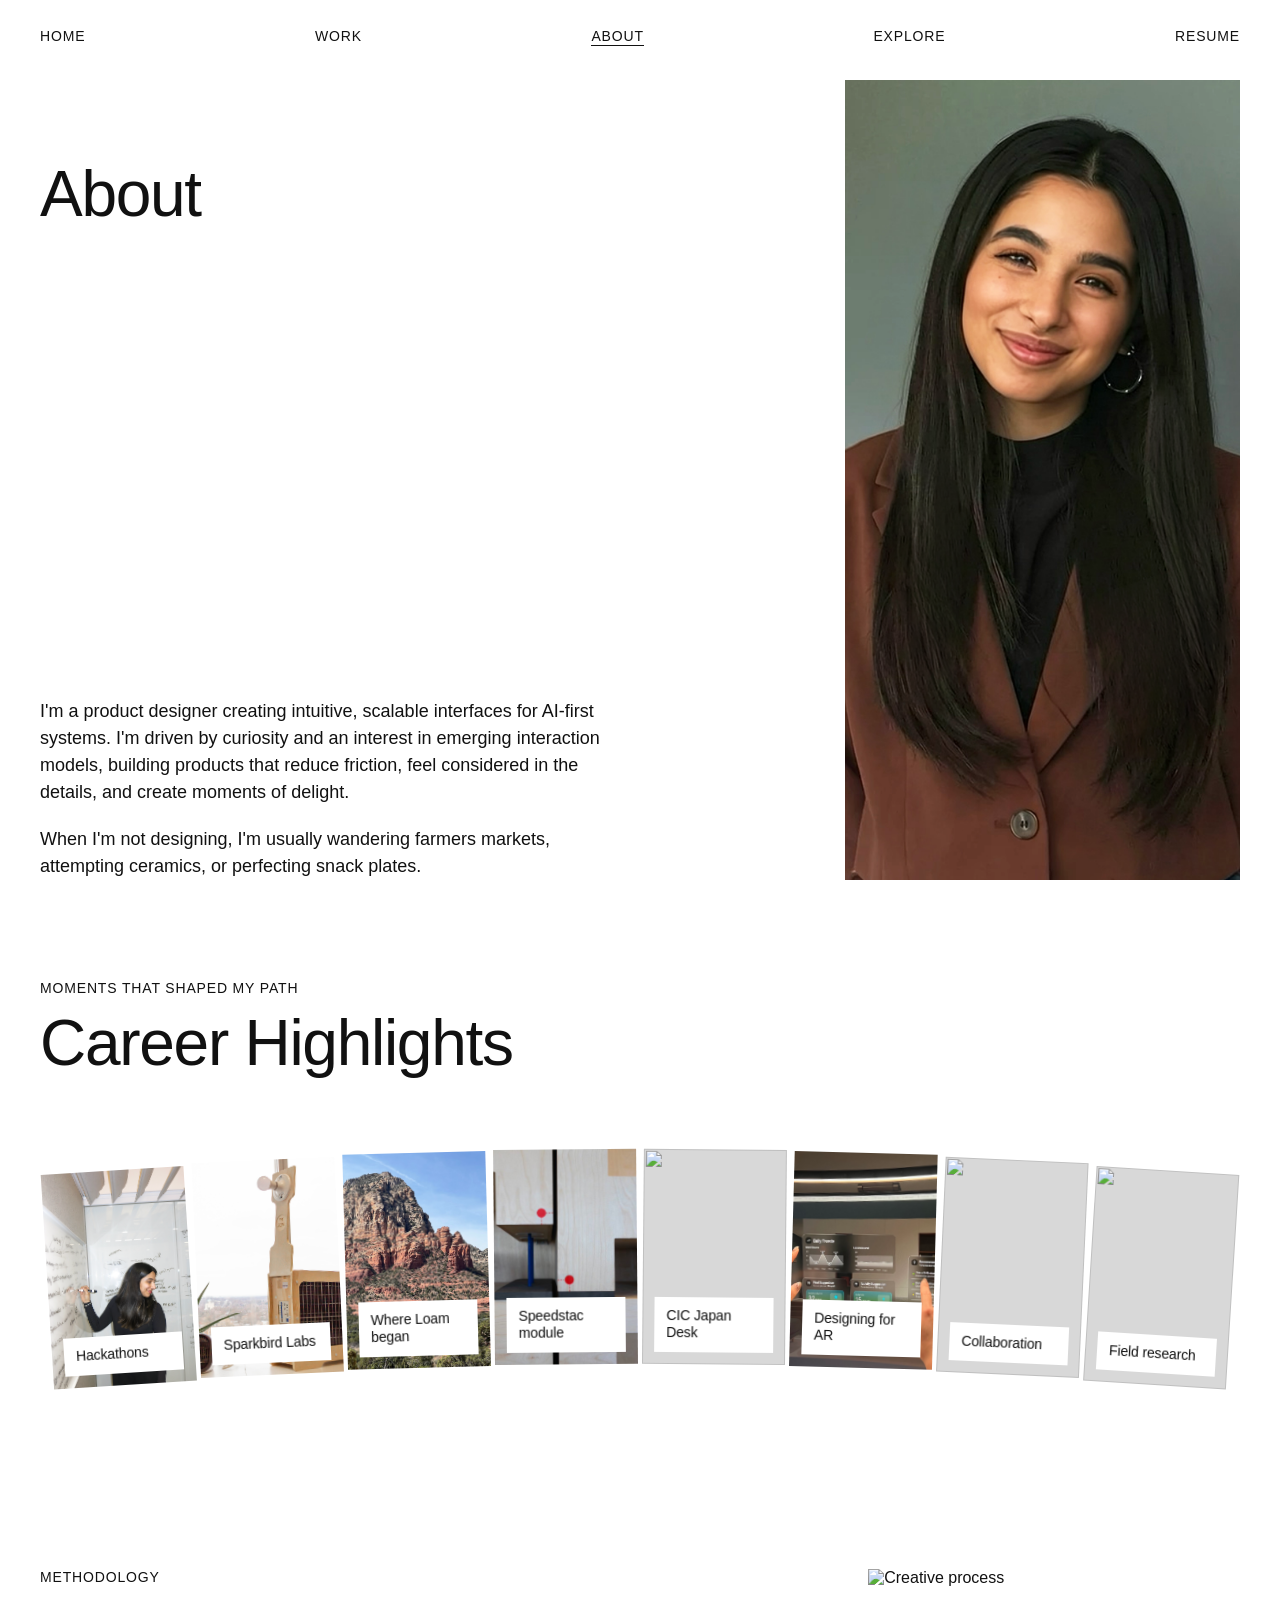
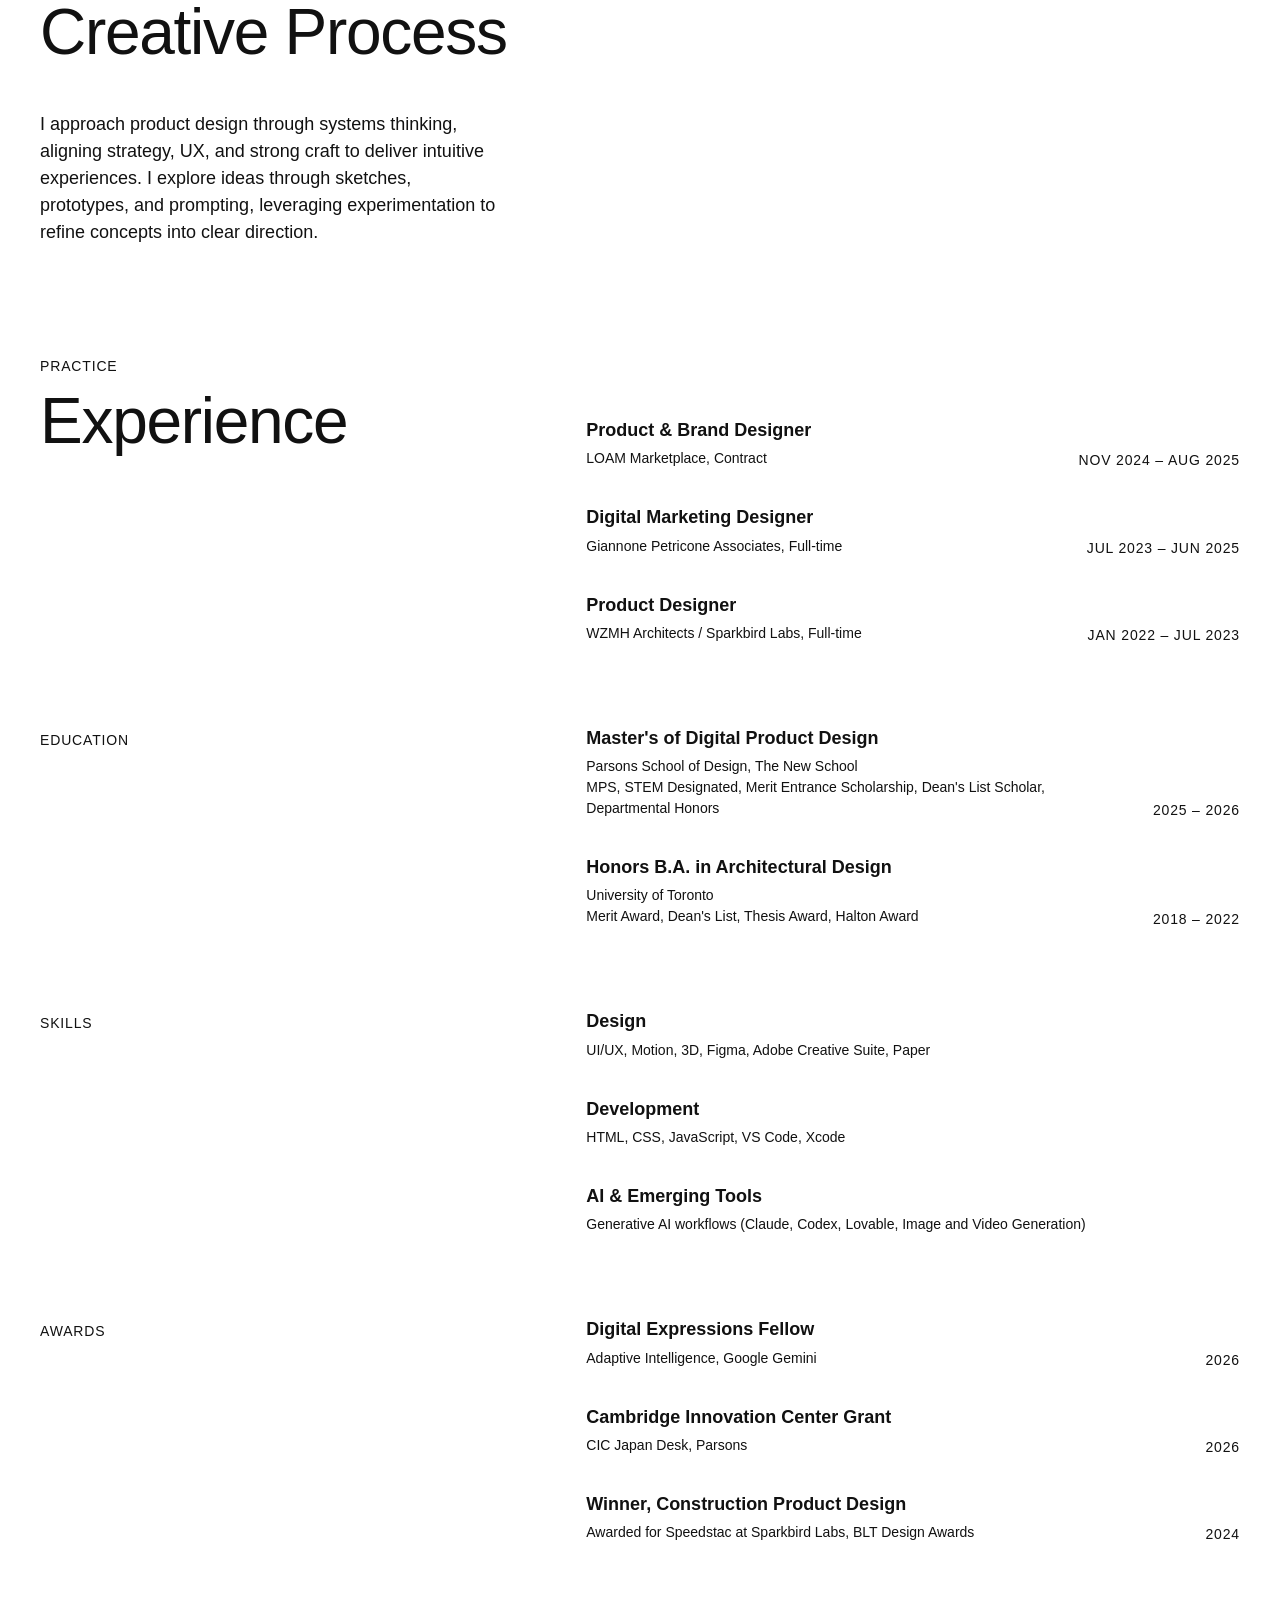
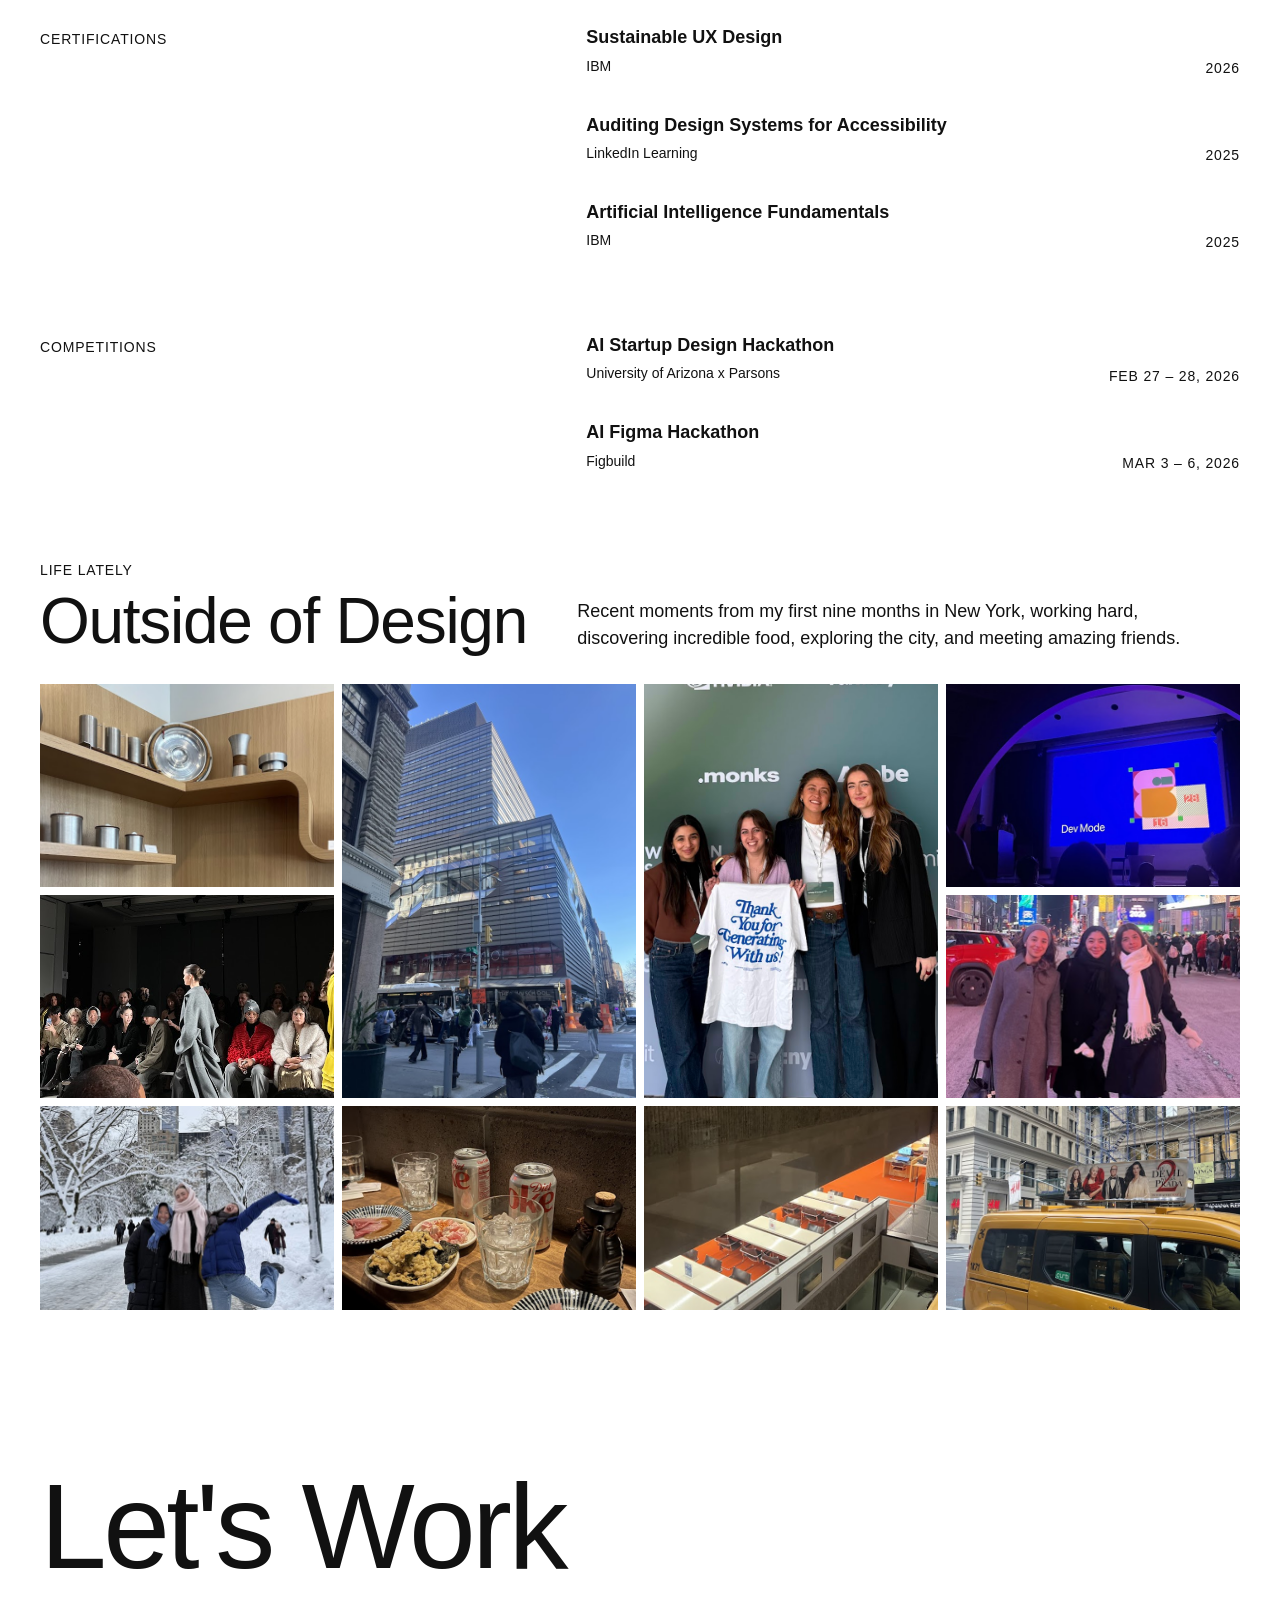
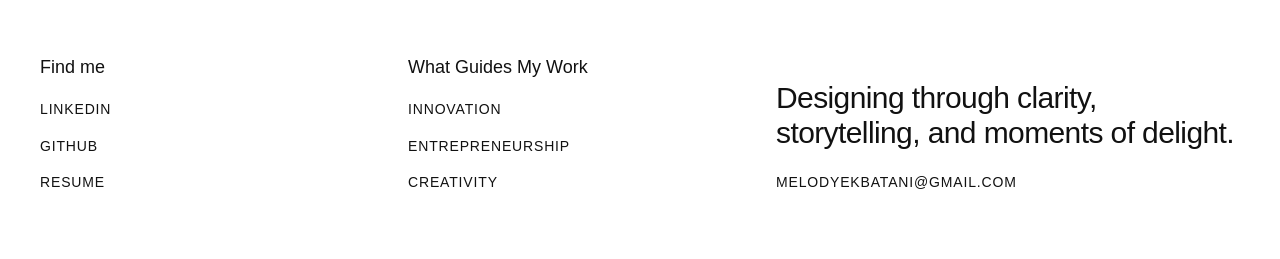
==== about/index.html @ 45a97646 "Update resume PDF and rename to Melody Ekbatani.pdf Co-Authored-By: Claude Opus 4.8 (1M context) <no" ====
<!DOCTYPE html>
<html lang="en">
<head>
  <meta charset="UTF-8">
  <meta name="viewport" content="width=device-width, initial-scale=1.0">
  <title>About | Melody Ekbatani</title>
  <link rel="icon" type="image/svg+xml" href="/favicon.svg?v=3">
  <link rel="icon" type="image/png" sizes="32x32" href="/favicon-32x32.png?v=3">
  <link rel="icon" type="image/png" sizes="16x16" href="/favicon-16x16.png?v=3">
  <link rel="apple-touch-icon" href="/apple-touch-icon.png?v=3">
  <meta name="theme-color" content="#ffffff">
  <meta name="description" content="Designer with a background in architecture and innovation, interested in emerging interaction models and AI systems.">
  <meta property="og:type" content="website">
  <meta property="og:site_name" content="Melody Ekbatani">
  <meta property="og:title" content="About — Melody Ekbatani">
  <meta property="og:description" content="Designer with a background in architecture and innovation, interested in emerging interaction models and AI systems.">
  <meta property="og:image" content="https://melodyekbatani.com/share-card.png?v=3">
  <meta property="og:url" content="https://melodyekbatani.com/about/">
  <meta name="twitter:card" content="summary_large_image">
  <meta name="twitter:title" content="About — Melody Ekbatani">
  <meta name="twitter:description" content="Designer with a background in architecture and innovation, interested in emerging interaction models and AI systems.">
  <meta name="twitter:image" content="https://melodyekbatani.com/share-card.png?v=3">
  <link rel="stylesheet" href="../style.css?v=70">
  <script src="https://unpkg.com/@phosphor-icons/web@2.1.1/src/index.js"></script>
  <style>

    /* About is a normal scrolling document — page transitions are owned by
       the cross-document View Transitions API in style.css. */
    .about-panel {
      background: #ffffff;
      padding-top: var(--nav-h);
    }

    /* ─── Shell ──────────────────────────────────────────────── */

    .about-inner {
      padding: 0;
    }

    /* Orphan/widow control across all about-page typography */
    .about-hero-title,
    .about-highlights-heading,
    .about-approach-heading,
    .about-section-heading {
      text-wrap: balance;
    }
    .about-hero-bio p,
    .about-approach-copy,
    .about-item-sub,
    .about-award-detail,
    .life-caption,
    .life-footer-desc,
    .highlight-card-tag-label,
    .highlight-card-tag-desc > span {
      text-wrap: pretty;
    }

    .about-hero,
    .about-highlights,
    .about-approach,
    .about-section,
    .page-footer-about {
      padding-left: var(--pad-page);
      padding-right: var(--pad-page);
    }

    /* ─── Hero ───────────────────────────────────────────────── */

    .about-hero {
      display: grid;
      grid-template-columns: 3fr 1.6fr;
      gap: 64px;
      align-items: stretch;
      height: calc(100vh - var(--nav-h));
      box-sizing: border-box;
      padding-top: 0;
      padding-bottom: 20px;
    }

    .about-hero-left {
      display: flex;
      flex-direction: column;
      justify-content: space-between;   /* About above the bio; bio aligns to photo bottom */
      gap: 32px;
      padding-top: 92px;        /* keeps About offset down while photo extends to top */
    }

    .about-hero-title {
      font-size: var(--fs-title-lg);
      font-weight: var(--fw-medium);
      letter-spacing: var(--ls-tight);
      line-height: var(--lh-tight);
    }

    .about-hero-bio {
      display: flex;
      flex-direction: column;
      gap: 20px;
    }

    .about-hero-bio p {
      font-size: var(--fs-body);
      font-weight: var(--fw-regular);
      line-height: var(--lh-body);
      max-width: 58ch;
    }

    /* Inline CTA link inside the bio — matches .hero-links a:
       uppercase t-small style + arrow icon + draw-in underline on hover. */
    .about-hero-bio a.bio-link {
      font-size: var(--fs-small);
      font-weight: var(--fw-regular);
      letter-spacing: var(--ls-wider);
      text-transform: uppercase;
      line-height: 1.3;
      color: var(--ink);
      text-decoration: none;
      display: inline-flex;
      align-items: center;
      gap: 6px;
      padding: 4px 0;        /* match nav + hero-links underline gap */
      position: relative;
      width: fit-content;
      margin-top: 8px;
    }
    .about-hero-bio a.bio-link::after {
      content: '';
      position: absolute;
      left: 0;
      bottom: 2px;
      width: 0;
      height: 1px;
      background: currentColor;
      transition: width 300ms ease;
    }
    .about-hero-bio a.bio-link:hover::after { width: 100%; }

    .about-hero-photo {
      width: 100%;
      height: 100%;            /* stretches to fill the hero row */
      overflow: hidden;
      background: #e8e8e8;
    }

    .about-hero-photo img {
      width: 100%;
      height: 100%;
      object-fit: cover;
      object-position: center top;
    }

    /* ─── Highlights ─────────────────────────────────────────── */

    .about-highlights {
      padding-top: 80px;
      padding-bottom: 80px;
      text-align: left;
    }

    .about-highlights-eyebrow {
      margin-bottom: 16px;
    }
    .about-highlights-heading {
      font-size: var(--fs-title-lg);
      font-weight: var(--fw-medium);
      letter-spacing: var(--ls-tight);
      line-height: var(--lh-tight);
      margin-bottom: 56px;
    }

    /* Unfold: a single tilted card → fans out → settles into a row.
       Driven by scroll progress as the section enters the viewport. */
    .highlights-stage {
      position: relative;
      padding: 40px 0 24px;
      margin: 0 calc(var(--pad-page) * -1);
      /* No overflow:hidden — cards spread freely during the unfold */
    }
    @media (max-width: 768px) {
      /* Parent uses --pad-page-sm (20px) on mobile — match the negative
         margin so the stage doesn't extend past the viewport. */
      .highlights-stage { margin: 0 calc(var(--pad-page-sm) * -1); }
    }

    .highlights-track {
      display: flex;
      justify-content: center;
      align-items: flex-end;
      gap: 4px;
      padding: 0 var(--pad-page);
    }

    .highlight-card {
      flex: 0 0 auto;
      /* Auto-fits: (viewport − page padding − gap totals) / 8 cards.
         Clamped so cards never get absurdly tiny or oversized. */
      width: clamp(70px, calc((100vw - 2 * var(--pad-page) - 56px) / 8), 220px);
      display: flex;
      flex-direction: column;
      gap: 14px;
      cursor: pointer;
      transform-origin: center bottom;
      /* JS sets per-card --unfold-x / --unfold-y / --unfold-rot, and on the
         track sets --xf / --yf / --rf (factors per-axis with mid overshoot).
         Card factors collapse to (1 - p) at end so cards land at natural pos. */
      transform:
        translateX(calc(var(--unfold-x, 0px) * var(--xf, 0)))
        translateY(calc(var(--unfold-y, 0px) * var(--yf, 0)))
        rotate(calc(var(--unfold-rot, 0deg) * var(--rf, 0)));
      will-change: transform;
      /* Smooths between scroll samples so quick wheel ticks don't cause
         visible jumps between transform states. */
      transition: transform 240ms cubic-bezier(0.22, 1, 0.36, 1);
    }
    .highlight-card:hover,
    .highlight-card.is-demo {
      filter: none;
    }
    /* Auto-demo open-state styles live next to the :hover rules below
       (grid-template-rows: 1fr + opacity: 1) — nothing extra needed here. */

    /* Mobile-only stack chrome (title/desc/dots) — hidden on desktop. */
    .highlights-current-title,
    .highlights-current-desc { display: none; }

    .highlights-dots {
      display: none;
      justify-content: center;
      gap: 8px;
      padding: 36px 0 0;
    }
    .highlights-dot {
      width: 7px;
      height: 7px;
      border-radius: 50%;
      background: var(--rule-medium);
      border: 0;
      padding: 0;
      cursor: pointer;
      transition: background 220ms ease, transform 220ms ease;
    }
    .highlights-dot.is-active {
      background: var(--ink);
      transform: scale(1.25);
    }

    .highlight-card-image {
      position: relative;
      width: 100%;
      aspect-ratio: 2 / 3;          /* taller than 4:5 */
      overflow: hidden;
      background: #d8d8d8;
    }
    .highlight-card-image img {
      width: 100%;
      height: 100%;
      object-fit: cover;
      transition: transform 600ms ease;
    }
    .highlight-card:hover .highlight-card-image img {
      transform: scale(1.04);
    }

    /* Tag-style label pinned to the bottom-left of each image */
    .highlight-card-tag {
      position: absolute;
      left: 12px;
      bottom: 12px;
      right: 12px;
      padding: 10px 12px;
      background: #ffffff;
      color: var(--ink);
      opacity: 1;
      pointer-events: none;
    }
    .highlight-card-tag-label {
      display: -webkit-box;
      -webkit-box-orient: vertical;
      -webkit-line-clamp: 2;
      font-size: var(--fs-small);
      font-weight: var(--fw-regular);
      letter-spacing: -0.01em;
      line-height: 1.25;
      overflow: hidden;
    }
    /* Description "swipes up" via grid-template-rows trick — animates to the
       content's natural height (no max-height guessing), buttery smooth in
       both directions. */
    .highlight-card-tag-desc {
      display: grid;
      grid-template-rows: 0fr;
      margin-top: 0;
      opacity: 0;
      transition: grid-template-rows 760ms cubic-bezier(0.22, 1, 0.36, 1),
                  margin-top      760ms cubic-bezier(0.22, 1, 0.36, 1),
                  opacity         520ms ease;
    }
    .highlight-card-tag-desc > span {
      min-height: 0;
      overflow: hidden;
      font-size: 12px;
      font-weight: var(--fw-regular);
      line-height: 1.4;
      color: var(--ink-soft);
      transform: translateY(6px);
      transition: transform 760ms cubic-bezier(0.22, 1, 0.36, 1);
    }
    .highlight-card:hover .highlight-card-tag-desc,
    .highlight-card.is-demo .highlight-card-tag-desc,
    .highlight-card.is-top .highlight-card-tag-desc {
      grid-template-rows: 1fr;
      margin-top: 6px;
      opacity: 1;
    }
    .highlight-card:hover .highlight-card-tag-desc > span,
    .highlight-card.is-demo .highlight-card-tag-desc > span,
    .highlight-card.is-top .highlight-card-tag-desc > span {
      transform: translateY(0);
    }

    /* Shared hover-info pattern no longer used — each card carries its own caption now */
    .highlights-info { display: none; }

    /* ─── Approach ───────────────────────────────────────────── */

    .about-approach {
      display: grid;
      grid-template-columns: 1fr 1fr;
      gap: 56px;
      align-items: stretch;
      padding-top: 80px;
      padding-bottom: 80px;
    }

    .about-approach-left {
      display: flex;
      flex-direction: column;
      justify-content: space-between;
      gap: 48px;
    }

    .about-approach-heading {
      font-size: var(--fs-title-lg);
      font-weight: var(--fw-medium);
      letter-spacing: var(--ls-tight);
      line-height: var(--lh-tight);
      margin-top: 16px;
    }

    .about-approach-copy {
      font-size: var(--fs-body);
      font-weight: var(--fw-regular);   /* matches .about-hero-bio p */
      line-height: var(--lh-body);
      max-width: 46ch;
    }

    .about-process-image {
      width: 65%;
      max-height: calc(100vh - var(--nav-h) - 80px);
      object-fit: contain;
      object-position: right top;
      display: block;
      margin-left: auto;
    }

    /* ─── Divider row ────────────────────────────────────────── */

    .about-section {
      padding-top: 32px;
      padding-bottom: 32px;
    }

    .about-section-grid {
      display: grid;
      grid-template-columns: 3fr 4fr;
      gap: 56px;
      align-items: start;
    }

    .about-section-label {
      padding-top: 6px;
    }

    .about-section-heading {
      font-size: var(--fs-title-lg);
      font-weight: var(--fw-medium);
      letter-spacing: var(--ls-tight);
      line-height: var(--lh-tight);
      margin-bottom: 48px;
    }

    /* ─── List ───────────────────────────────────────────────── */

    .about-list {
      display: flex;
      flex-direction: column;
      gap: 18px;
      padding-top: 60px;
    }
    /* Sections with only a small label on the left (Education, Skills,
       Awards, Certifications) — align the list's first item to the label
       baseline instead of offsetting it for a missing heading. */
    .about-section-label + .about-list {
      padding-top: 0;
    }

    .about-list-item {
      display: grid;
      grid-template-columns: 1fr auto;
      gap: 24px;
      align-items: end;
      padding-bottom: 18px;
    }

    .about-item-title {
      font-size: var(--fs-body);
      font-weight: var(--fw-bold);
      line-height: var(--lh-loose);
      margin-bottom: 6px;
      color: var(--ink);
    }

    .about-item-sub {
      font-size: var(--fs-small);
      font-weight: var(--fw-regular);
      color: var(--ink);
      line-height: var(--lh-body);
    }

    .about-item-date {
      font-size: var(--fs-small);
      font-weight: var(--fw-regular);
      color: var(--ink);
      white-space: nowrap;
      letter-spacing: var(--ls-wider);
      text-transform: uppercase;
      line-height: 1.2;
    }

    /* ─── Awards ─────────────────────────────────────────────── */

    .about-awards-list {
      display: flex;
      flex-direction: column;
      gap: 0;
    }

    .about-award-item {
      display: flex;
      justify-content: space-between;
      align-items: baseline;
      gap: 24px;
      padding: 20px 0;
    }

    .about-award-title {
      font-size: var(--fs-body);
      font-weight: var(--fw-bold);
      line-height: var(--lh-loose);
      color: var(--ink);
    }

    .about-award-detail {
      font-size: var(--fs-small);
      font-weight: var(--fw-regular);
      color: var(--ink);
      text-align: right;
      max-width: 36ch;
      line-height: var(--lh-loose);
    }

    /* ─── Life Lately ────────────────────────────────────────── */

    .about-life {
      height: calc(100vh - var(--nav-h));     /* eyebrow + title + grid fit in 1vh */
      display: flex;
      flex-direction: column;
      padding: 40px var(--pad-page);
      box-sizing: border-box;
    }

    .life-grid {
      flex: 1;
      display: grid;
      grid-template-columns: repeat(4, 1fr);
      grid-template-rows: repeat(3, 1fr);
      gap: 8px;            /* matches work-grid */
      min-height: 0;
    }

    .life-item {
      position: relative;
      overflow: hidden;
      background: #d0d0d0;
    }

    .life-item img {
      width: 100%;
      height: 100%;
      object-fit: cover;
      object-position: center;
      transition: transform 0.6s ease;
    }
    /* Anchor specific photos to the top so their crop favours head/upper body */
    .life-item img[src*="Family.png"] {
      object-position: center top;
    }
    .life-item img[src*="Summit.png"] {
      object-position: center 30%;   /* a touch lower than top */
    }

    .life-item:hover img {
      transform: scale(1.03);
    }

    .life-caption {
      position: absolute;
      bottom: 12px;
      left: 12px;
      background: #ffffff;
      padding: 6px 12px;
      font-family: var(--font-sans);
      font-size: var(--fs-small);
      font-weight: var(--fw-regular);
      line-height: var(--lh-loose);
      color: var(--ink);
      max-width: 85%;
      opacity: 0;
      transition: opacity 0.2s ease;
    }

    .life-item:hover .life-caption {
      opacity: 1;
    }

    .life-caption-sub {
      display: block;
      font-size: var(--fs-nano);
      font-weight: var(--fw-regular);
      letter-spacing: var(--ls-wider);
      text-transform: uppercase;
      margin-top: 3px;
      color: var(--muted);
    }

    .life-item:nth-child(1)  { grid-column: 1; grid-row: 1; }
    .life-item:nth-child(2)  { grid-column: 2; grid-row: 1 / 3; }
    .life-item:nth-child(3)  { grid-column: 3; grid-row: 1 / 3; }
    .life-item:nth-child(4)  { grid-column: 4; grid-row: 1; }
    .life-item:nth-child(5)  { grid-column: 1; grid-row: 2; }
    .life-item:nth-child(6)  { grid-column: 2; grid-row: 3; }
    .life-item:nth-child(7)  { grid-column: 4; grid-row: 2; }
    .life-item:nth-child(8)  { grid-column: 1; grid-row: 3; }
    .life-item:nth-child(9)  { grid-column: 3; grid-row: 3; }
    .life-item:nth-child(10) { grid-column: 4; grid-row: 3; }

    .life-footer {
      display: grid;
      grid-template-columns: 3fr 4fr;
      gap: 40px;
      align-items: end;
      flex-shrink: 0;
      margin-bottom: 32px;
    }

    .life-footer-desc {
      font-size: var(--fs-body);
      font-weight: var(--fw-regular);   /* matches About hero bio */
      line-height: var(--lh-body);
      text-wrap: balance;               /* short copy reads better balanced than pretty */
    }

    .about-panel .page-footer {
      padding-top: 120px;
    }

    /* ─── Responsive ─────────────────────────────────────────── */

    /* Mid breakpoint: photo column gets wider + highlights switch to a
       horizontal swipe strip so cards aren't squeezed too skinny. */
    @media (max-width: 1200px) {
      .about-hero {
        grid-template-columns: 1fr 1fr;
        gap: 48px;
      }
      .highlights-stage {
        overflow-x: auto;
        overflow-y: hidden;
        scroll-snap-type: x mandatory;
        -webkit-overflow-scrolling: touch;
        overscroll-behavior-x: contain;
        scroll-padding-inline: var(--pad-page);
        scrollbar-width: none;
      }
      .highlights-stage::-webkit-scrollbar { display: none; width: 0; height: 0; }
      .highlights-track {
        justify-content: flex-start;
        gap: 12px;
      }
      .highlight-card {
        width: clamp(200px, 22vw, 260px);
        scroll-snap-align: start;
        --unfold-x: 0px;
        --unfold-y: 0px;
        --unfold-rot: 0deg;
      }
    }

    @media (max-width: 1024px) {
      .about-hero {
        grid-template-columns: 1fr 1.3fr;     /* photo column wider on tablet */
        gap: 48px;
      }
      .about-hero-left {
        padding-top: 60px;
      }

      /* Approach: stack image below to give copy full width */
      .about-approach {
        grid-template-columns: 1fr;
        gap: 40px;
        padding-top: 60px;
        padding-bottom: 60px;
      }
      .about-process-image {
        width: 100%;
        max-height: none;
        margin-left: 0;
      }

      /* Sections: tighter vertical rhythm */
      .about-section {
        padding-top: 40px;
        padding-bottom: 40px;
      }
      .about-section-grid {
        grid-template-columns: 1fr 2fr;
        gap: 24px;
      }
      .about-list {
        padding-top: 32px;
        gap: 12px;
      }
      .about-list-item {
        gap: 16px;
        padding-bottom: 12px;
      }

      /* Highlights: switch to a horizontal swipe strip so cards stay
         readable instead of being squeezed into the viewport. */
      .highlights-stage {
        padding-top: 60px;
        overflow-x: auto;
        overflow-y: hidden;
        scroll-snap-type: x mandatory;
        -webkit-overflow-scrolling: touch;
        overscroll-behavior-x: contain;
        scroll-padding-inline: var(--pad-page);
        scrollbar-width: none;
      }
      .highlights-stage::-webkit-scrollbar { display: none; width: 0; height: 0; }
      .highlights-track {
        justify-content: flex-start;
        gap: 12px;
      }
      .highlight-card {
        width: clamp(180px, 36vw, 240px);
        scroll-snap-align: start;
        --unfold-x: 0px;
        --unfold-y: 0px;
        --unfold-rot: 0deg;
      }
      .highlight-card-tag-label { font-size: 13px; }
      .highlight-card-tag-desc > span { font-size: 12px; }

      /* Life grid: drop to 3 columns so each cell breathes */
      .life-grid {
        grid-template-columns: repeat(3, 1fr);
        grid-template-rows: repeat(4, 1fr);
      }
      .life-item:nth-child(1)  { grid-column: 1; grid-row: 1; }
      .life-item:nth-child(2)  { grid-column: 2; grid-row: 1 / 3; }
      .life-item:nth-child(3)  { grid-column: 3; grid-row: 1 / 3; }
      .life-item:nth-child(4)  { grid-column: 1; grid-row: 2; }
      .life-item:nth-child(5)  { grid-column: 1; grid-row: 3; }
      .life-item:nth-child(6)  { grid-column: 2; grid-row: 3; }
      .life-item:nth-child(7)  { grid-column: 3; grid-row: 3; }
      .life-item:nth-child(8)  { grid-column: 1; grid-row: 4; }
      .life-item:nth-child(9)  { grid-column: 2; grid-row: 4; }
      .life-item:nth-child(10) { grid-column: 3; grid-row: 4; }
      .about-life {
        height: auto;
        padding-top: 80px;
      }

      /* Life footer: stack title above body */
      .life-footer {
        grid-template-columns: 1fr;
        gap: 16px;
      }
    }

    @media (max-width: 768px) {
      .about-hero,
      .about-highlights,
      .about-approach,
      .about-section,
      .page-footer-about {
        padding-left: var(--pad-page-sm);
        padding-right: var(--pad-page-sm);
      }
      .about-life {
        padding-left: var(--pad-page-sm);
        padding-right: var(--pad-page-sm);
      }

      .about-hero {
        display: flex;
        flex-direction: column;
        gap: 32px;
        height: auto;
        padding-top: 12px;       /* pulled up slightly on mobile */
        padding-bottom: 48px;
      }
      /* Make the title + bio individually orderable around the photo */
      .about-hero-left {
        display: contents;
        padding-top: 0;
      }
      .about-hero-title { order: 1; }
      .about-hero-photo {
        order: 2;
        aspect-ratio: 4 / 5;      /* slightly taller than square */
        height: auto;
      }
      .about-hero-bio  { order: 3; }
      .about-hero-bio p {
        font-size: 17px;       /* one-off mobile reduction from --fs-body (18) */
      }
      .about-section {
        padding-top: 28px;
        padding-bottom: 28px;
      }
      .about-section-grid {
        grid-template-columns: 1fr;
        gap: 16px;
      }
      .about-list {
        padding-top: 0;        /* heading + list flow tight when stacked */
        gap: 8px;
      }
      .about-list-item {
        grid-template-columns: 1fr;
        gap: 4px;
        padding-bottom: 8px;
      }

      /* Life Lately: 2-col masonry on mobile. Aspect ratios per item so
         the portrait shots (Parsons, Summit) stay readable and aren't
         heavily cropped. */
      .about-life {
        height: auto;
        padding-top: 64px;
        padding-bottom: 32px;
      }
      .life-footer {
        grid-template-columns: 1fr;
        gap: 12px;
      }
      .life-grid {
        display: grid;
        grid-template-columns: 1fr 1fr;
        grid-template-rows: none;
        gap: 8px;
      }
      .life-item {
        grid-column: auto !important;   /* drop desktop spans */
        grid-row: auto !important;
        aspect-ratio: 1 / 1;
      }
      /* Mobile: captions always visible on top of the image */
      .life-caption {
        opacity: 1;
        bottom: 8px;
        left: 8px;
        padding: 5px 8px;
        font-size: 11px;
        max-width: calc(100% - 16px);
      }
      .about-award-item {
        flex-direction: column;
        gap: 6px;
      }
      .about-award-detail {
        text-align: left;
      }

      /* Mobile layout: eyebrow + heading at top, then images, current
         title, description, and dots — all syncing on auto-rotate and
         sized so the section fits in roughly one viewport. */
      .about-highlights {
        padding-top: 32px;
        padding-bottom: 32px;
        display: flex;
        flex-direction: column;
      }
      .about-highlights-eyebrow { order: 1; }
      .about-highlights-heading { order: 2; }
      .highlights-stage         { order: 3; }
      .highlights-current-title { order: 4; }
      .highlights-current-desc  { order: 5; }
      .highlights-dots          { order: 6; }

      .highlights-stage {
        position: relative;
        height: 56vh;
        padding: 12px 0;
        overflow: hidden;
        touch-action: pan-y;
      }
      .highlights-dots {
        display: flex;
        padding: 20px 0 0;
      }
      .highlights-current-title {
        display: block;
        font-size: var(--fs-body);
        font-weight: var(--fw-medium);
        line-height: 1.2;
        margin: 20px 0 8px;
        text-align: center;
        min-height: 1.4em;
      }
      .highlights-current-desc {
        display: block;
        font-size: 16px;
        font-weight: var(--fw-regular);
        line-height: 1.5;
        color: var(--ink-soft);
        text-align: center;
        margin: 8px auto 0;
        max-width: 40ch;
        min-height: 3em;
        text-wrap: pretty;
      }
      /* Hide the in-image tag overlay since the title/desc moved below */
      .highlight-card-tag { display: none; }
      .highlights-track {
        position: relative;
        display: block;
        height: 100%;
        gap: 0;
        padding: 0;
      }
      .highlight-card {
        position: absolute;
        left: 50%;
        top: 0;
        /* Size by stage height (with breathing room) so the image fits
           inside .highlights-stage without overflowing — card width then
           follows from the 2:3 aspect-ratio set on .highlight-card-image. */
        width: auto;
        height: calc(100% - 24px);
        --unfold-x: 0px;
        --unfold-y: 0px;
        --unfold-rot: 0deg;
        transform: translate(-50%, 24px) scale(0.92) rotate(0deg);
        transform-origin: center bottom;
        opacity: 0;
        transition: transform 900ms cubic-bezier(0.22, 1, 0.36, 1),
                    opacity   700ms ease;
        z-index: 1;
        will-change: transform, opacity;
      }
      .highlight-card-image {
        height: 100%;
        width: auto;
        aspect-ratio: 4 / 5;     /* wider than the desktop 2:3 */
      }
      /* Fixed slots — the position/angle depends on stack slot, not the
         underlying card, so the deck reads as a coherent shuffle. */
      .highlight-card.is-top {
        opacity: 1;
        transform: translate(-50%, 0) scale(1) rotate(0deg);
        z-index: 10;
      }
      .highlight-card.is-2nd {
        opacity: 1;
        transform: translate(-50%, 10px) scale(0.97) rotate(-3deg);
        z-index: 8;
      }
      .highlight-card.is-3rd {
        opacity: 1;
        transform: translate(-50%, 20px) scale(0.94) rotate(3deg);
        z-index: 6;
      }
      .highlight-card-tag {
        left: 8px; right: 8px; bottom: 8px;
        padding: 10px 12px;
      }
      .highlight-card-tag-label { font-size: 15px; }
      .highlight-card-tag-desc > span { font-size: 14px; }

      /* Approach: title → image → body copy order on mobile */
      .about-approach {
        display: flex;
        flex-direction: column;
        gap: 28px;
      }
      .about-approach-left {
        display: contents;
      }
      .about-approach-left > div { order: 1; }
      .about-process-image { order: 2; }
      .about-approach-copy { order: 3; }

      /* Mobile: descriptions are always visible (no hover concept on touch) */
      .highlight-card-tag-desc {
        grid-template-rows: 1fr;
        margin-top: 6px;
        opacity: 1;
      }
      .highlight-card-tag-desc > span {
        transform: translateY(0);
      }
    }

  </style>
</head>
<body>

  <div class="project-cursor" aria-hidden="true">
    <span class="project-cursor-dot"></span>
    <span class="project-cursor-label">Open Link</span>
    <i class="ph ph-arrow-up-right project-cursor-icon"></i>
  </div>

  <nav>
    <span class="nav-indicator" aria-hidden="true"></span>
    <a href="/" class="t-small" data-nav="home">Home</a>
    <a href="/#work" class="t-small" data-nav="work" data-open-work-link>Work</a>
    <a href="../about" class="t-small active">About</a>
    <a href="../explore" class="t-small">Explore</a>
    <a href="../Melody Ekbatani.pdf" class="t-small" target="_blank" rel="noreferrer">Resume <i class="ph ph-arrow-up-right"></i></a>
  </nav>

  <div class="about-panel">
    <div class="about-inner">

      <!-- Hero -->
      <section class="about-hero">
        <div class="about-hero-left">
          <h1 class="about-hero-title">About</h1>
          <div class="about-hero-bio">
            <p>I'm a product designer creating intuitive, scalable interfaces for AI-first systems. I'm driven by curiosity and an interest in emerging interaction models, building products that reduce friction, feel considered in the details, and create moments of delight.</p>
            <p>When I'm not designing, I'm usually wandering farmers markets, attempting ceramics, or perfecting snack plates.</p>
          </div>
        </div>
        <div class="about-hero-photo">
          <img src="../About Section /Final Headshot.png" alt="Melody Ekbatani">
        </div>
      </section>

      <!-- Career Highlights -->
      <section class="about-highlights">
        <p class="t-small about-highlights-eyebrow">Moments that shaped my path</p>
        <h2 class="about-highlights-heading">Career Highlights</h2>

        <h3 class="highlights-current-title" id="highlightsCurrentTitle" aria-hidden="true"></h3>
        <div class="highlights-stage" id="highlightsStage" aria-label="Career highlights">
          <div class="highlights-track" id="highlightsTrack">
            <div class="highlight-card">
              <div class="highlight-card-image">
                <img src="../About Section /Highlights/Highlights imagery.png" alt="">
                <div class="highlight-card-tag">
                  <span class="highlight-card-tag-label">Hackathons</span>
                  <div class="highlight-card-tag-desc"><span>Rapid design sprints turning real problems into testable flows.</span></div>
                </div>
              </div>
            </div>
            <div class="highlight-card">
              <div class="highlight-card-image">
                <img src="../About Section /Highlights/Highlights imagery-3.png" alt="">
                <div class="highlight-card-tag">
                  <span class="highlight-card-tag-label">Sparkbird Labs</span>
                  <div class="highlight-card-tag-desc"><span>Translating physical product systems into digital tooling.</span></div>
                </div>
              </div>
            </div>
            <div class="highlight-card">
              <div class="highlight-card-image">
                <img src="../About Section /Highlights/IMG_5267.jpg" alt="">
                <div class="highlight-card-tag">
                  <span class="highlight-card-tag-label">Where Loam began</span>
                  <div class="highlight-card-tag-desc"><span>On-site in Arizona, where the landscape shaped Loam.</span></div>
                </div>
              </div>
            </div>
            <div class="highlight-card">
              <div class="highlight-card-image">
                <img src="../About Section /Highlights/Speedstac module design.jpg" alt="">
                <div class="highlight-card-tag">
                  <span class="highlight-card-tag-label">Speedstac module</span>
                  <div class="highlight-card-tag-desc"><span>Winner of the 2024 BLT Construction Product Award at Sparkbird Labs.</span></div>
                </div>
              </div>
            </div>
            <div class="highlight-card">
              <div class="highlight-card-image">
                <img src="../About Section /Highlights/Highlights imagery-5.png" alt="">
                <div class="highlight-card-tag">
                  <span class="highlight-card-tag-label">CIC Japan Desk</span>
                  <div class="highlight-card-tag-desc"><span>Design work for biotech founders via the CIC Japan Desk x Parsons program.</span></div>
                </div>
              </div>
            </div>
            <div class="highlight-card">
              <div class="highlight-card-image">
                <img src="../About Section /Highlights/Highlights imagery-2.png" alt="">
                <div class="highlight-card-tag">
                  <span class="highlight-card-tag-label">Designing for AR</span>
                  <div class="highlight-card-tag-desc"><span>Thinking through how AR reshapes visual communication and interaction design.</span></div>
                </div>
              </div>
            </div>
            <div class="highlight-card">
              <div class="highlight-card-image">
                <img src="../About Section /Highlights/Highlights imagery-4.png" alt="">
                <div class="highlight-card-tag">
                  <span class="highlight-card-tag-label">Collaboration</span>
                  <div class="highlight-card-tag-desc"><span>Working alongside engineers and PMs to align direction and ship features together.</span></div>
                </div>
              </div>
            </div>
            <div class="highlight-card">
              <div class="highlight-card-image">
                <img src="../About Section /Highlights/Highlights imagery-6.png" alt="">
                <div class="highlight-card-tag">
                  <span class="highlight-card-tag-label">Field research</span>
                  <div class="highlight-card-tag-desc"><span>Running user interviews and on-site research to ground product decisions in real behaviour.</span></div>
                </div>
              </div>
            </div>
          </div>
        </div>
        <div class="highlights-dots" id="highlightsDots" aria-hidden="true"></div>
        <p class="highlights-current-desc" id="highlightsCurrentDesc" aria-hidden="true"></p>
      </section>

      <!-- Approach -->
      <section class="about-approach">
        <div class="about-approach-left">
          <div>
            <p class="t-small">Methodology</p>
            <h2 class="about-approach-heading">Creative Process</h2>
          </div>
          <p class="about-approach-copy">I approach product design through systems thinking, aligning strategy, UX, and strong craft to deliver intuitive experiences. I explore ideas through sketches, prototypes, and prompting, leveraging experimentation to refine concepts into clear direction.</p>
        </div>
        <img class="about-process-image" src="../About Section /process updated.png" alt="Creative process">
      </section>

      <!-- Experience -->
      <section class="about-section">
        <div class="about-section-grid">
          <div>
            <span class="t-small" style="display: block; margin-bottom: 16px;">Practice</span>
            <h2 class="about-section-heading" style="margin-bottom: 0;">Experience</h2>
          </div>
          <div class="about-list">

            <div class="about-list-item">
              <div>
                <p class="about-item-title">Product &amp; Brand Designer</p>
                <p class="about-item-sub">LOAM Marketplace, Contract</p>
              </div>
              <span class="about-item-date">Nov 2024 – Aug 2025</span>
            </div>

            <div class="about-list-item">
              <div>
                <p class="about-item-title">Digital Marketing Designer</p>
                <p class="about-item-sub">Giannone Petricone Associates, Full-time</p>
              </div>
              <span class="about-item-date">Jul 2023 – Jun 2025</span>
            </div>

            <div class="about-list-item">
              <div>
                <p class="about-item-title">Product Designer</p>
                <p class="about-item-sub">WZMH Architects / Sparkbird Labs, Full-time</p>
              </div>
              <span class="about-item-date">Jan 2022 – Jul 2023</span>
            </div>

          </div>
        </div>
      </section>

      <!-- Education -->
      <section class="about-section">
        <div class="about-section-grid">
          <p class="t-small about-section-label">Education</p>
          <div class="about-list">

            <div class="about-list-item">
              <div>
                <p class="about-item-title">Master's of Digital Product Design</p>
                <p class="about-item-sub">Parsons School of Design, The New School</p>
                <p class="about-item-sub">MPS, STEM Designated, Merit Entrance Scholarship, Dean's List Scholar, Departmental Honors</p>
              </div>
              <span class="about-item-date">2025 – 2026</span>
            </div>

            <div class="about-list-item">
              <div>
                <p class="about-item-title">Honors B.A. in Architectural Design</p>
                <p class="about-item-sub">University of Toronto</p>
                <p class="about-item-sub">Merit Award, Dean's List, Thesis Award, Halton Award</p>
              </div>
              <span class="about-item-date">2018 – 2022</span>
            </div>

          </div>
        </div>
      </section>

      <!-- Skills -->
      <section class="about-section">
        <div class="about-section-grid">
          <p class="t-small about-section-label">Skills</p>
          <div class="about-list">

            <div class="about-list-item">
              <div>
                <p class="about-item-title">Design</p>
                <p class="about-item-sub">UI/UX, Motion, 3D, Figma, Adobe Creative Suite, Paper</p>
              </div>
            </div>

            <div class="about-list-item">
              <div>
                <p class="about-item-title">Development</p>
                <p class="about-item-sub">HTML, CSS, JavaScript, VS Code, Xcode</p>
              </div>
            </div>

            <div class="about-list-item">
              <div>
                <p class="about-item-title">AI &amp; Emerging Tools</p>
                <p class="about-item-sub">Generative AI workflows (Claude, Codex, Lovable, Image and Video Generation)</p>
              </div>
            </div>

          </div>
        </div>
      </section>

      <!-- Awards -->
      <section class="about-section">
        <div class="about-section-grid">
          <p class="t-small about-section-label">Awards</p>
          <div class="about-list">

            <div class="about-list-item">
              <div>
                <p class="about-item-title">Digital Expressions Fellow</p>
                <p class="about-item-sub">Adaptive Intelligence, Google Gemini</p>
              </div>
              <span class="about-item-date">2026</span>
            </div>

            <div class="about-list-item">
              <div>
                <p class="about-item-title">Cambridge Innovation Center Grant</p>
                <p class="about-item-sub">CIC Japan Desk, Parsons</p>
              </div>
              <span class="about-item-date">2026</span>
            </div>

            <div class="about-list-item">
              <div>
                <p class="about-item-title">Winner, Construction Product Design</p>
                <p class="about-item-sub">Awarded for Speedstac at Sparkbird Labs, BLT Design Awards</p>
              </div>
              <span class="about-item-date">2024</span>
            </div>

          </div>
        </div>
      </section>

      <!-- Certifications -->
      <section class="about-section">
        <div class="about-section-grid">
          <p class="t-small about-section-label">Certifications</p>
          <div class="about-list">

            <div class="about-list-item">
              <div>
                <p class="about-item-title">Sustainable UX Design</p>
                <p class="about-item-sub">IBM</p>
              </div>
              <span class="about-item-date">2026</span>
            </div>

            <div class="about-list-item">
              <div>
                <p class="about-item-title">Auditing Design Systems for Accessibility</p>
                <p class="about-item-sub">LinkedIn Learning</p>
              </div>
              <span class="about-item-date">2025</span>
            </div>

            <div class="about-list-item">
              <div>
                <p class="about-item-title">Artificial Intelligence Fundamentals</p>
                <p class="about-item-sub">IBM</p>
              </div>
              <span class="about-item-date">2025</span>
            </div>

          </div>
        </div>
      </section>

      <!-- Competitions -->
      <section class="about-section">
        <div class="about-section-grid">
          <p class="t-small about-section-label">Competitions</p>
          <div class="about-list">

            <div class="about-list-item">
              <div>
                <p class="about-item-title">AI Startup Design Hackathon</p>
                <p class="about-item-sub">University of Arizona x Parsons</p>
              </div>
              <span class="about-item-date">Feb 27 – 28, 2026</span>
            </div>

            <div class="about-list-item">
              <div>
                <p class="about-item-title">AI Figma Hackathon</p>
                <p class="about-item-sub">Figbuild</p>
              </div>
              <span class="about-item-date">Mar 3 – 6, 2026</span>
            </div>

          </div>
        </div>
      </section>

      <!-- Life Lately -->
      <section class="about-life">
        <div class="life-footer">
          <div>
            <p class="t-small" style="margin-bottom: 12px;">Life Lately</p>
            <h2 class="about-section-heading" style="margin-bottom: 0;">Outside of Design</h2>
          </div>
          <p class="life-footer-desc">Recent moments from my first nine months in New York, working hard, discovering incredible food, exploring the city, and meeting amazing friends.</p>
        </div>

        <div class="life-grid">

          <div class="life-item">
            <img src="../About Section /Life lately/Design Everywhere.png" alt="Finding inspiration everywhere">
            <span class="life-caption">Finding inspiration everywhere</span>
          </div>

          <div class="life-item">
            <img src="../About Section /Life lately/Parsons.png" alt="Being a student again">
            <span class="life-caption">A student again</span>
          </div>

          <div class="life-item">
            <img src="../About Section /Life lately/Summit.png" alt="Attending the Runway AI Summit">
            <span class="life-caption">Runway AI Summit</span>
          </div>

          <div class="life-item">
            <img src="../About Section /Life lately/Figma talk.png" alt="Hearing from the team behind Figma">
            <span class="life-caption">Hearing from Figma's team</span>
          </div>

          <div class="life-item">
            <img src="../About Section /Life lately/Attending NYFW.png" alt="Attending NYFW">
            <span class="life-caption">Attending NYFW</span>
          </div>

          <div class="life-item">
            <img src="../About Section /Life lately/Food.png" alt="Everything about this was perfect">
            <span class="life-caption">Having lots of girl dinners</span>
          </div>

          <div class="life-item">
            <img src="../About Section /Life lately/Family.png" alt="Getting to host my lovely friends and family">
            <span class="life-caption">Hosting friends and family</span>
          </div>

          <div class="life-item">
            <img src="../About Section /Life lately/Central park snow day.png" alt="Central park on a snow day">
            <span class="life-caption">Central park on a snow day</span>
          </div>

          <div class="life-item">
            <img src="../About Section /Life lately/Daytrips.png" alt="Day trip to New Haven">
            <span class="life-caption">Day tripping outside the city</span>
          </div>

          <div class="life-item">
            <img src="../About Section /Life lately/Taxi.png" alt="Living the dream!">
            <span class="life-caption">Living the dream!</span>
          </div>

        </div>

      </section>

      <!-- Footer -->
      <footer class="page-footer">
        <h2 class="page-footer-title">Let's Work</h2>
        <div class="page-footer-grid">
          <div class="page-footer-column">
            <p class="page-footer-heading">Find me</p>
            <div class="page-footer-links">
              <a href="https://www.linkedin.com/in/melody-ekbatani/" target="_blank" rel="noreferrer" class="t-small page-footer-link">LinkedIn <i class="ph ph-arrow-up-right"></i></a>
              <a href="https://github.com/melodyekbatani" target="_blank" rel="noreferrer" class="t-small page-footer-link">Github <i class="ph ph-arrow-up-right"></i></a>
              <a href="/Melody Ekbatani.pdf" target="_blank" rel="noreferrer" class="t-small page-footer-link">Resume <i class="ph ph-arrow-up-right"></i></a>
            </div>
          </div>
          <div class="page-footer-column">
            <p class="page-footer-heading">What Guides My Work</p>
            <div class="page-footer-links">
              <p>Innovation</p>
                <p>Entrepreneurship</p>
                <p>Creativity</p>
            </div>
          </div>
          <div class="page-footer-message">
            <p>Designing through clarity, storytelling, and moments of delight.</p>
            <a href="mailto:melodyekbatani@gmail.com" class="t-small page-footer-email" rel="noreferrer">melodyekbatani@gmail.com <i class="ph ph-arrow-up-right"></i></a>
          </div>
        </div>
        <div class="page-footer-meta"></div>
      </footer>

    </div>
  </div>

  <script>
    function bindIndicator(container, indicatorSelector, itemSelector, activeSelector) {
      if (!container) return;
      const indicator = container.querySelector(indicatorSelector);
      const items = [...container.querySelectorAll(itemSelector)];
      if (!indicator || items.length === 0) return;
      let activeItem = activeSelector ? container.querySelector(activeSelector) : null;

      function placeIndicator(item, color = "#111111") {
        if (!item) return;
        const containerBox = container.getBoundingClientRect();
        const itemBox = item.getBoundingClientRect();
        indicator.style.transform = `translate(${itemBox.left - containerBox.left + 4}px, ${itemBox.top - containerBox.top + itemBox.height / 2}px) translateY(-50%)`;
        indicator.style.backgroundColor = color;
      }

      if (activeItem) placeIndicator(activeItem);
      requestAnimationFrame(() => indicator.classList.add("is-ready"));
      items.forEach(item => {
        item.addEventListener("mouseenter", () => placeIndicator(item, "#CFCFCF"));
        item.addEventListener("focus",      () => placeIndicator(item, "#CFCFCF"));
      });
      container.addEventListener("mouseleave", () => { if (activeItem) placeIndicator(activeItem); });
      window.addEventListener("resize",        () => { if (activeItem) placeIndicator(activeItem); });
    }

    bindIndicator(document.querySelector("nav"), ".nav-indicator", "a", "a.active");

// Highlights unfold: cards start stacked + tilted at center, fan out as
    // the section scrolls into the viewport, settle into a clean row.
    (function () {
      // Reference the whole section (title + images) so the unfold lands
      // when both the title and the cards are visible together — not just
      // when the image strip is centered.
      const section = document.querySelector(".about-highlights");
      const stage = document.getElementById("highlightsStage");
      const track = document.getElementById("highlightsTrack");
      if (!section || !stage || !track) return;
      const cards = Array.from(track.children);

      // Measure each card's offset from the row's center, and assign a
      // deterministic-feeling rotation so the stack reads as a fan.
      function measure() {
        // Use offsetLeft/Width (transform-independent) so this works even
        // when cards already have a transform applied at the time of measure.
        const trackWidth = track.offsetWidth;
        const centerX = trackWidth / 2;
        const n = cards.length;
        const ARC_RISE = 70;
        cards.forEach((card, i) => {
          const cardCenter = card.offsetLeft + card.offsetWidth / 2;
          const dx = centerX - cardCenter;              // px to reach track center
          const t = n > 1 ? (i / (n - 1)) * 2 - 1 : 0;   // -1..1
          const dy = -ARC_RISE * (1 - t * t);
          const rot = t * 12;                            // gentler ±12° fan
          card.style.setProperty("--unfold-x", `${dx.toFixed(1)}px`);
          card.style.setProperty("--unfold-y", `${dy.toFixed(1)}px`);
          card.style.setProperty("--unfold-rot", `${rot.toFixed(1)}deg`);
          card.style.zIndex = String(100 - Math.abs(t * 50));
        });
      }
      measure();
      window.addEventListener("resize", measure);

      // Cards sit in their final landed position on desktop.
      track.style.setProperty("--unfold-p", "1");
      track.style.setProperty("--xf", "0");
      track.style.setProperty("--yf", "0.3");
      track.style.setProperty("--rf", "0.3");

      // Mobile: auto-rotate the stack with swipe + dot navigation.
      const mobile = window.matchMedia("(max-width: 768px)");
      const dotsEl = document.getElementById("highlightsDots");
      const titleEl = document.getElementById("highlightsCurrentTitle");
      const descEl  = document.getElementById("highlightsCurrentDesc");
      const cardTexts = cards.map((c) => ({
        title: c.querySelector(".highlight-card-tag-label")?.textContent.trim() || "",
        desc:  c.querySelector(".highlight-card-tag-desc")?.textContent.trim() || "",
      }));
      let stackIdx = 3;     /* start on Speedstac module */
      let stackTimer = null;
      const ROTATE_MS = 5200;

      // Build one dot per card (clickable to jump).
      if (dotsEl && !dotsEl.children.length) {
        cards.forEach((_, i) => {
          const d = document.createElement("button");
          d.type = "button";
          d.className = "highlights-dot";
          d.setAttribute("aria-label", `Show highlight ${i + 1}`);
          d.addEventListener("click", () => { goTo(i); resetTimer(); });
          dotsEl.appendChild(d);
        });
      }

      function showStack(i) {
        stackIdx = ((i % cards.length) + cards.length) % cards.length;
        const second = (stackIdx + 1) % cards.length;
        const third  = (stackIdx + 2) % cards.length;
        cards.forEach((c, idx) => {
          c.classList.toggle("is-top", idx === stackIdx);
          c.classList.toggle("is-2nd", idx === second);
          c.classList.toggle("is-3rd", idx === third);
        });
        if (dotsEl) {
          [...dotsEl.children].forEach((d, idx) => {
            d.classList.toggle("is-active", idx === stackIdx);
          });
        }
        if (titleEl) titleEl.textContent = cardTexts[stackIdx].title;
        if (descEl)  descEl.textContent  = cardTexts[stackIdx].desc;
      }
      function goTo(i)   { showStack(i); }
      function nextCard() { showStack(stackIdx + 1); }
      function prevCard() { showStack(stackIdx - 1); }

      function startStack() {
        if (stackTimer) return;
        showStack(stackIdx);
        stackTimer = setInterval(nextCard, ROTATE_MS);
      }
      function stopStack() {
        if (stackTimer) { clearInterval(stackTimer); stackTimer = null; }
        cards.forEach((c) => c.classList.remove("is-top", "is-2nd", "is-3rd"));
        if (dotsEl) [...dotsEl.children].forEach((d) => d.classList.remove("is-active"));
      }
      function resetTimer() {
        if (!mobile.matches) return;
        if (stackTimer) clearInterval(stackTimer);
        stackTimer = setInterval(nextCard, ROTATE_MS);
      }
      function syncStack() {
        if (mobile.matches) startStack(); else stopStack();
      }
      syncStack();
      mobile.addEventListener("change", syncStack);

      // Swipe support on the stage — pause auto-rotation while the user
      // is dragging, advance/retreat on swipe-end, then restart the timer.
      let touchStartX = 0, touchStartY = 0, touching = false;
      stage.addEventListener("touchstart", (e) => {
        if (!mobile.matches) return;
        touching = true;
        touchStartX = e.touches[0].clientX;
        touchStartY = e.touches[0].clientY;
        if (stackTimer) { clearInterval(stackTimer); stackTimer = null; }
      }, { passive: true });
      stage.addEventListener("touchend", (e) => {
        if (!mobile.matches || !touching) return;
        touching = false;
        const dx = (e.changedTouches[0].clientX || 0) - touchStartX;
        const dy = (e.changedTouches[0].clientY || 0) - touchStartY;
        // Only horizontal swipes count; vertical scroll should pass through.
        if (Math.abs(dx) > 40 && Math.abs(dx) > Math.abs(dy)) {
          if (dx < 0) nextCard(); else prevCard();
        }
        resetTimer();
      }, { passive: true });
    })();

    const cursor = document.querySelector(".project-cursor");
    if (cursor) {
      document.addEventListener("mousemove", (e) => {
        cursor.style.transform = `translate(${e.clientX}px, ${e.clientY}px)`;
      });
    }
  </script>

  <script src="../nav.js?v=2" defer></script>
</body>
</html>
---- style.css ----
/* ─── Tokens ─────────────────────────────────────────────── */
/* See DESIGN-SYSTEM.md for documentation of every token below.  */

:root {
  /* Color */
  --bg:           #ffffff;
  --bg-subtle:    #f5f5f5;
  --bg-thumb:     #f0f0f0;
  --ink:          #111111;
  --ink-soft:     #46535f;
  --ink-faint:    #5a6470;
  --muted:        #AAAAAA;
  --rule:         #DFDFDF;
  --rule-soft:    rgba(17, 17, 17, 0.10);
  --rule-medium:  rgba(17, 17, 17, 0.15);
  --dash:         #CFCFCF;
  --accent:       #E8001D;

  /* Type — font stacks */
  --font-sans:    'Helvetica Neue', Helvetica, Arial, sans-serif;
  --font-serif:   'Times New Roman', Georgia, serif;

  /* Type — size scale */
  --fs-display:   clamp(56px, 9vw, 130px);
  --fs-title-xl:  clamp(52px, 10vw, 120px);
  --fs-title-lg:  clamp(36px, 6vw, 64px);
  --fs-title-md:  clamp(28px, 3.6vw, 40px);
  --fs-h1:        clamp(32px, 4vw, 52px);
  --fs-h2:        clamp(18px, 2vw, 24px);
  --fs-nav:       30px;
  --fs-body:      18px;
  --fs-small:     14px;
  --fs-micro:     12px;
  --fs-nano:      10px;

  /* Type — weight, line-height, tracking */
  --fw-regular:   400;
  --fw-medium:    500;
  --fw-bold:      700;
  --lh-tight:     0.96;
  --lh-snug:      1.05;
  --lh-body:      1.5;
  --lh-loose:     1.35;
  --ls-display:   -0.025em;
  --ls-tight:     -0.02em;
  --ls-wide:      0.04em;
  --ls-wider:     0.06em;
  --ls-widest:    0.08em;

  /* Layout */
  --pad-page:     40px;
  --pad-page-sm:  20px;
  --nav-h:        72px;
  --sidebar-w:    200px;
  --section-pad:  clamp(60px, 8vw, 120px);
  --project-pad-b: 10rem;

  /* Sizing */
  --dot-size:     10px;
  --radius:       0;     /* inner — applied to media (images, videos) */
  --radius-lg:    0;     /* outer — applied to containers wrapping media (nested-radius rule) */

  /* Motion */
  --ease-out:     cubic-bezier(0.22, 1, 0.36, 1);
  --ease-emil:    cubic-bezier(.2, .7, .2, 1);
  --t-fast:       140ms;
  --t-base:       220ms;
  --t-slow:       360ms;
  --t-panel:      1400ms;
}

/* ─── Reset ──────────────────────────────────────────────── */

*, *::before, *::after {
  box-sizing: border-box;
  margin: 0;
  padding: 0;
}

html {
  font-family: var(--font-sans);
  background-color: var(--bg);
  color: var(--ink);
  -webkit-font-smoothing: antialiased;
  font-kerning: normal;
  text-rendering: optimizeLegibility;
  scroll-behavior: smooth;
}
@media (prefers-reduced-motion: reduce) { html { scroll-behavior: auto; } }

body {
  overflow-x: hidden;
}

/* ─── Page transitions (cross-document View Transitions) ─────── */
/* Every navigation slides the incoming page up over the outgoing
   one while the nav stays pinned. Browsers without support just
   navigate instantly (no broken state). */

@view-transition {
  navigation: auto;
}

/* Mobile: skip the cross-document slide. Real device CPU + lots of video
   makes the slide stutter — instant nav feels snappier. */
@media (max-width: 768px) {
  @view-transition { navigation: none; }
}

/* Incoming page rises from the bottom; outgoing page stays put
   beneath it. New root paints above old root by default. */
::view-transition-new(root) {
  animation: vt-page-up 440ms cubic-bezier(0.22, 1, 0.36, 1);
}
::view-transition-old(root) {
  animation: none;
}

@keyframes vt-page-up {
  from { transform: translateY(100%); }
  to   { transform: translateY(0); }
}

/* The nav is lifted into its own snapshot group and held in place,
   so it's the one element that never moves between pages. */
::view-transition-group(site-nav) {
  animation-duration: 0s;
}

@media (prefers-reduced-motion: reduce) {
  ::view-transition-new(root),
  ::view-transition-old(root) {
    animation: none;
  }
}

.project-cursor {
  position: fixed;
  top: 0;
  left: 0;
  display: inline-flex;
  align-items: center;
  gap: 12px;
  padding: 10px 18px 10px 12px;
  border-radius: 0;
  border: 0;
  background: var(--bg);
  color: var(--ink);
  pointer-events: none;
  opacity: 0;
  transform: translate(-9999px, -9999px);
  transition: opacity var(--t-fast) ease, background-color var(--t-base) ease, color var(--t-base) ease;
  z-index: 20;
}

.project-cursor.is-visible {
  opacity: 1;
}

.project-cursor.is-link-only {
  gap: 0;
  padding: 10px;
}


.project-cursor-dot {
  width: var(--dot-size);
  height: var(--dot-size);
  border-radius: 50%;
  background: var(--ink);
  flex: 0 0 auto;
}

.project-cursor-label {
  font-size: 14px;
  font-weight: 500;
  letter-spacing: 0.04em;
  text-transform: uppercase;
  white-space: nowrap;
}

.project-cursor.is-link-only .project-cursor-label,
.project-cursor.is-link-only .project-cursor-dot {
  display: none;
}

.project-cursor-icon {
  font-size: 16px;
  line-height: 1;
}

img, video {
  display: block;
  width: 100%;
  object-fit: cover;
  border-radius: var(--radius);
}

a {
  color: inherit;
  text-decoration: none;
}

/* ─── Typography ─────────────────────────────────────────── */

.t-display {
  font-size: var(--fs-display);
  font-weight: var(--fw-medium);
  letter-spacing: var(--ls-display);
  line-height: var(--lh-tight);
}

.t-h1 {
  font-size: var(--fs-h1);
  font-weight: var(--fw-bold);
  letter-spacing: -0.035em;
  line-height: 0.95;
}

.t-h2 {
  font-size: var(--fs-h2);
  font-weight: var(--fw-bold);
  letter-spacing: var(--ls-tight);
  line-height: var(--lh-snug);
}

.t-body {
  font-size: var(--fs-body);
  font-weight: var(--fw-regular);
  line-height: var(--lh-body);
  color: var(--ink);
}

.t-small {
  font-size: var(--fs-small);
  font-weight: var(--fw-regular);
  letter-spacing: var(--ls-wider);
  text-transform: uppercase;
  line-height: 1.2;
  color: var(--ink);
}

/* ─── Sidebar ────────────────────────────────────────────── */

.sidebar {
  display: none;
}

/* ─── Rail ───────────────────────────────────────────────── */

.rail {
  margin-left: 0;
  position: relative;
}

/* ─── Nav ────────────────────────────────────────────────── */

nav {
  position: fixed;
  top: 0;
  left: 0;
  right: 0;
  height: var(--nav-h);
  display: flex;
  align-items: center;
  justify-content: space-between;
  padding: 0 var(--pad-page);
  background-color: var(--bg);
  z-index: 100;
  transform: translateZ(0);
  box-shadow: 0 8px 0 0 var(--bg);
  view-transition-name: site-nav;
}

/* Dot indicator replaced by drawn-in underline (kept for JS compatibility) */
.nav-indicator { display: none; }

nav a {
  font-size: 30px;
  font-weight: 500;
  letter-spacing: 0.02em;
  text-transform: uppercase;
  color: var(--ink);
  position: relative;
  padding: 4px 0;
}

nav a::after {
  content: '';
  position: absolute;
  left: 0;
  bottom: 2px;
  width: 0;
  height: 1px;
  background: currentColor;
  transition: width 300ms ease;
}

nav a:hover::after,
nav a.active::after {
  width: 100%;
}

nav a.active {
  font-weight: 500;
}

/* ─── Hero ───────────────────────────────────────────────── */

.hero {
  display: grid;
  grid-template-rows: 1fr auto;
  min-height: 100vh;
  padding-top: var(--nav-h);
}

.hero-name {
  display: flex;
  align-items: center;
  padding: 0 var(--pad-page);
  opacity: 0;
  animation: fadeIn 0.9s ease forwards 0.2s;
}

.hero-bottom {
  display: grid;
  grid-template-columns: 1fr 1fr 1fr;
  align-items: stretch;
  gap: 56px;
  padding: 40px var(--pad-page) 64px;
}

.hero-year {
  padding-top: 2px;
}

.hero-bio {
  display: flex;
  flex-direction: column;
  justify-content: flex-start;
  min-height: 100%;
  gap: 14px;
}

.hero-bio .t-body {
  max-width: 44ch;
}

.hero-links {
  display: flex;
  flex-direction: column;
  gap: 10px;
  margin-top: auto;
  position: relative;
  padding-left: 0;
}

.hero-links-indicator { display: none; }

.hero-links a {
  font-size: 14px;
  font-weight: 400;
  letter-spacing: 0.06em;
  text-transform: uppercase;
  line-height: 1.3;
  color: var(--ink);
  display: inline-flex;
  align-items: center;
  gap: 6px;
  padding: 4px 0;        /* match nav so underline gap is consistent */
  position: relative;
  width: fit-content;
}

.hero-links a::after {
  content: '';
  position: absolute;
  left: 0;
  bottom: 2px;
  width: 0;
  height: 1px;
  background: currentColor;
  transition: width 300ms ease;
}

.hero-links a:hover::after {
  width: 100%;
}

.hero-thumb {
  display: flex;
  flex-direction: column;
  gap: 14px;
  margin-left: 28px;
}

.hero-thumb-trigger {
  display: inline-block;
  cursor: pointer;
  width: fit-content;
}

.hero-thumb-media {
  display: block;
  width: 100%;
  aspect-ratio: 16 / 9;
  overflow: hidden;
  background-color: var(--ink);
  cursor: pointer;
}

.hero-thumb-media video {
  width: 100%;
  height: 100%;
  object-fit: cover;
}

/* ─── Work Header ────────────────────────────────────────── */

/* The hero is fixed behind; the Work section is normal content sitting
   above it (z-index:1, opaque). As the document scrolls, Work rises up
   over the fixed hero — the "slide up" effect, achieved with pure native
   scroll instead of a JS-driven panel. The hero is scoped fixed only on
   desktop; mobile keeps a normal stacked layout. */
.work-panel {
  position: relative;
  z-index: 1;
  background: var(--bg);
}

.work-panel-inner {
  padding-bottom: 0;
}

/* Fixed hero behind, Work scrolls up over it — applies on every viewport
   width so scrolling slides Work up on mobile too. */
.rail {
  padding-top: 100vh;
  padding-top: 100dvh;
}
.hero {
  position: fixed;
  top: 0;
  left: 0;
  right: 0;
  height: 100vh;
  height: 100dvh;
  min-height: 0;
  z-index: 0;
}


/* Click-driven slide-up: when the user clicks Work, the panel lifts itself
   into view with a transform animation (same feel as the cross-document
   page slide). Scroll-down still reveals it naturally without this class. */
.work-panel.is-rising {
  position: fixed;
  top: 0;
  left: 0;
  right: 0;
  height: 100vh;
  z-index: 50;             /* below nav (z=100) so nav stays pinned on top */
  overflow-y: auto;
  animation: workRise 620ms cubic-bezier(0.22, 1, 0.36, 1) both;
}
@keyframes workRise {
  from { transform: translateY(100%); }
  to   { transform: translateY(0); }
}

.work-intro {
  display: flex;
  align-items: flex-start;
  gap: 0;
  padding: 92px var(--pad-page) 120px;
}

.work-intro-title {
  flex: 1 1 0;
  min-width: 0;
}

.work-intro-copy {
  flex: 1 1 0;
  min-width: 0;
}

.work-intro-spacer {
  flex: 0;
}

.work-heading {
  font-size: var(--fs-title-lg);
  font-weight: var(--fw-medium);
  letter-spacing: var(--ls-tight);
  line-height: var(--lh-tight);
  margin-bottom: 0;
  padding: 0;
}

.work-description {
  max-width: 56ch;
  width: 100%;
  padding: 4px 0 0;
  text-wrap: pretty;
}

.work-header {
  display: flex;
  align-items: baseline;
  justify-content: flex-start;
  gap: 24px;
  padding: 0 var(--pad-page) 12px;
}

/* ─── Work cards — dark box, hover-revealed text on desktop ─── */
/* All rules scoped under .work-grid so they beat the older base
   .project-* rules later in this file. */
  .work-grid {
    display: grid;
    grid-template-columns: 1fr 1fr;
    gap: 8px;
    padding: 0 var(--pad-page);
    margin-bottom: var(--project-pad-b);
  }
  .work-grid .project-featured {
    grid-column: 1 / -1;
  }

  .work-grid .project-featured,
  .work-grid .project-secondary,
  .work-grid .project-secondary.project-secondary-reverse {
    background-color: #111;
    padding: clamp(24px, 3vw, 48px);
    margin: 0;
    position: relative;
    display: grid;
    place-items: stretch;
    grid-template-columns: 1fr;
    grid-template-rows: 1fr;
    aspect-ratio: auto;
    height: 90vh;
    min-height: 90vh;
    overflow: hidden;
    border-radius: var(--radius-lg);
  }

  /* Background image layer — blurred + dimmed, behind the media/text */
  .work-grid .project-featured::before,
  .work-grid .project-secondary::before {
    content: '';
    position: absolute;
    inset: -40px;
    background-image: var(--card-bg);
    background-size: cover;
    background-position: center;
    background-repeat: no-repeat;
    filter: blur(3px);
    opacity: 0.1;
    z-index: 0;
    pointer-events: none;
  }
  .work-grid .project-featured > *,
  .work-grid .project-secondary > * {
    position: relative;
    z-index: 1;
  }

  /* Wrappers center the media inside the dark box, no cropping */
  .work-grid .project-featured-image,
  .work-grid .project-secondary-visual,
  .work-grid .project-secondary-image {
    width: 100%;
    height: 100%;
    max-width: none;
    background: transparent;
    grid-column: 1;
    grid-row: 1;
    margin: 0;
    display: flex;
    align-items: center;
    justify-content: center;
    overflow: hidden;
  }

  /* Secondaries: media keeps natural aspect (no crop) */
  .work-grid .project-secondary-image img,
  .work-grid .project-secondary-image video {
    width: auto;
    height: auto;
    max-width: 94%;
    max-height: 94%;
    object-fit: contain;
    transition: transform var(--t-slow) var(--ease-out);
    transform-origin: center;
    will-change: transform;
  }

  /* Featured (Aeri): slightly bigger, crops top/bottom */
  .work-grid .project-featured-image img,
  .work-grid .project-featured-image video {
    width: 80%;
    height: 65%;
    object-fit: cover;
    transition: transform var(--t-slow) var(--ease-out);
    transform-origin: center;
    will-change: transform;
  }

  /* Hover: scale whole media without cropping (88% × 1.1 ≈ 97%) */
  .work-grid .project-featured:hover .project-featured-image img,
  .work-grid .project-featured:hover .project-featured-image video,
  .work-grid .project-secondary:hover .project-secondary-image img,
  .work-grid .project-secondary:hover .project-secondary-image video {
    transform: scale(1.1);
  }

  /* Text overlay — slides in from the bottom on hover, anchored to bottom */
  .work-grid .project-featured-footer,
  .work-grid .project-secondary-meta {
    position: absolute;
    inset: 0;
    display: grid;
    grid-template-columns: 1fr auto;
    grid-template-rows: auto auto;
    align-content: end;
    column-gap: 32px;
    row-gap: 8px;
    color: #fff;
    opacity: 0;
    transform: translateY(100%);
    transition: opacity 320ms ease, transform 480ms var(--ease-out);
    pointer-events: none;
    background: transparent;
    padding: 80px 48px 40px;
    margin: 0;
    min-height: 0;
  }

  .work-grid .project-featured:hover .project-featured-footer,
  .work-grid .project-secondary:hover .project-secondary-meta {
    opacity: 1;
    transform: translateY(0);
  }

  /* Place children: title + copy left column, tags right column */
  .work-grid .project-featured-meta,
  .work-grid .project-secondary-title {
    grid-column: 1;
    grid-row: 1;
    align-self: end;
  }
  .work-grid .project-secondary-copy {
    grid-column: 1;
    grid-row: 2;
    width: 38ch;
    max-width: 100%;
    text-wrap: pretty;
  }
  .work-grid .project-featured-copy {
    grid-column: 1;
    grid-row: 2;
    width: 64ch;
    max-width: 100%;
    text-wrap: pretty;
  }
  .work-grid .project-featured-copy .t-body {
    width: 100%;
    max-width: 100%;
  }
  .work-grid .project-featured .project-title,
  .work-grid .project-secondary-title {
    text-wrap: balance;
  }
  .work-grid .project-featured-meta .tags,
  .work-grid .project-secondary-tags {
    grid-column: 2;
    grid-row: 1 / span 2;
    align-self: end;
    justify-self: end;
    flex-direction: column;
    align-items: flex-end;
    gap: 6px;
    margin: 0;
  }

  /* Featured has a nested .project-featured-meta wrapper holding title+tags.
     Dissolve it so title and tags can live in their own grid cells. */
  .work-grid .project-featured-meta {
    display: contents;
  }

  .work-grid .project-featured .project-title,
  .work-grid .project-secondary-title {
    color: #fff;
  }
  .work-grid .project-featured-meta .tag,
  .work-grid .project-secondary-tags .tag {
    color: #fff;
  }
  .work-grid .project-featured-copy .t-body,
  .work-grid .project-secondary-copy {
    color: rgba(255,255,255,0.86);
  }

  .work-grid .project-secondary-visual,
  .work-grid .project-secondary-reverse .project-secondary-visual { order: 0; }
  .work-grid .project-secondary-reverse .project-secondary-meta { order: 0; }

/* Mobile overrides: 1 column, text always visible, no hover scale */
@media (max-width: 768px) {
  .work-grid {
    grid-template-columns: 1fr;
    padding: 0 8px;            /* tighter side padding on mobile */
  }
  .work-grid .project-featured { grid-column: 1; }
  .work-grid .project-featured,
  .work-grid .project-secondary,
  .work-grid .project-secondary.project-secondary-reverse {
    height: 80vh;
    min-height: 80vh;
    padding: 40px 12px 12px;   /* tag-clear top (matches tag inset+height), 12px elsewhere */
  }
  .work-grid .project-featured-image img,
  .work-grid .project-featured-image video {
    max-height: 60%;
  }
  /* Bigger media on mobile — fill more of the secondary card */
  .work-grid .project-secondary-image img,
  .work-grid .project-secondary-image video {
    max-width: 100%;
    max-height: 80%;
  }
  /* Text overlay: always visible, no slide-in, smaller padding.
     Single column on mobile — title, copy, tags stack left-aligned. */
  .work-grid .project-featured-footer,
  .work-grid .project-secondary-meta {
    opacity: 1;
    transform: none;
    padding: 12px;
    grid-template-columns: 1fr;
    grid-template-rows: auto auto auto;
    column-gap: 0;
    row-gap: 0;
  }
  .work-grid .project-secondary-title,
  .work-grid .project-featured .project-title {
    margin-bottom: 0;
    line-height: 1.05;
  }
  .work-grid .project-secondary-copy,
  .work-grid .project-featured-copy {
    padding-top: 4px;
  }
  .work-grid .project-secondary-copy,
  .work-grid .project-featured-copy {
    width: 100%;
    font-size: 14px;
  }
  /* Tags pinned to the top edge of the card (above the image).
     !important is used so this wins over the desktop grid-cell rule
     even when device-pixel-width quirks make the breakpoint borderline. */
  .work-grid .project-featured-meta .tags,
  .work-grid .project-secondary-tags {
    position: absolute !important;
    top: 12px !important;
    left: 12px !important;
    right: 12px !important;
    bottom: auto !important;
    margin: 0 !important;
    z-index: 3 !important;
    display: flex !important;
    flex-direction: row !important;
    flex-wrap: wrap !important;
    align-items: flex-start !important;
    justify-content: space-between !important;
    align-self: auto !important;
    justify-self: auto !important;
    grid-column: auto !important;
    grid-row: auto !important;
    column-gap: 16px !important;
    row-gap: 4px !important;
  }
  /* Disable the hover scale entirely on mobile */
  .work-grid .project-featured:hover .project-featured-image img,
  .work-grid .project-featured:hover .project-featured-image video,
  .work-grid .project-secondary:hover .project-secondary-image img,
  .work-grid .project-secondary:hover .project-secondary-image video {
    transform: none;
  }

  /* Skip the blurred card-bg backdrop on mobile — at opacity 0.1 it's
     barely visible, and dropping it spares 6 PNG fetches on first paint. */
  .work-grid .project-featured::before,
  .work-grid .project-secondary::before {
    display: none;
  }
}

/* ─── Featured Project ───────────────────────────────────── */

.project-featured {
  display: grid;
  grid-template-rows: minmax(0, 1fr) auto;
  gap: 0;
  min-height: auto;
  padding: 0 var(--pad-page) var(--project-pad-b);
}

.project-featured-image {
  margin: 0;
  height: clamp(320px, 46vw, 540px);
  overflow: hidden;
  background: var(--bg);
  width: 100%;
}

.project-featured-image img,
.project-featured-image video {
  width: 100%;
  height: 100%;
  object-fit: cover;
}

.project-featured-footer {
  display: grid;
  grid-template-columns: 3fr 4fr;
  gap: 32px;
  padding: 30px 0 0;
  align-items: start;
  margin-top: -10px;
}

.project-title {
  font-size: var(--fs-title-md);
  font-weight: 500;
  letter-spacing: 0.01em;
  line-height: 1;
}

.project-featured-meta .tags {
  flex-direction: column;
  align-items: flex-start;
  gap: 6px;
  margin-top: 10px;
}

.project-featured-meta .tag {
  border: 0;
  padding: 0;
  font-size: 12px;
  letter-spacing: 0.08em;
  color: var(--ink);
}

.project-featured-copy {
  max-width: 38ch;
  padding-top: 8px;
  justify-self: start;
}

.project-featured-copy .t-body {
  font-size: 18px;
  line-height: 1.35;
}

/* Locked project card: dims the visual + shows a lock badge */
.project-locked { cursor: default; }
.project-locked .project-secondary-image { position: relative; }
.project-locked .project-secondary-image video,
.project-locked .project-secondary-image img { filter: brightness(0.55); }
.project-locked-overlay {
  position: absolute;
  inset: 0;
  display: flex;
  flex-direction: column;
  align-items: center;
  justify-content: center;
  gap: 12px;
  color: #fff;
  font-size: var(--fs-small);
  font-weight: var(--fw-medium);
  letter-spacing: var(--ls-wider);
  text-transform: uppercase;
  pointer-events: none;
  z-index: 2;
}
.project-locked-overlay i { font-size: 28px; }

.project-secondary {
  display: grid;
  grid-template-columns: 1fr 1.25fr;
  gap: 48px;
  align-items: stretch;
  padding: 0 var(--pad-page) var(--project-pad-b);
}

.project-featured-image,
.project-secondary-image {
  cursor: none;
}

.project-secondary-meta {
  display: grid;
  grid-template-rows: auto auto 1fr auto;
  align-self: stretch;
  padding: 8px 0 6px;
  align-items: flex-start;
  gap: 16px;
}

.project-secondary-title {
  font-size: var(--fs-title-md);
  font-weight: 500;
  letter-spacing: 0.01em;
  line-height: 1;
}

.project-secondary-copy {
  max-width: 38ch;
  padding-top: 0;
}

.project-secondary-copy.t-body {
  font-size: 18px;
  line-height: 1.35;
}

.project-secondary-tags {
  flex-direction: column;
  align-items: flex-start;
  gap: 6px;
  margin-top: auto;
  align-self: end;
}

.project-secondary-tags .tag {
  border: 0;
  padding: 0;
  font-size: 12px;
  letter-spacing: 0.08em;
  color: var(--ink);
}

.project-secondary-image {
  width: 100%;
  overflow: visible;
  background: transparent;
}

.project-secondary-visual {
  display: flex;
  align-items: flex-start;
}

.project-secondary-reverse {
  grid-template-columns: 1.25fr 1fr;
}

.project-secondary-reverse .project-secondary-visual {
  order: 1;
}

.project-secondary-reverse .project-secondary-meta {
  order: 2;
}

.project-secondary-image img,
.project-secondary-image video {
  width: 100%;
  height: auto;
  object-fit: contain;
  background: transparent;
  pointer-events: none;
}

/* ─── See Also section ───────────────────────────────────── */

.cs-see-also {
  padding: 0 var(--pad-page);
}

.cs-see-also-header {
  display: flex;
  align-items: center;
  gap: 20px;
  margin-bottom: 0;
}

.cs-see-also-label {
  font-size: 14px;
  font-weight: 400;
  letter-spacing: 0.06em;
  text-transform: uppercase;
  color: var(--muted);
  white-space: nowrap;
  line-height: 1;
}

.cs-see-also-rule {
  flex: 1;
  height: 1px;
  background: var(--rule-medium);
}

.cs-see-also-list {
  display: flex;
  flex-direction: column;
}

.cs-see-also-item {
  display: grid;
  grid-template-columns: 280px 1fr auto;
  align-items: center;
  gap: 40px;
  padding: 20px 0;
  border-bottom: 1px solid var(--rule-soft);
  text-decoration: none;
  color: var(--ink);
  transition: opacity 0.2s ease;
}

.cs-see-also-item:first-child {
  border-top: 1px solid var(--rule-soft);
  margin-top: 0;
}

.cs-see-also-item:hover {
  opacity: 0.6;
}

.cs-see-also-thumb {
  overflow: hidden;
  background: var(--bg-thumb);
  height: 100px;
  flex-shrink: 0;
}

.cs-see-also-thumb img,
.cs-see-also-thumb video {
  width: 100%;
  height: 100%;
  object-fit: cover;
  display: block;
  pointer-events: none;
}

.cs-see-also-copy {
  display: flex;
  flex-direction: column;
  gap: 8px;
}

.cs-see-also-tag {
  font-size: 12px;
  font-weight: 400;
  letter-spacing: 0.06em;
  text-transform: uppercase;
  color: var(--muted);
  display: block;
}

.cs-see-also-title {
  font-size: clamp(28px, 3vw, 44px);
  font-weight: 500;
  letter-spacing: -0.03em;
  line-height: 1;
}

.cs-see-also-arrow {
  font-size: 20px;
  color: var(--ink);
  flex-shrink: 0;
}

@media (max-width: 768px) {
  .cs-see-also-item {
    grid-template-columns: 100px 1fr auto;
    gap: 16px;
  }
  .cs-see-also-thumb { height: 64px; }
  .cs-see-also-title { font-size: 22px; }
}

/* ─── Mini Project Grid ──────────────────────────────────── */

.project-grid {
  display: grid;
  grid-template-columns: 1fr 1fr;
  border-top: 1px solid var(--ink);
}

.project-card {
  padding: 32px var(--pad-page);
  transition: background 0.15s ease;
  cursor: pointer;
}

.project-card:hover {
  background: var(--bg-subtle);
}

.project-card:hover .project-card-image img,
.project-card:hover .project-card-image video {
  transform: scale(1.03);
}

.project-card:nth-child(odd) {
  border-right: 0.5px solid var(--rule);
}

.project-card-image {
  aspect-ratio: 16 / 9;
  overflow: hidden;
  margin-bottom: 20px;
}

.project-card-image img,
.project-card-image video {
  transition: transform 0.6s ease;
}

.project-card-meta {
  display: flex;
  flex-direction: column;
  gap: 8px;
  margin-top: 12px;
}

.tags {
  display: flex;
  flex-wrap: wrap;
  gap: 8px;
  margin-top: 8px;
}

.tag {
  font-size: 10px;
  font-weight: 400;
  letter-spacing: 0.09em;
  text-transform: uppercase;
  color: var(--muted);
  border: 0.5px solid var(--rule);
  padding: 3px 8px;
  transition: color 0.15s ease, border-color 0.15s ease;
}

.tag:hover {
  color: var(--ink);
  border-color: var(--ink);
}

/* ─── CTA ────────────────────────────────────────────────── */

.cta {
  padding: var(--section-pad) var(--pad-page);
  display: flex;
  flex-direction: column;
  gap: 16px;
}

.cta-tagline {
  font-style: italic;
}

/* ─── Footer ─────────────────────────────────────────────── */

footer {
  padding: 48px var(--pad-page);
}

.page-footer {
  padding: 0 var(--pad-page);
}

.page-footer-title {
  font-size: var(--fs-title-xl);
  font-weight: var(--fw-medium);
  letter-spacing: -0.03em;
  line-height: 0.94;
  margin-bottom: 4.5rem;
}

.page-footer-grid {
  display: grid;
  grid-template-columns: 1fr 1fr 1.45fr;
  gap: 48px;
  align-items: start;
}

.page-footer-column {
  display: flex;
  flex-direction: column;
  gap: 18px;
}

.page-footer-heading {
  font-size: 18px;
  font-weight: 500;
  letter-spacing: 0;
  line-height: 1.35;
  text-transform: none;
}

.page-footer-links {
  display: flex;
  flex-direction: column;
  gap: 12px;
}

.page-footer-links a,
.page-footer-links p {
  font-size: var(--fs-small);
  font-weight: var(--fw-regular);
  letter-spacing: var(--ls-wider);
  text-transform: uppercase;
  line-height: 1.2;
  padding: 4px 0;             /* match .page-footer-link so both columns have the same rhythm */
  margin: 0;
}

.page-footer-message {
  max-width: 60ch;
  justify-self: start;
  align-self: end;              /* whole text block drops to bottom of footer row */
  text-align: left;
}

/* Footer Find-me links: layout (icon + hover underline) only — font
   styling inherits from the .page-footer-links a rule above. */
.page-footer-link.page-footer-link {
  display: inline-flex;
  align-items: center;
  gap: 6px;
  padding: 4px 0;
  position: relative;
  width: fit-content;
}
.page-footer-link::after {
  content: '';
  position: absolute;
  left: 0;
  bottom: 2px;
  width: 0;
  height: 1px;
  background: currentColor;
  transition: width 300ms ease;
}
.page-footer-link:hover::after { width: 100%; }

/* Footer email matches the hero/nav .t-small uppercase link style with a
   draw-in underline on hover. */
.page-footer-email {
  display: inline-flex;
  align-items: center;
  gap: 6px;
  margin-top: 20px;
  padding: 4px 0;
  position: relative;
  width: fit-content;
}
.page-footer-email::after {
  content: '';
  position: absolute;
  left: 0;
  bottom: 2px;
  width: 0;
  height: 1px;
  background: currentColor;
  transition: width 300ms ease;
}
.page-footer-email:hover::after { width: 100%; }

.page-footer-message p {
  font-size: clamp(22px, 2.8vw, 30px);
  font-weight: 500;
  letter-spacing: -0.02em;
  line-height: 1.18;
  text-wrap: balance;
}

.page-footer-meta {
  display: flex;
  flex-direction: column;
  align-items: flex-end;
  gap: 2px;
  margin-top: 4rem;
}

.page-footer-meta p,
.page-footer-meta a {
  font-size: 18px;
  line-height: 1.3;
}

.footer-grid {
  display: grid;
  grid-template-columns: 1fr 1fr 1fr;
  gap: 40px;
  margin-bottom: 48px;
}

.footer-col {
  display: flex;
  flex-direction: column;
  gap: 12px;
}

.footer-meta {
  display: flex;
  justify-content: space-between;
  padding-top: 24px;
}

/* ─── Accessibility ──────────────────────────────────────── */

.sr-only {
  position: absolute;
  width: 1px; height: 1px;
  padding: 0; margin: -1px;
  overflow: hidden;
  clip: rect(0, 0, 0, 0);
  border: 0;
}

:focus-visible {
  outline: 2px solid var(--ink);
  outline-offset: 3px;
}

/* ─── Fade-in ────────────────────────────────────────────── */

@keyframes fadeIn {
  from { opacity: 0; transform: translateY(10px); }
  to   { opacity: 1; transform: translateY(0); }
}

/* ─── Responsive (≤1024px) ──────────────────────────────── */

@media (max-width: 1024px) {
  .hero-bottom {
    grid-template-columns: 1fr 1fr;
    gap: 32px;
  }

  .hero-year {
    display: none;
  }

  .hero-thumb {
    margin-left: 0;
  }

  .work-header {
    align-items: start;
    flex-direction: column;
  }

  .work-intro {
    padding: 96px var(--pad-page) 96px;
  }

  .project-featured-image {
    height: clamp(300px, 48vh, 520px);
    position: static;
  }

  .project-secondary {
    grid-template-columns: 1fr 1fr;
    gap: 32px;
  }

  .project-secondary-reverse {
    grid-template-columns: 1fr 1fr;
  }

  .page-footer-title {
    margin-bottom: 3.5rem;
  }

  .page-footer-grid {
    grid-template-columns: 1fr 1fr 1.2fr;
    gap: 32px;
  }

  .page-footer-message p {
    font-size: clamp(22px, 3vw, 28px);
  }
}

@media (max-width: 1440px) {
  .project-featured-image {
    height: clamp(300px, 42vw, 500px);
  }

  .project-featured-footer {
    margin-top: -4px;
  }
}

/* ─── Responsive (≤768px) ────────────────────────────────── */

@media (max-width: 768px) {
  .project-cursor {
    display: none;
  }

  nav {
    padding: 0 var(--pad-page-sm);
  }

  nav a {
    font-size: 24px;
    padding-left: 18px;
  }

  .nav-indicator {
    width: var(--dot-size);
    height: var(--dot-size);
  }

  .hero-links-indicator {
    width: var(--dot-size);
    height: var(--dot-size);
  }

  .hero-links a {
    font-size: 14px;
    padding-left: 0;
  }

  .hero-name {
    padding: 0 var(--pad-page-sm);
  }

  .hero-bottom {
    grid-template-columns: 1fr;
    padding: 28px var(--pad-page-sm) 40px;
    gap: 28px;
  }

  /* Hero — slimmer on mobile: hide "Get to know me" label + LinkedIn/email links */
  .hero-bio > .t-small:first-child,
  .hero-links {
    display: none;
  }

  /* Hero — mobile shows hero only; content aligns to the bottom of the
     viewport. Work is hidden on mobile so the hero is the whole page. */
  .hero {
    min-height: 100vh;
    min-height: 100dvh;
    display: flex;
    flex-direction: column;
    justify-content: flex-end;
    padding-top: var(--nav-h);
    padding-bottom: 32px;
  }
  .hero-name .t-display {
    font-size: 56px;
    line-height: 1;
  }
  .hero-name {
    padding-top: 0;
  }
  .hero-bottom {
    padding: 24px var(--pad-page-sm) 32px;
    gap: 20px;
  }
  .hero-bio { gap: 14px; }
  .hero-bio .t-body { font-size: 16px; line-height: 1.4; }
  .hero-thumb-media {
    aspect-ratio: 16 / 10;
    overflow: hidden;
  }
  /* Scale the video slightly so the thin top edge of the source frame
     doesn't show on mobile. */
  .hero-thumb-media video {
    transform: scale(1.04);
    transform-origin: center;
  }

  .work-intro {
    flex-direction: column;
    gap: 16px;
    padding: 88px var(--pad-page-sm) 56px;
  }

  .work-intro-title,
  .work-intro-copy,
  .work-intro-spacer {
    width: 100%;
    flex-basis: auto;
  }

  .work-header {
    padding: 0 var(--pad-page-sm) 12px;
  }

  .work-heading {
    padding: 0;
  }

  .work-description {
    max-width: 40ch;
    padding: 0;
  }

  .hero-year {
    display: none;
  }

  .work-header,
  .project-featured-footer,
  .project-card,
  .cta,
  footer {
    padding-left: var(--pad-page-sm);
    padding-right: var(--pad-page-sm);
  }

  .project-featured-footer {
    display: flex;
    flex-direction: column;
    gap: 24px;
    padding-left: 0;
    padding-right: 0;
  }
  /* Dissolve the meta wrapper so title and tags can be ordered independently */
  .project-featured-meta { display: contents; }
  .project-featured-meta .project-title { order: 1; }
  .project-featured-copy { order: 2; }
  .project-featured-meta .tags { order: 3; margin-top: 0; }

  .project-featured-image {
    height: auto;
    min-height: 0;
    aspect-ratio: 16 / 9;
    position: static;
  }

  .project-featured {
    min-height: auto;
    padding: 0 var(--pad-page-sm) 6rem;
  }

  .project-title {
    font-size: clamp(24px, 8vw, 32px);
  }

  .project-featured-copy {
    max-width: none;
    grid-column: auto;
    justify-self: start;
    padding-top: 0;
  }

  .project-secondary {
    grid-template-columns: 1fr;
    gap: 24px;
    padding: 0 var(--pad-page-sm) 6rem;
  }

  /* Mobile: visual always before text across all case-study cards */
  .project-secondary-visual { order: 1; }
  .project-secondary-meta   { order: 2; }
  .project-secondary-reverse .project-secondary-visual { order: 1; }
  .project-secondary-reverse .project-secondary-meta   { order: 2; }

  .project-secondary-meta {
    min-height: auto;
    padding: 0;
    display: flex;
    flex-direction: column;
  }

  .project-secondary-title {
    font-size: clamp(24px, 8vw, 32px);
  }

  .project-secondary-copy {
    max-width: 38ch;
    padding-top: 20px;
    margin-top: 0;
  }

  .project-secondary-tags {
    margin-top: 4px;
    align-self: flex-start;
  }

  .page-footer {
    padding: 0 var(--pad-page-sm) 1.25rem;
  }

  .page-footer-title {
    font-size: clamp(42px, 14vw, 60px);
    margin-bottom: 3rem;
  }

  .page-footer-grid {
    grid-template-columns: 1fr;
    gap: 2.5rem;
  }

  .page-footer-column {
    gap: 12px;
  }

  .page-footer-heading {
    font-size: 14px;
  }

  .page-footer-links {
    gap: 10px;
  }

  .page-footer-links a,
  .page-footer-links p,
  .page-footer-meta p,
  .page-footer-meta a {
    font-size: 16px;
  }

  .page-footer-message {
    max-width: none;          /* let the line run the full footer width */
    justify-self: start;
  }

  .page-footer-message p {
    font-size: clamp(22px, 7vw, 30px);
    line-height: 1.16;
    text-wrap: balance;       /* avoid "delight." sitting on its own line */
  }

  .page-footer-meta {
    align-items: flex-start;
    margin-top: 1rem;
  }

  .project-card:nth-child(odd) {
    border-right: none;
  }

  .footer-grid {
    grid-template-columns: 1fr 1fr;
  }

  .footer-meta {
    flex-direction: column;
    gap: 8px;
  }
}

/* ─── Mobile nav (hamburger + overlay) ───────────────────── */

.nav-burger {
  display: none;
  background: transparent;
  border: 0;
  cursor: pointer;
  width: 48px;
  height: 48px;
  padding: 15px 13px;
  box-sizing: border-box;
  position: fixed;
  top: calc((var(--nav-h) - 48px) / 2);
  right: calc(var(--pad-page-sm) - 13px);
  z-index: 102;
}

.nav-burger span {
  position: absolute;
  width: 22px;
  left: 50%;
  margin-left: -11px;
  top: 50%;
  height: 1px;
  background: var(--ink);
  transform-origin: center;
  transition: transform 360ms var(--ease-out), opacity 160ms ease;
}
.nav-burger span:nth-child(1) { transform: translateY(-6px); }
.nav-burger span:nth-child(2) { transform: translateY(0); }
.nav-burger span:nth-child(3) { transform: translateY(6px); }

.nav-burger.is-open span:nth-child(1) { transform: translateY(0) rotate(45deg); }
.nav-burger.is-open span:nth-child(2) { opacity: 0; }
.nav-burger.is-open span:nth-child(3) { transform: translateY(0) rotate(-45deg); }

.nav-overlay {
  position: fixed;
  inset: 0;
  background: var(--bg);
  z-index: 101;
  display: flex;
  flex-direction: column;
  padding: 28px var(--pad-page-sm) 48px;
  transform: translateY(-100%);
  pointer-events: none;
  transition: transform var(--t-panel) var(--ease-out);
}

body.nav-open .nav-overlay {
  transform: translateY(0);
  pointer-events: auto;
}

.nav-overlay-header {
  display: flex;
  align-items: flex-start;
  /* leaves room for the absolutely positioned nav-burger in the nav bar */
  padding-right: 56px;
  margin-bottom: 24px;
}

.nav-overlay-brand {
  display: flex;
  flex-direction: column;
  gap: 6px;
}

.nav-overlay-name {
  font-size: 22px;
  font-weight: var(--fw-bold);
  letter-spacing: 0.02em;
  color: var(--ink);
  line-height: 1;
}

.nav-overlay-role {
  font-size: 18px;
  font-weight: var(--fw-regular);
  color: var(--ink);
  line-height: 1.2;
}

.nav-overlay-rule { display: none; }

.nav-overlay-list {
  display: flex;
  flex-direction: column;
  gap: 8px;
  align-items: flex-start;
}

.nav-overlay-list a {
  font-size: var(--fs-small);
  font-weight: var(--fw-regular);
  letter-spacing: var(--ls-wider);
  text-transform: uppercase;
  color: var(--ink);
  text-decoration: none;
  line-height: 1;
  display: inline-flex;
  align-items: center;
  min-height: 48px;
  padding: 12px 4px;
  transform: translateY(8px);
  opacity: 0;
  transition: transform var(--t-slow) var(--ease-out), opacity var(--t-slow) ease;
}

body.nav-open .nav-overlay-list a {
  transform: translateY(0);
  opacity: 1;
}
body.nav-open .nav-overlay-list a:nth-child(1) { transition-delay: 80ms; }
body.nav-open .nav-overlay-list a:nth-child(2) { transition-delay: 130ms; }
body.nav-open .nav-overlay-list a:nth-child(3) { transition-delay: 180ms; }
body.nav-open .nav-overlay-list a:nth-child(4) { transition-delay: 230ms; }
body.nav-open .nav-overlay-list a:nth-child(5) { transition-delay: 280ms; }
body.nav-open .nav-overlay-list a:nth-child(6) { transition-delay: 330ms; }

@media (max-width: 768px) {
  .nav-burger { display: block; }

  /* Hide desktop nav links + the indicator on mobile */
  nav a,
  .nav-indicator {
    display: none;
  }

  /* Transparent nav on mobile — only the burger shows */
  nav {
    background: transparent;
    box-shadow: none;
  }

  /* Lock scroll when overlay is open */
  body.nav-open {
    overflow: hidden;
  }
}
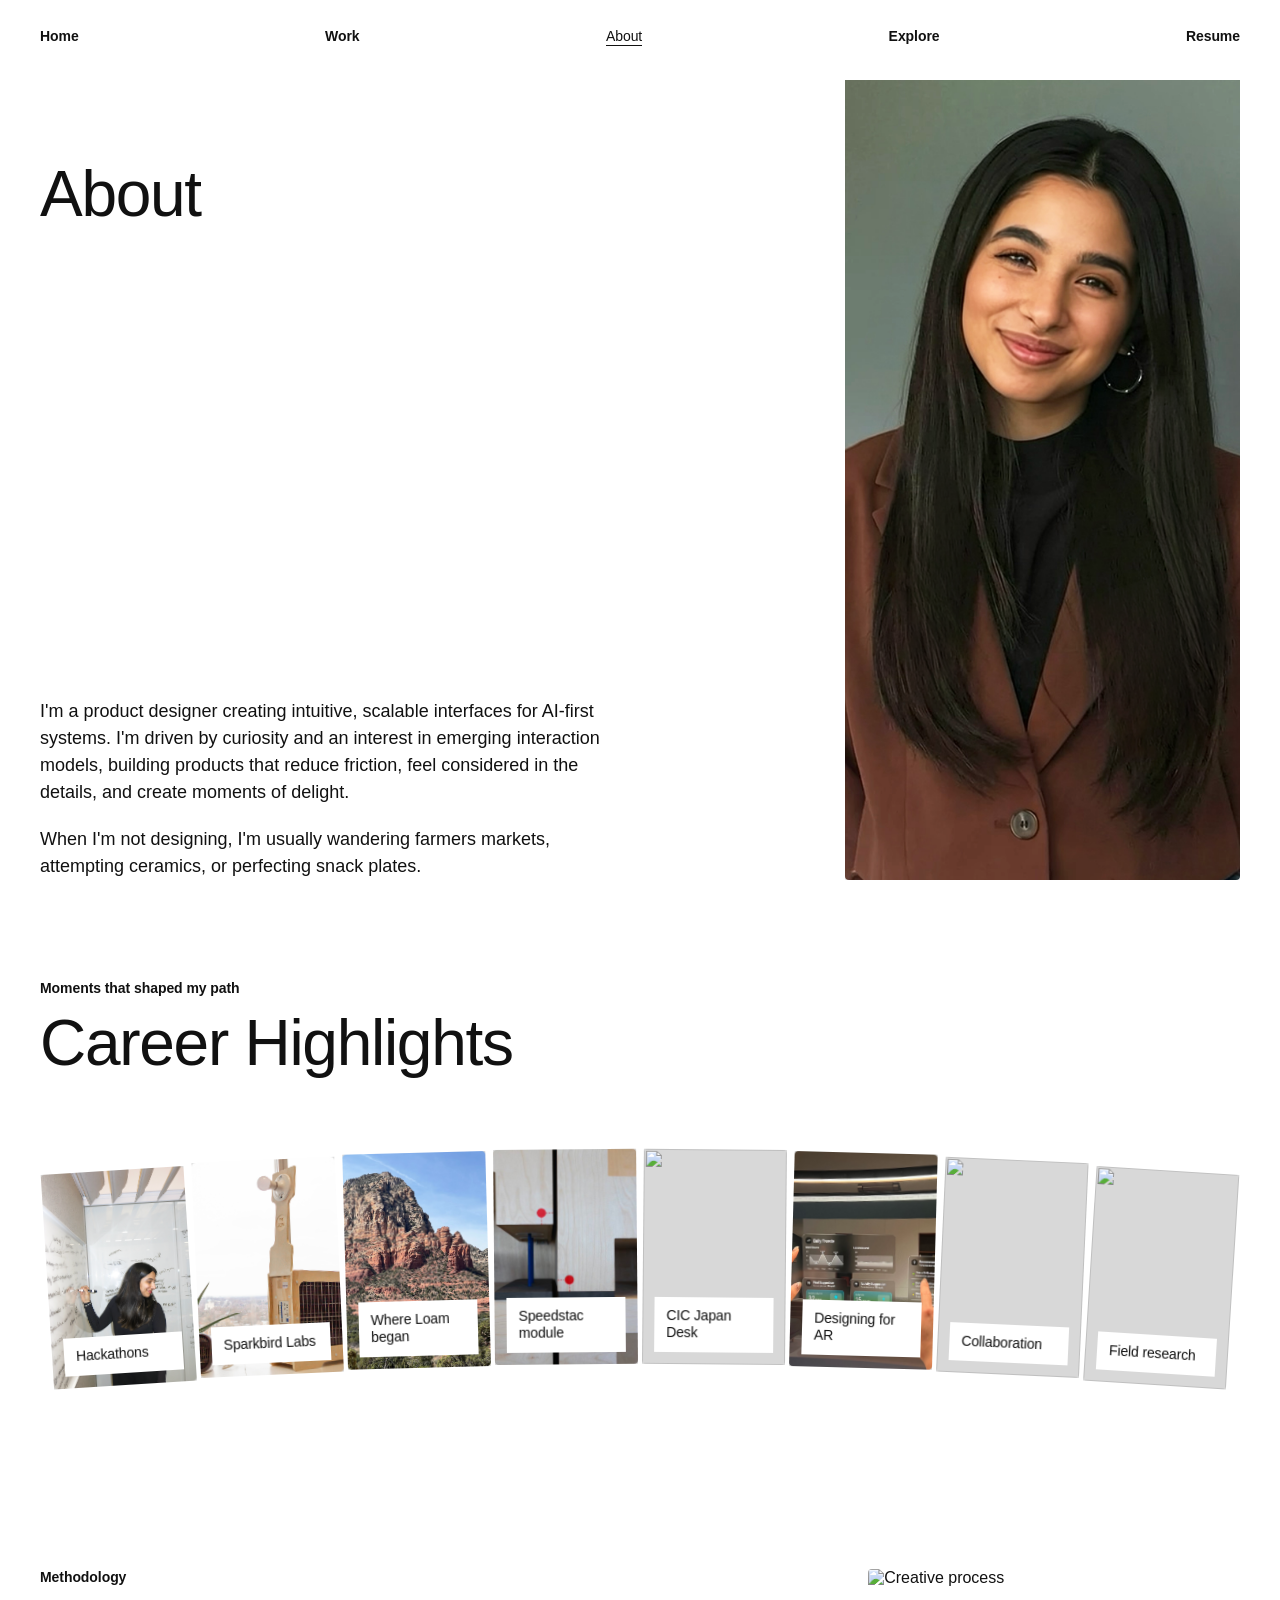
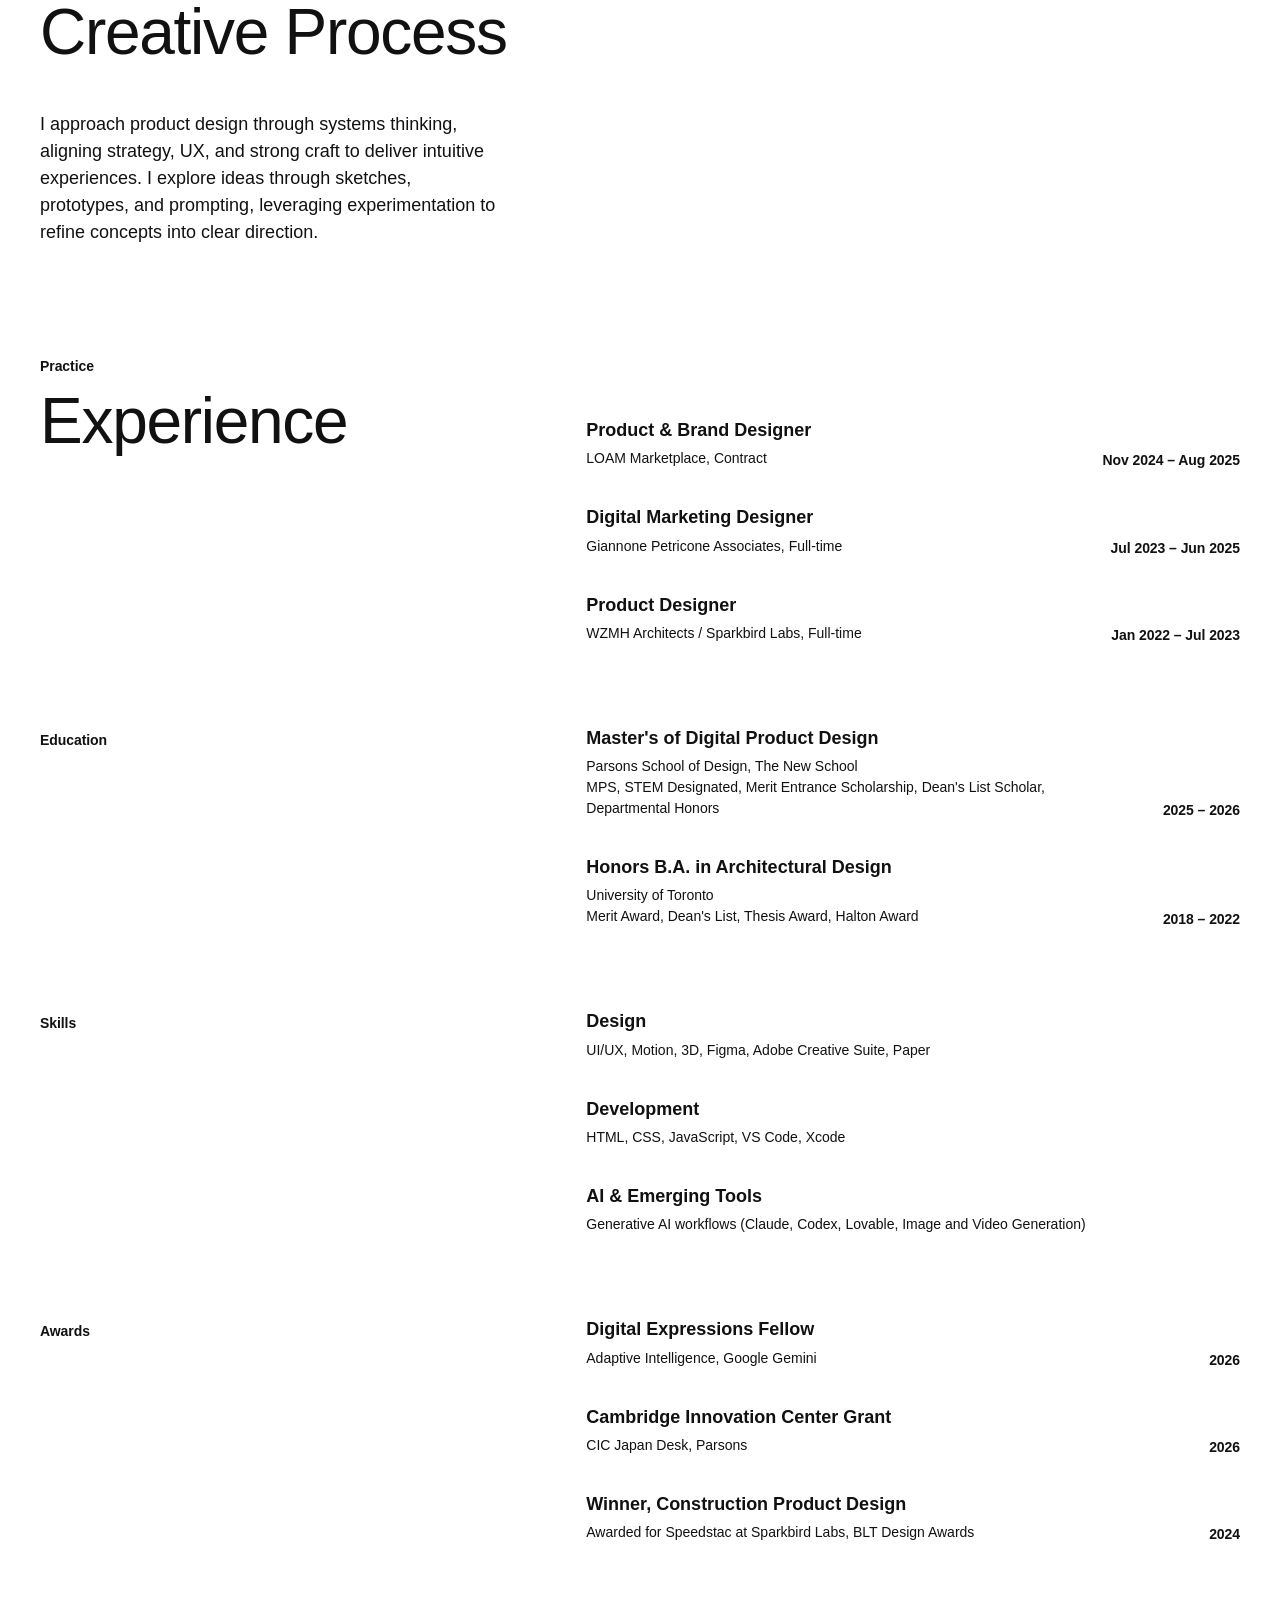
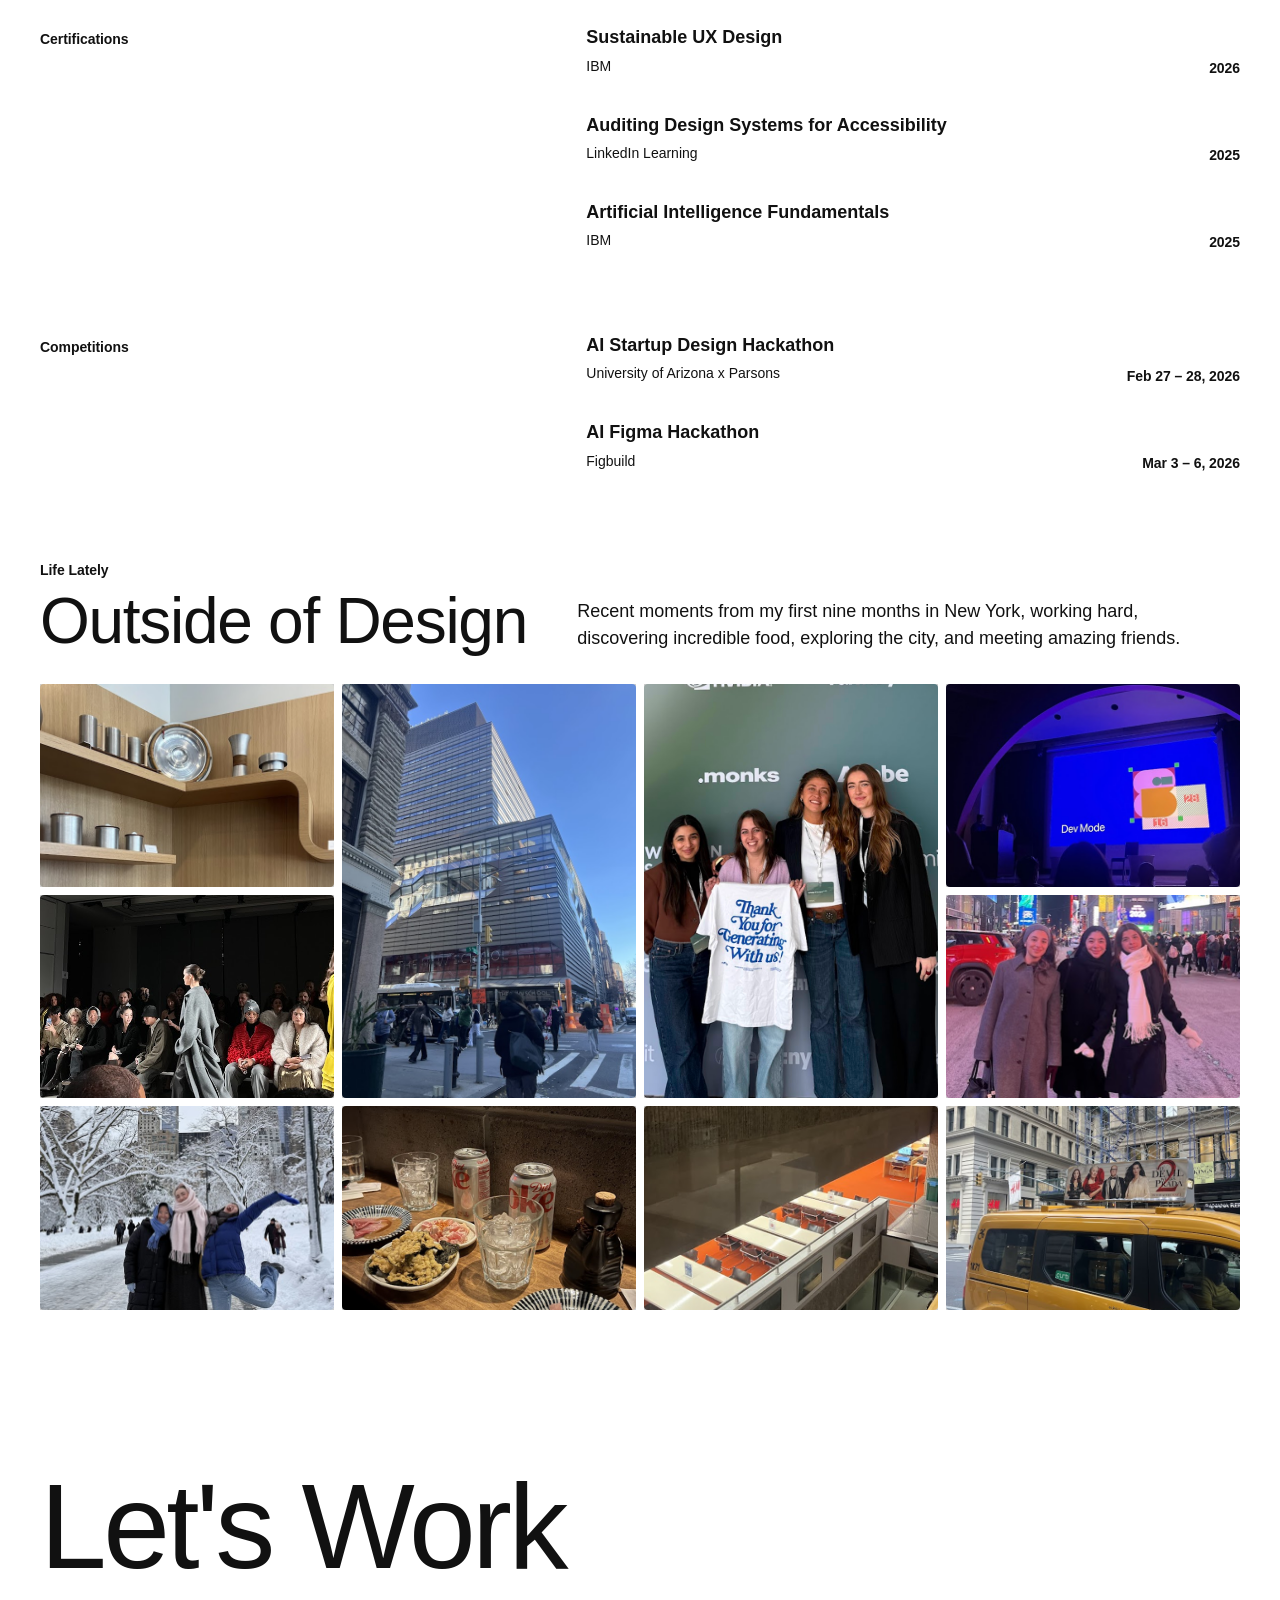
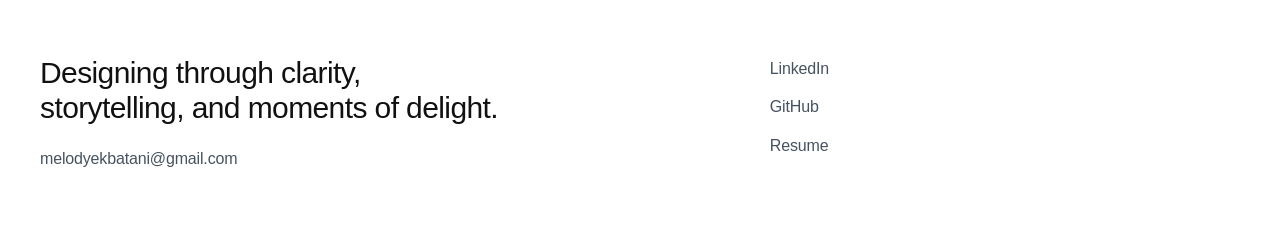
==== commit fb97dc73: "Refresh design system across the site - Sentence-case type everywhere; small bold labels replace upp" ====
--- a/about/index.html
+++ b/about/index.html
@@ -20,7 +20,7 @@
   <meta name="twitter:title" content="About — Melody Ekbatani">
   <meta name="twitter:description" content="Designer with a background in architecture and innovation, interested in emerging interaction models and AI systems.">
   <meta name="twitter:image" content="https://melodyekbatani.com/share-card.png?v=3">
-  <link rel="stylesheet" href="../style.css?v=70">
+  <link rel="stylesheet" href="../style.css?v=86">
   <script src="https://unpkg.com/@phosphor-icons/web@2.1.1/src/index.js"></script>
   <style>
 
@@ -111,7 +111,7 @@
       font-size: var(--fs-small);
       font-weight: var(--fw-regular);
       letter-spacing: var(--ls-wider);
-      text-transform: uppercase;
+      text-transform: none;
       line-height: 1.3;
       color: var(--ink);
       text-decoration: none;
@@ -433,7 +433,7 @@
       color: var(--ink);
       white-space: nowrap;
       letter-spacing: var(--ls-wider);
-      text-transform: uppercase;
+      text-transform: none;
       line-height: 1.2;
     }
 
@@ -538,7 +538,7 @@
       font-size: var(--fs-nano);
       font-weight: var(--fw-regular);
       letter-spacing: var(--ls-wider);
-      text-transform: uppercase;
+      text-transform: none;
       margin-top: 3px;
       color: var(--muted);
     }
@@ -930,9 +930,7 @@
 <body>
 
   <div class="project-cursor" aria-hidden="true">
-    <span class="project-cursor-dot"></span>
     <span class="project-cursor-label">Open Link</span>
-    <i class="ph ph-arrow-up-right project-cursor-icon"></i>
   </div>
 
   <nav>
@@ -941,7 +939,7 @@
     <a href="/#work" class="t-small" data-nav="work" data-open-work-link>Work</a>
     <a href="../about" class="t-small active">About</a>
     <a href="../explore" class="t-small">Explore</a>
-    <a href="../Melody Ekbatani.pdf" class="t-small" target="_blank" rel="noreferrer">Resume <i class="ph ph-arrow-up-right"></i></a>
+    <a href="../Melody-Ekbatani.pdf" class="t-small" target="_blank" rel="noreferrer">Resume</a>
   </nav>
 
   <div class="about-panel">
@@ -1320,24 +1318,15 @@
         <h2 class="page-footer-title">Let's Work</h2>
         <div class="page-footer-grid">
           <div class="page-footer-column">
-            <p class="page-footer-heading">Find me</p>
             <div class="page-footer-links">
-              <a href="https://www.linkedin.com/in/melody-ekbatani/" target="_blank" rel="noreferrer" class="t-small page-footer-link">LinkedIn <i class="ph ph-arrow-up-right"></i></a>
-              <a href="https://github.com/melodyekbatani" target="_blank" rel="noreferrer" class="t-small page-footer-link">Github <i class="ph ph-arrow-up-right"></i></a>
-              <a href="/Melody Ekbatani.pdf" target="_blank" rel="noreferrer" class="t-small page-footer-link">Resume <i class="ph ph-arrow-up-right"></i></a>
-            </div>
-          </div>
-          <div class="page-footer-column">
-            <p class="page-footer-heading">What Guides My Work</p>
-            <div class="page-footer-links">
-              <p>Innovation</p>
-                <p>Entrepreneurship</p>
-                <p>Creativity</p>
+              <a href="https://www.linkedin.com/in/melody-ekbatani/" target="_blank" rel="noreferrer" class="t-small page-footer-link"><span class="link-text">LinkedIn</span></a>
+              <a href="https://github.com/melodyekbatani" target="_blank" rel="noreferrer" class="t-small page-footer-link"><span class="link-text">GitHub</span></a>
+              <a href="/Melody-Ekbatani.pdf" target="_blank" rel="noreferrer" class="t-small page-footer-link"><span class="link-text">Resume</span></a>
             </div>
           </div>
           <div class="page-footer-message">
             <p>Designing through clarity, storytelling, and moments of delight.</p>
-            <a href="mailto:melodyekbatani@gmail.com" class="t-small page-footer-email" rel="noreferrer">melodyekbatani@gmail.com <i class="ph ph-arrow-up-right"></i></a>
+            <a href="mailto:melodyekbatani@gmail.com" class="t-small page-footer-email" rel="noreferrer"><span class="link-text">melodyekbatani@gmail.com</span></a>
           </div>
         </div>
         <div class="page-footer-meta"></div>
--- a/style.css
+++ b/style.css
@@ -25,6 +25,7 @@
   --fs-title-xl:  clamp(52px, 10vw, 120px);
   --fs-title-lg:  clamp(36px, 6vw, 64px);
   --fs-title-md:  clamp(28px, 3.6vw, 40px);
+  --fs-lead:      clamp(20px, 2.7vw, 34px);   /* large lead paragraph (medium wt, -0.03em) */
   --fs-h1:        clamp(32px, 4vw, 52px);
   --fs-h2:        clamp(18px, 2vw, 24px);
   --fs-nav:       30px;
@@ -57,8 +58,16 @@
 
   /* Sizing */
   --dot-size:     10px;
-  --radius:       0;     /* inner — applied to media (images, videos) */
-  --radius-lg:    0;     /* outer — applied to containers wrapping media (nested-radius rule) */
+  --radius-sm:    2px;   /* chips, small controls */
+  --radius:       4px;   /* inner — applied to media (images, videos) */
+  --radius-lg:    6px;   /* outer — containers / framed media (nested-radius rule: outer ≥ inner) */
+  --radius-pill:  999px; /* pills, cursor label */
+
+  /* Media edge — even hairline ring so light media (e.g. Loam's cream)
+     still has a defined edge on white. No shadow, no heavier bottom. */
+  --edge-media:        rgba(17,17,17,0.07);   /* inner ring */
+  --edge-media-bottom: rgba(17,17,17,0.07);
+  --edge-media-outer:  rgba(17,17,17,0.05);   /* outer ring */
 
   /* Motion */
   --ease-out:     cubic-bezier(0.22, 1, 0.36, 1);
@@ -142,7 +151,7 @@
   align-items: center;
   gap: 12px;
   padding: 10px 18px 10px 12px;
-  border-radius: 0;
+  border-radius: var(--radius-pill);
   border: 0;
   background: var(--bg);
   color: var(--ink);
@@ -175,7 +184,7 @@
   font-size: 14px;
   font-weight: 500;
   letter-spacing: 0.04em;
-  text-transform: uppercase;
+  text-transform: none;
   white-space: nowrap;
 }
 
@@ -235,7 +244,7 @@
   font-size: var(--fs-small);
   font-weight: var(--fw-regular);
   letter-spacing: var(--ls-wider);
-  text-transform: uppercase;
+  text-transform: none;
   line-height: 1.2;
   color: var(--ink);
 }
@@ -279,7 +288,7 @@
   font-size: 30px;
   font-weight: 500;
   letter-spacing: 0.02em;
-  text-transform: uppercase;
+  text-transform: none;
   color: var(--ink);
   position: relative;
   padding: 4px 0;
@@ -361,7 +370,7 @@
   font-size: 14px;
   font-weight: 400;
   letter-spacing: 0.06em;
-  text-transform: uppercase;
+  text-transform: none;
   line-height: 1.3;
   color: var(--ink);
   display: inline-flex;
@@ -579,7 +588,7 @@
     margin: 0;
     display: flex;
     align-items: center;
-    justify-content: center;
+    justify-content: flex-start;   /* left-align media so it shares a left edge with badge + text */
     overflow: hidden;
   }
 
@@ -592,7 +601,7 @@
     max-height: 94%;
     object-fit: contain;
     transition: transform var(--t-slow) var(--ease-out);
-    transform-origin: center;
+    transform-origin: left center;   /* media is left-aligned — scale from the left so it isn't clipped */
     will-change: transform;
   }
 
@@ -607,12 +616,18 @@
     will-change: transform;
   }
 
-  /* Hover: scale whole media without cropping (88% × 1.1 ≈ 97%) */
+  /* Featured (Aeri) crops with object-fit:cover, so a bigger zoom is safe */
   .work-grid .project-featured:hover .project-featured-image img,
-  .work-grid .project-featured:hover .project-featured-image video,
+  .work-grid .project-featured:hover .project-featured-image video {
+    transform: scale(1.1);
+  }
+
+  /* Secondaries use object-fit:contain at 94%, so cap the zoom at 1.05
+     (94% × 1.05 ≈ 99%) to stay inside the overflow:hidden box — a 1.1
+     scale hits ~103% and clips the media (e.g. Parameter) on hover. */
   .work-grid .project-secondary:hover .project-secondary-image img,
   .work-grid .project-secondary:hover .project-secondary-image video {
-    transform: scale(1.1);
+    transform: scale(1.05);
   }
 
   /* Text overlay — slides in from the bottom on hover, anchored to bottom */
@@ -632,7 +647,7 @@
     transition: opacity 320ms ease, transform 480ms var(--ease-out);
     pointer-events: none;
     background: transparent;
-    padding: 80px 48px 40px;
+    padding: 80px 48px 40px clamp(24px, 3vw, 48px);  /* left = card padding → aligns with media + badge */
     margin: 0;
     min-height: 0;
   }
@@ -706,6 +721,40 @@
   .work-grid .project-secondary-visual,
   .work-grid .project-secondary-reverse .project-secondary-visual { order: 0; }
   .work-grid .project-secondary-reverse .project-secondary-meta { order: 0; }
+
+/* Narrow desktop / landscape tablet: drop to one column. The cards are
+   locked to 90vh, so 2-up they become tall, skinny boxes with the
+   contained media floating in dead space. One column lets the media fill
+   the full width and the dead space collapses. */
+@media (max-width: 1400px) and (min-width: 769px) {
+  .work-grid {
+    grid-template-columns: 1fr;
+  }
+  /* Drop the 90vh lock. At full width that leaves the contained media
+     floating in tall dead space, far above the bottom text overlay. A
+     landscape aspect-ratio sizes the card to the media so the image fills
+     the width and the text sits just beneath it. */
+  .work-grid .project-secondary,
+  .work-grid .project-secondary.project-secondary-reverse {
+    height: auto;
+    min-height: 0;
+    /* Taller than 16/9 so the contained media has breathing room and the
+       hover text overlay reads cleanly over the lower portion. */
+    aspect-ratio: 4 / 3;
+  }
+  /* Single column: center the media instead of left-aligning it. */
+  .work-grid .project-secondary-visual,
+  .work-grid .project-secondary-image {
+    justify-content: center;
+  }
+  /* One consistent media size across the whole single-column range. */
+  .work-grid .project-secondary-image img,
+  .work-grid .project-secondary-image video {
+    max-width: 80%;
+    max-height: 80%;
+    transform-origin: center;   /* media is centered — scale from center */
+  }
+}
 
 /* Mobile overrides: 1 column, text always visible, no hover scale */
 @media (max-width: 768px) {
@@ -797,6 +846,87 @@
   }
 }
 
+/* ─── Live badge ─────────────────────────────────────────────
+   Persistent "this is a shipped product you can use right now" marker.
+   Only renders on cards that include .project-live-badge (Loam, Sembli).
+   It's its own link to the live site — stopPropagation in the markup
+   keeps the card's case-study click from firing. */
+.work-grid .project-live-badge {
+  position: absolute;
+  top: clamp(16px, 2vw, 28px);
+  left: clamp(24px, 3vw, 48px);   /* = card padding, so it lines up with the media + text left edge */
+  z-index: 4;
+  display: inline-flex;
+  align-items: center;
+  gap: 8px;
+  padding: 13px 20px;
+  background: #fff;
+  color: var(--ink);
+  text-decoration: none;
+}
+.work-grid .project-live-badge .ph { font-size: 14px; }
+/* Draw-in underline whenever the whole card is hovered. */
+.work-grid .project-live-badge::after {
+  content: '';
+  position: absolute;
+  left: 20px;
+  bottom: 9px;
+  width: 0;
+  height: 1px;
+  background: currentColor;
+  transition: width 300ms ease;
+}
+.work-grid .project-secondary:hover .project-live-badge::after {
+  width: calc(100% - 40px);
+}
+
+/* Case-study hero CTA — a prominent "visit the live product" button in the
+   intro. Shares the square earthy-green dot with the work-card live badge. */
+.cs-hero-cta {
+  position: relative;
+  display: inline-flex;
+  align-items: center;
+  gap: 8px;               /* match the work-page badge */
+  width: fit-content;
+  margin-top: 28px;
+  padding: 13px 20px;
+  background: var(--ink);
+  color: #fff;            /* override .t-small's --ink — inverted vs work page */
+  text-decoration: none;
+  border-radius: var(--radius-pill);
+}
+/* Draw-in underline on hover, matching the work-page live link. */
+.cs-hero-cta::after {
+  content: '';
+  position: absolute;
+  left: 20px;
+  bottom: 9px;
+  width: 0;
+  height: 1px;
+  background: currentColor;
+  transition: width 300ms ease;
+}
+.cs-hero-cta:hover::after { width: calc(100% - 40px); }
+/* When placed in the project-details meta grid, sit flush at the top-left
+   above the first meta block (Timeline). */
+.cs-hero-cta.cs-meta-cta {
+  margin-top: 0;
+  grid-column: 1 / -1;
+  justify-self: start;
+}
+.cs-hero-cta .ph { font-size: 14px; }
+.cs-hero-cta-dot {
+  width: 6px;
+  height: 6px;
+  background: #4a9d6e;
+}
+/* Mobile pins tags across the top; send them right so the badge owns the
+   top-left corner. */
+@media (max-width: 768px) {
+  .work-grid .project-secondary-tags { justify-content: space-between !important; }
+  .work-grid .project-live-badge { top: 12px; left: 12px; }
+}
+
 /* ─── Featured Project ───────────────────────────────────── */
 
 .project-featured {
@@ -881,7 +1011,7 @@
   font-size: var(--fs-small);
   font-weight: var(--fw-medium);
   letter-spacing: var(--ls-wider);
-  text-transform: uppercase;
+  text-transform: none;
   pointer-events: none;
   z-index: 2;
 }
@@ -991,7 +1121,7 @@
   font-size: 14px;
   font-weight: 400;
   letter-spacing: 0.06em;
-  text-transform: uppercase;
+  text-transform: none;
   color: var(--muted);
   white-space: nowrap;
   line-height: 1;
@@ -1055,7 +1185,7 @@
   font-size: 12px;
   font-weight: 400;
   letter-spacing: 0.06em;
-  text-transform: uppercase;
+  text-transform: none;
   color: var(--muted);
   display: block;
 }
@@ -1138,7 +1268,7 @@
   font-size: 10px;
   font-weight: 400;
   letter-spacing: 0.09em;
-  text-transform: uppercase;
+  text-transform: none;
   color: var(--muted);
   border: 0.5px solid var(--rule);
   padding: 3px 8px;
@@ -1213,7 +1343,7 @@
   font-size: var(--fs-small);
   font-weight: var(--fw-regular);
   letter-spacing: var(--ls-wider);
-  text-transform: uppercase;
+  text-transform: none;
   line-height: 1.2;
   padding: 4px 0;             /* match .page-footer-link so both columns have the same rhythm */
   margin: 0;
@@ -1454,7 +1584,7 @@
     flex-direction: column;
     justify-content: flex-end;
     padding-top: var(--nav-h);
-    padding-bottom: 32px;
+    padding-bottom: 0;   /* shift content down to the bottom viewport edge */
   }
   .hero-name .t-display {
     font-size: 56px;
@@ -1464,8 +1594,8 @@
     padding-top: 0;
   }
   .hero-bottom {
-    padding: 24px var(--pad-page-sm) 32px;
-    gap: 20px;
+    padding: 24px var(--pad-page-sm) 0;   /* card sits flush with the viewport bottom */
+    gap: 36px;   /* more breathing room between the bio and "A glimpse of my work" */
   }
   .hero-bio { gap: 14px; }
   .hero-bio .t-body { font-size: 16px; line-height: 1.4; }
@@ -1748,7 +1878,7 @@
   font-size: var(--fs-small);
   font-weight: var(--fw-regular);
   letter-spacing: var(--ls-wider);
-  text-transform: uppercase;
+  text-transform: none;
   color: var(--ink);
   text-decoration: none;
   line-height: 1;
@@ -1792,3 +1922,673 @@
     overflow: hidden;
   }
 }
+
+/* ═══════════════════════════════════════════════════════════
+   Nov 2026 refresh
+   ═══════════════════════════════════════════════════════════ */
+
+/* ─── Label type: small + bold, sentence case ───────────────
+   Replaces the small uppercase / wide-tracked labels. Nav links
+   (30px) are left as-is. */
+:root {
+  --fw-label:   600;
+  --ls-label:   -0.005em;
+}
+
+.t-small,
+.t-label,
+.hero-links a,
+.tag,
+.project-cursor-label,
+.cs-see-also-label,
+.cs-see-also-tag,
+.page-footer-links p {
+  text-transform: none;
+  font-weight: var(--fw-label);
+  letter-spacing: var(--ls-label);
+}
+.tag { font-size: 12px; }
+
+/* ─── Work grid: no cards — media sits on white, framed by the radius token ─── */
+.work-grid .project-featured,
+.work-grid .project-secondary,
+.work-grid .project-secondary.project-secondary-reverse {
+  background: transparent;
+  padding: 0;
+  height: auto;
+  min-height: 0;
+  aspect-ratio: auto;
+  border-radius: 0;
+  overflow: visible;
+  display: flex;
+  flex-direction: column;
+  gap: 18px;
+}
+.work-grid .project-featured::before,
+.work-grid .project-secondary::before { display: none; }
+
+.work-grid .project-secondary-visual,
+.work-grid .project-featured-image {
+  height: auto;
+  display: block;
+  overflow: visible;
+}
+.work-grid .project-secondary-image {
+  height: auto;
+  aspect-ratio: 16 / 9;            /* every project frame the same height (videos are 16:9; Loam loses ~1.5% of cream each side) */
+  border-radius: var(--radius-lg);
+  overflow: hidden;
+  background: var(--bg-subtle);
+  display: block;
+}
+.work-grid .project-secondary-image img,
+.work-grid .project-secondary-image video,
+.work-grid .project-featured-image img,
+.work-grid .project-featured-image video {
+  width: 100%;
+  height: 100%;
+  max-width: none;
+  max-height: none;
+  object-fit: cover;
+  border-radius: 0;               /* the frame clips; avoids a double edge */
+  transform-origin: center;
+}
+.work-grid .project-secondary:hover .project-secondary-image img,
+.work-grid .project-secondary:hover .project-secondary-image video {
+  transform: scale(1.03);
+}
+
+/* Title / copy / tags sit under the media, always visible */
+.work-grid .project-featured-footer,
+.work-grid .project-secondary-meta {
+  position: static;
+  opacity: 1;
+  transform: none;
+  padding: 0;
+  pointer-events: auto;
+}
+.work-grid .project-featured .project-title,
+.work-grid .project-secondary-title,
+.work-grid .project-featured-meta .tag,
+.work-grid .project-secondary-tags .tag {
+  color: var(--ink);
+}
+.work-grid .project-featured-copy .t-body,
+.work-grid .project-secondary-copy {
+  color: var(--ink-soft);
+}
+.work-grid { row-gap: 72px; column-gap: 24px; align-items: start; }
+
+@media (max-width: 768px) {
+  .work-grid { row-gap: 48px; padding: 0 var(--pad-page-sm); }
+  .work-grid .project-featured,
+  .work-grid .project-secondary,
+  .work-grid .project-secondary.project-secondary-reverse {
+    height: auto;
+    min-height: 0;
+    padding: 0;
+    gap: 14px;
+  }
+  .work-grid .project-secondary-image img,
+  .work-grid .project-secondary-image video { max-width: none; max-height: none; }
+  .work-grid .project-featured-meta .tags,
+  .work-grid .project-secondary-tags {
+    position: static !important;
+    margin-top: 10px !important;
+  }
+  :root { --radius: 3px; --radius-lg: 5px; }
+}
+
+/* Hero thumb picks up the same frame */
+.hero-thumb-media {
+  border-radius: var(--radius-lg);
+}
+.hero-thumb-media video,
+.hero-thumb-media img { border-radius: 0; }
+
+/* ─── Work panel: moving pixelated gradient on white ─────── */
+.work-pixels {
+  position: absolute;
+  left: -6%;
+  width: 112%;              /* overhang so the blur doesn't fade at the sides */
+  bottom: calc(100% - 72px);   /* = OVERLAP in the script */
+  height: 160px;               /* reaches ~70px above the edge — softens the seam without washing out the hero */
+  z-index: 0;
+  pointer-events: none;
+  filter: blur(16px);       /* turns the drawn wave into a soft gradient */
+}
+@media (max-width: 768px) {
+  .work-pixels { height: 140px; filter: blur(12px); }
+}
+.work-panel-inner {
+  position: relative;
+  z-index: 1;
+}
+.work-panel { overflow-x: clip; }   /* contain the gradient's side overhang, keep its upward spill */
+
+/* ─── Hero links: medium weight, hairline underline that fills on hover ─── */
+.hero-links {
+  gap: 10px;
+}
+.hero-links a {
+  font-size: 16px;
+  font-weight: var(--fw-medium);
+  letter-spacing: -0.01em;
+  gap: 8px;
+}
+.hero-links a::after { display: none; }
+.hero-links a .link-text {
+  padding-bottom: 3px;
+  background:
+    linear-gradient(var(--ink), var(--ink)) 0 100% / 0 1px no-repeat,
+    linear-gradient(var(--rule), var(--rule)) 0 100% / 100% 1px no-repeat;
+  transition: background-size 380ms var(--ease-out, ease);
+}
+.hero-links a:hover .link-text,
+.hero-links a:focus-visible .link-text {
+  background-size: 100% 1px, 100% 1px;
+}
+.hero-links a i {
+  font-size: 13px;
+  color: var(--muted);
+  transition: transform 280ms var(--ease-out, ease), color 200ms ease;
+}
+.hero-links a:hover i,
+.hero-links a:focus-visible i {
+  color: var(--ink);
+  transform: translate(2px, -2px);
+}
+
+/* ─── Project meta: title + grey subline left, pill tags right ─── */
+:root { --ink-muted: #6e6e6e; --chip-bg: #f2f2f2; }
+
+.work-grid .project-featured-footer,
+.work-grid .project-secondary-meta {
+  display: grid;
+  grid-template-columns: 1fr auto;
+  grid-template-rows: auto auto;
+  column-gap: 24px;
+  row-gap: 6px;
+  align-items: start;
+}
+.work-grid .project-featured .project-title,
+.work-grid .project-secondary-title {
+  grid-column: 1;
+  grid-row: 1;
+  align-self: center;
+  font-size: 22px;
+  font-weight: var(--fw-bold);
+  letter-spacing: -0.015em;
+  line-height: 1.2;
+  margin: 0;
+  color: var(--ink);
+}
+.work-grid .project-secondary-copy,
+.work-grid .project-featured-copy,
+.work-grid .project-featured-copy .t-body {
+  grid-column: 1;
+  grid-row: 2;
+  font-size: 17px;
+  line-height: 1.4;
+  color: var(--ink-muted);
+  width: auto;
+  max-width: 52ch;
+  padding: 0;
+}
+.work-grid .project-featured-meta .tags,
+.work-grid .project-secondary-tags {
+  grid-column: 2;
+  grid-row: 1;
+  align-self: center;
+  justify-self: end;
+  display: flex;
+  flex-direction: row;
+  flex-wrap: wrap;
+  justify-content: flex-end;
+  gap: 8px;
+  margin: 0;
+}
+.work-grid .project-featured-meta .tag,
+.work-grid .project-secondary-tags .tag {
+  font-size: 14px;
+  font-weight: var(--fw-medium);
+  letter-spacing: 0;
+  color: var(--ink-muted);
+  background: var(--chip-bg);
+  border: 0;
+  border-radius: var(--radius-pill);
+  padding: 6px 14px;
+  line-height: 1.3;
+  white-space: nowrap;
+}
+
+/* Narrow: tags drop under the description, left-aligned */
+@media (max-width: 1100px) {
+  .work-grid .project-featured-footer,
+  .work-grid .project-secondary-meta {
+    grid-template-columns: 1fr;
+    grid-template-rows: auto auto auto;
+  }
+  .work-grid .project-featured-meta .tags,
+  .work-grid .project-secondary-tags {
+    grid-column: 1 !important;
+    grid-row: 3 !important;
+    justify-self: start !important;
+    justify-content: flex-start !important;
+    margin-top: 8px !important;
+  }
+}
+@media (max-width: 768px) {
+  .work-grid .project-featured .project-title,
+  .work-grid .project-secondary-title { font-size: 20px; }
+  .work-grid .project-secondary-copy,
+  .work-grid .project-featured-copy { font-size: 15px; }
+  .work-grid .project-featured-meta .tag,
+  .work-grid .project-secondary-tags .tag { font-size: 13px; padding: 5px 12px; }
+}
+
+/* ─── Tag chips: light glass (replaces flat grey) ─── */
+.work-grid .project-featured-meta .tag,
+.work-grid .project-secondary-tags .tag {
+  color: var(--ink-soft);
+  background: linear-gradient(180deg, rgba(255,255,255,0.92) 0%, rgba(242,244,248,0.70) 100%);
+  -webkit-backdrop-filter: blur(10px) saturate(140%);
+          backdrop-filter: blur(10px) saturate(140%);
+  border: 1px solid rgba(17, 17, 17, 0.07);
+  box-shadow:
+    inset 0 1px 0 rgba(255, 255, 255, 0.95),   /* top highlight */
+    inset 0 -1px 0 rgba(17, 17, 17, 0.03),     /* faint bottom edge */
+    0 1px 2px rgba(17, 17, 17, 0.04),
+    0 6px 14px -8px rgba(17, 17, 17, 0.12);    /* soft lift */
+  padding: 5px 13px;                           /* -1px each side for the border */
+}
+
+/* Media always first, text underneath — regardless of HTML order */
+.work-grid .project-secondary-visual,
+.work-grid .project-featured-image { order: 0 !important; }
+.work-grid .project-secondary-meta,
+.work-grid .project-featured-footer { order: 1 !important; }
+
+/* Tags read as labels, not buttons: flat glass, no lift, no hover */
+.work-grid .project-featured-meta .tag,
+.work-grid .project-secondary-tags .tag {
+  font-size: 13px;
+  padding: 4px 11px;
+  color: var(--ink-muted);
+  background: linear-gradient(180deg, rgba(246,247,250,0.75) 0%, rgba(240,242,246,0.55) 100%);
+  border: 1px solid rgba(17, 17, 17, 0.04);
+  box-shadow: inset 0 1px 0 rgba(255, 255, 255, 0.8);
+  cursor: inherit;
+  transition: none;
+}
+.work-grid .project-featured-meta .tag:hover,
+.work-grid .project-secondary-tags .tag:hover {
+  color: var(--ink-muted);
+  border-color: rgba(17, 17, 17, 0.04);
+}
+.work-grid .project-featured-meta .tags,
+.work-grid .project-secondary-tags { gap: 6px; }
+@media (max-width: 768px) {
+  .work-grid .project-featured-meta .tag,
+  .work-grid .project-secondary-tags .tag { font-size: 12px; padding: 3px 10px; }
+}
+
+/* Per-card media zoom — set --media-zoom on the <article> (e.g. Parameter
+   1.035 to crop baked-in edge lines, Adaptive Intelligence 1.3 to bring the
+   UI forward). Uses `scale` so it stacks with the hover `transform`. */
+.work-grid .project-secondary-image video,
+.work-grid .project-secondary-image img {
+  scale: var(--media-zoom, 1);
+}
+
+/* ─── Framed media: hairline edge instead of a shadow ─── */
+.work-grid .project-secondary-image,
+.hero-thumb-media,
+.cs-figure-media,
+.cs-hero-media,
+.cs-next-media,
+.cs-feature-split-media {
+  position: relative;
+  border-radius: var(--radius-lg);
+}
+.work-grid .project-secondary-image::after,
+.hero-thumb-media::after,
+.cs-figure-media::after,
+.cs-hero-media::after,
+.cs-next-media::after,
+.cs-feature-split-media::after {
+  content: '';
+  position: absolute;
+  inset: 0;
+  border-radius: inherit;
+  border: 1px solid var(--edge-media);
+  border-bottom-color: var(--edge-media-bottom);
+  pointer-events: none;
+  z-index: 2;
+}
+.cs-figure-media img,
+.cs-figure-media video,
+.cs-hero-media img,
+.cs-hero-media video,
+.cs-next-media img,
+.cs-next-media video,
+.cs-feature-split-media img,
+.cs-feature-split-media video {
+  border-radius: 0;   /* the frame clips — avoids a double edge */
+}
+.cs-hero-media,
+.cs-next-media,
+.cs-feature-split-media { overflow: hidden; }
+
+/* ─── Text links (hero + footer): one shared style ───
+   Medium weight, sentence case, hairline underline that fills on hover,
+   muted arrow that nudges up-right. */
+.hero-links a,
+.page-footer-links a.page-footer-link,
+a.page-footer-email {
+  font-size: 16px;
+  font-weight: var(--fw-medium);
+  letter-spacing: -0.01em;
+  text-transform: none;
+  line-height: 1.3;
+  color: var(--ink);
+  gap: 8px;
+}
+.page-footer-link::after,
+.page-footer-email::after { display: none; }
+.page-footer-links a .link-text,
+a.page-footer-email .link-text {
+  padding-bottom: 3px;
+  background:
+    linear-gradient(var(--ink), var(--ink)) 0 100% / 0 1px no-repeat,
+    linear-gradient(var(--rule), var(--rule)) 0 100% / 100% 1px no-repeat;
+  transition: background-size 380ms var(--ease-out, ease);
+}
+.page-footer-links a:hover .link-text,
+.page-footer-links a:focus-visible .link-text,
+a.page-footer-email:hover .link-text,
+a.page-footer-email:focus-visible .link-text {
+  background-size: 100% 1px, 100% 1px;
+}
+.page-footer-links a i,
+a.page-footer-email i {
+  font-size: 13px;
+  color: var(--muted);
+  transition: transform 280ms var(--ease-out, ease), color 200ms ease;
+}
+.page-footer-links a:hover i,
+.page-footer-links a:focus-visible i,
+a.page-footer-email:hover i,
+a.page-footer-email:focus-visible i {
+  color: var(--ink);
+  transform: translate(2px, -2px);
+}
+/* Footer values column — same size/rhythm as the links, but plain text */
+.page-footer-links p {
+  font-size: 16px;
+  font-weight: var(--fw-regular);
+  letter-spacing: -0.01em;
+  text-transform: none;
+  line-height: 1.3;
+  color: var(--ink-muted);
+}
+
+/* Text links: no arrow — the underline is enough affordance */
+.hero-links a i,
+.page-footer-links a.page-footer-link i,
+a.page-footer-email i { display: none; }
+
+/* Text links v2: no underline. Soft grey at rest; on hover the text goes
+   to ink and a faint highlight fades in behind it. */
+.hero-links a .link-text,
+.page-footer-links a .link-text,
+a.page-footer-email .link-text {
+  background: none;
+  padding-bottom: 0;
+}
+.hero-links a,
+.page-footer-links a.page-footer-link,
+a.page-footer-email {
+  position: relative;
+  color: var(--ink-soft);
+  transition: color 200ms ease;
+}
+.hero-links a::before,
+.page-footer-links a.page-footer-link::before,
+a.page-footer-email::before {
+  content: '';
+  position: absolute;
+  inset: 0 -8px;
+  border-radius: var(--radius);
+  background: rgba(17, 17, 17, 0.05);
+  opacity: 0;
+  transform: scale(0.94);
+  transition: opacity 220ms ease, transform 320ms var(--ease-out, ease);
+  pointer-events: none;
+  z-index: -1;
+}
+.hero-links a:hover,
+.hero-links a:focus-visible,
+.page-footer-links a.page-footer-link:hover,
+.page-footer-links a.page-footer-link:focus-visible,
+a.page-footer-email:hover,
+a.page-footer-email:focus-visible {
+  color: var(--ink);
+}
+.hero-links a:hover::before,
+.hero-links a:focus-visible::before,
+.page-footer-links a.page-footer-link:hover::before,
+.page-footer-links a.page-footer-link:focus-visible::before,
+a.page-footer-email:hover::before,
+a.page-footer-email:focus-visible::before {
+  opacity: 1;
+  transform: scale(1);
+}
+.hero-links a,
+.page-footer-links a.page-footer-link,
+a.page-footer-email { isolation: isolate; }
+
+/* ─── Footer: two columns (Find me · message); links in one row ─── */
+.page-footer-grid { grid-template-columns: 1fr 1.45fr; }
+.page-footer-column .page-footer-links {
+  flex-direction: column;     /* desktop: stacked */
+  align-items: flex-start;
+  gap: 10px;
+}
+@media (max-width: 1100px) {
+  .page-footer-grid { grid-template-columns: 1fr 1.2fr; }
+}
+@media (max-width: 768px) {
+  .page-footer-grid { grid-template-columns: 1fr; }
+  .page-footer-column .page-footer-links { flex-direction: row; flex-wrap: wrap; align-items: center; column-gap: 20px; row-gap: 8px; }
+}
+
+/* Tags: lighter text */
+.work-grid .project-featured-meta .tag,
+.work-grid .project-secondary-tags .tag,
+.work-grid .project-featured-meta .tag:hover,
+.work-grid .project-secondary-tags .tag:hover {
+  color: #8c8c8c;
+}
+
+/* Mobile hero: shorter bio, no "A glimpse of my work" label */
+@media (max-width: 768px) {
+  .hero-bio-more,
+  .hero-thumb-trigger { display: none; }
+}
+
+/* Framed media edge: two light-grey hairlines (no shadow).
+   Inner ring drawn over the media, outer ring just outside the frame. */
+.work-grid .project-secondary-image,
+.hero-thumb-media,
+.cs-figure-media,
+.cs-hero-media,
+.cs-next-media,
+.cs-feature-split-media {
+  outline: 0.5px solid var(--edge-media-outer);
+  outline-offset: 0;
+}
+.work-grid .project-secondary-image::after,
+.hero-thumb-media::after,
+.cs-figure-media::after,
+.cs-hero-media::after,
+.cs-next-media::after,
+.cs-feature-split-media::after {
+  display: block;
+  border: 0.5px solid var(--edge-media);
+}
+
+/* ─── Project hover label: small frosted-glass pill ───
+   No dot, no arrow. Sits just below-right of the pointer, fades + scales in. */
+.project-cursor {
+  gap: 0;
+  padding: 7px 13px;
+  margin: 18px 0 0 16px;            /* offset from the pointer tip */
+  border-radius: var(--radius-pill);
+  background: rgba(255, 255, 255, 0.72);
+  -webkit-backdrop-filter: blur(16px) saturate(160%);
+          backdrop-filter: blur(16px) saturate(160%);
+  border: 1px solid rgba(255, 255, 255, 0.55);
+  outline: 0.5px solid rgba(17, 17, 17, 0.06);
+  color: var(--ink);
+  scale: 0.92;
+  transition: opacity 180ms ease, scale 260ms var(--ease-out, ease);
+}
+.project-cursor.is-visible { scale: 1; }
+.project-cursor-dot,
+.project-cursor-icon { display: none; }
+.project-cursor-label {
+  font-size: 13px;
+  font-weight: var(--fw-medium);
+  letter-spacing: -0.005em;
+  text-transform: none;
+  line-height: 1.2;
+}
+
+/* Hero thumb frame: no black backing (it darkened the edges), lighter rings */
+.hero-thumb-media {
+  background-color: var(--bg-subtle);
+  outline-color: rgba(17, 17, 17, 0.03);
+}
+.hero-thumb-media::after { border-color: rgba(17, 17, 17, 0.045); border-width: 0.5px; }
+
+/* Mobile hero: lift the content off the bottom edge so the Work panel's
+   rising gradient doesn't wash over the thumbnail. */
+@media (max-width: 768px) {
+  .hero { padding-bottom: 36px; }
+}
+
+/* Desktop footer: message + email first, links column second */
+@media (min-width: 769px) {
+  .page-footer-grid { grid-template-columns: 1.45fr 1fr; }
+  .page-footer-message { order: 1; }
+  .page-footer-column  { order: 2; }
+}
+
+/* Mobile footer: no "Find me" heading; order = message → links → email */
+@media (max-width: 768px) {
+  .page-footer-grid { gap: 0; }
+  .page-footer-message { display: contents; }
+  .page-footer-message p { order: 1; margin-bottom: 28px; }
+  .page-footer-column  { order: 2; }
+  .page-footer-email   { order: 3; margin-top: 2px; }
+  .page-footer-column .page-footer-heading { display: none; }
+}
+
+/* Mobile: Work description fits on two lines */
+@media (max-width: 768px) {
+  .work-description { font-size: 16px; line-height: 1.4; text-wrap: balance; }
+}
+
+/* ═══════════════════════════════════════════════════════════
+   Site-wide pattern: no uppercase anywhere.
+   `body` prefix beats the per-page <style> blocks (same selectors,
+   loaded later) without !important.
+   ═══════════════════════════════════════════════════════════ */
+
+/* Labels / eyebrows: small, bold, sentence case */
+body .cs-meta-block .label,
+body .cs-kicker,
+body .cs-subheading,
+body .cs-meta-item h3,
+body .cs-impacts-sub,
+body .cs-next-project-label,
+body .cs-see-also-label,
+body .cs-quote cite,
+body .about-item-date,
+body .life-caption-sub,
+body .dap-eyebrow,
+body .explore-hint,
+body .project-locked-overlay {
+  text-transform: none;
+  letter-spacing: var(--ls-label);
+  font-weight: var(--fw-label);
+}
+body .cs-meta-block .label,
+body .cs-kicker,
+body .cs-subheading,
+body .cs-meta-item h3,
+body .cs-next-project-label { color: var(--ink); }
+
+/* Text links: medium, sentence case, no underline */
+body .cs-next-cta,
+body .cs-next-project-link,
+body .about-hero-bio a.bio-link,
+body .explore-meta .cta,
+body .cs-see-also-tag,
+body .nav-overlay-list a,
+body .cs-live-link,
+body .cs-hero-cta {
+  text-transform: none;
+  letter-spacing: -0.01em;
+  font-weight: var(--fw-medium);
+}
+
+/* Case-study section nav: new type only — original draw-in underline
+   interaction (defined per page) is untouched. */
+body .cs-toc a {
+  font-size: 15px;
+  font-weight: var(--fw-medium);
+  letter-spacing: -0.01em;
+  text-transform: none;
+  color: var(--muted);                 /* lighter at rest … */
+}
+body .cs-toc a:hover,
+body .cs-toc a.is-active {
+  color: var(--ink);                   /* … so hover / active read clearly dark */
+  -webkit-text-stroke: 0.35px currentColor;  /* bolder without shifting layout */
+}
+body .cs-toc a::after { display: none; }      /* no underline — weight + colour carry state */
+
+/* ─── Seam fade (shared pattern, see seam.js) ───
+   Soft white wave on the top edge of any [data-seam] element. */
+.seam-fade {
+  position: absolute;
+  left: -6%;
+  width: 112%;
+  bottom: calc(100% - 24px);   /* = OVERLAP in seam.js */
+  height: 64px;                /* reaches ~40px above the edge */
+  pointer-events: none;
+  filter: blur(10px);
+  z-index: -1;
+}
+[data-seam] { overflow-x: clip; overflow-y: visible; }
+body .cs-toc[data-seam] { isolation: isolate; }
+
+/* Show/hide helpers */
+.only-mobile { display: none; }
+@media (max-width: 768px) {
+  .only-desktop { display: none; }
+  .only-mobile { display: inline; }
+}
+
+/* Mobile: no Work description */
+@media (max-width: 768px) {
+  .work-description { display: none; }
+}
+
+/* Desktop Work intro: description sits under the heading */
+.work-intro { flex-direction: column; gap: 16px; }
+.work-intro-title,
+.work-intro-copy { flex: none; width: 100%; }
+.work-intro-spacer { display: none; }
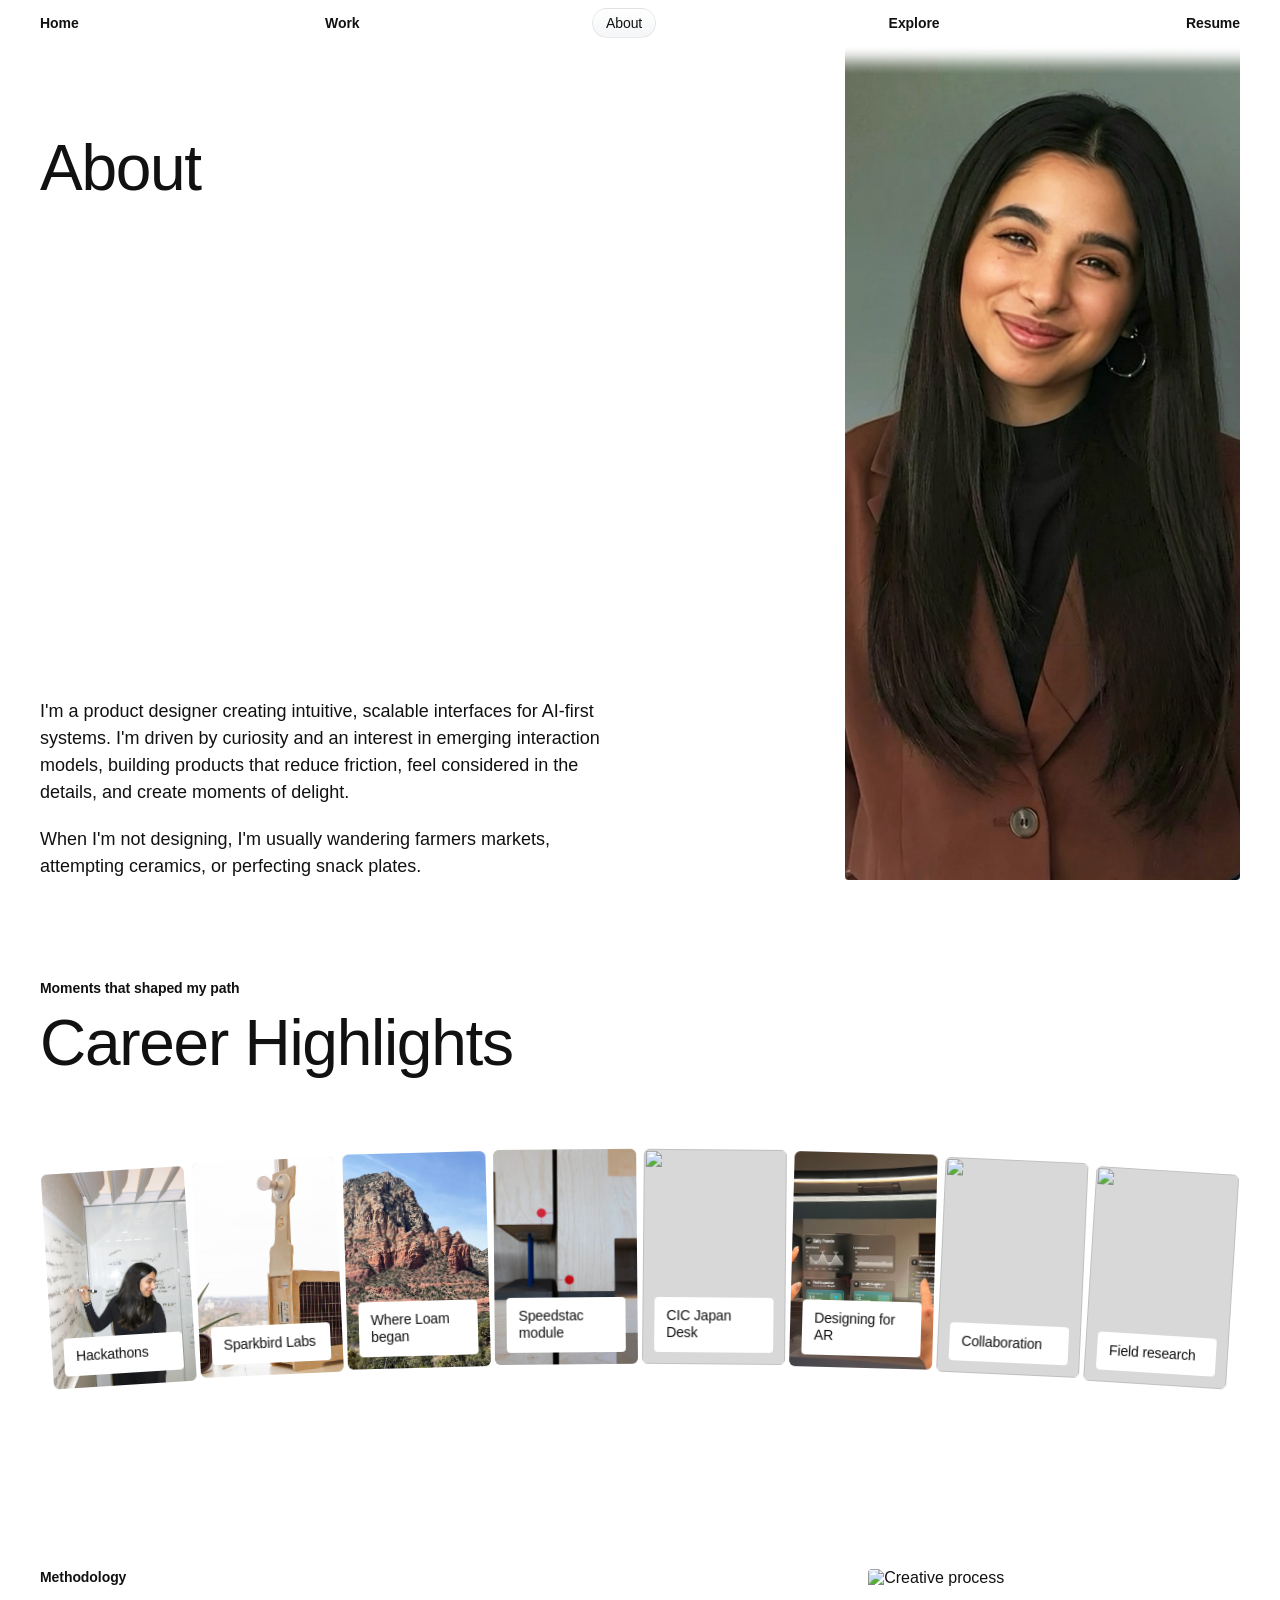
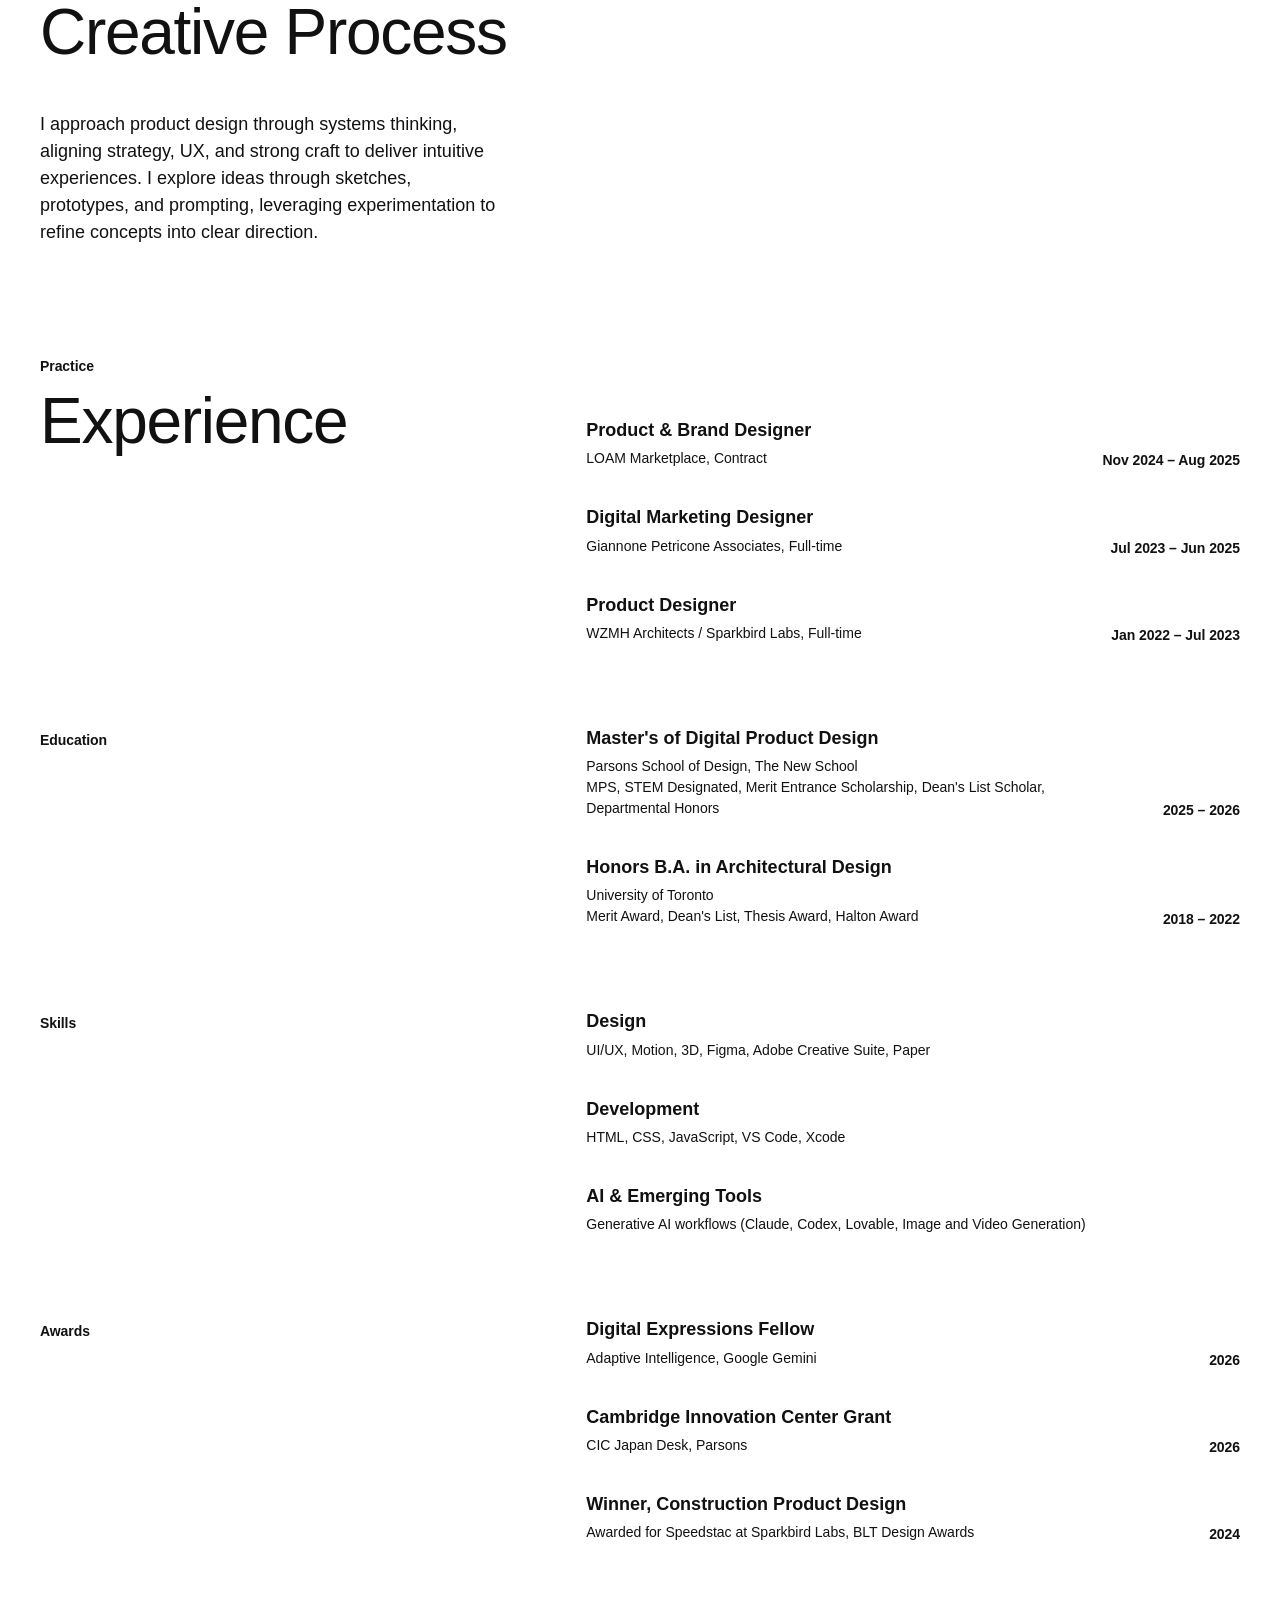
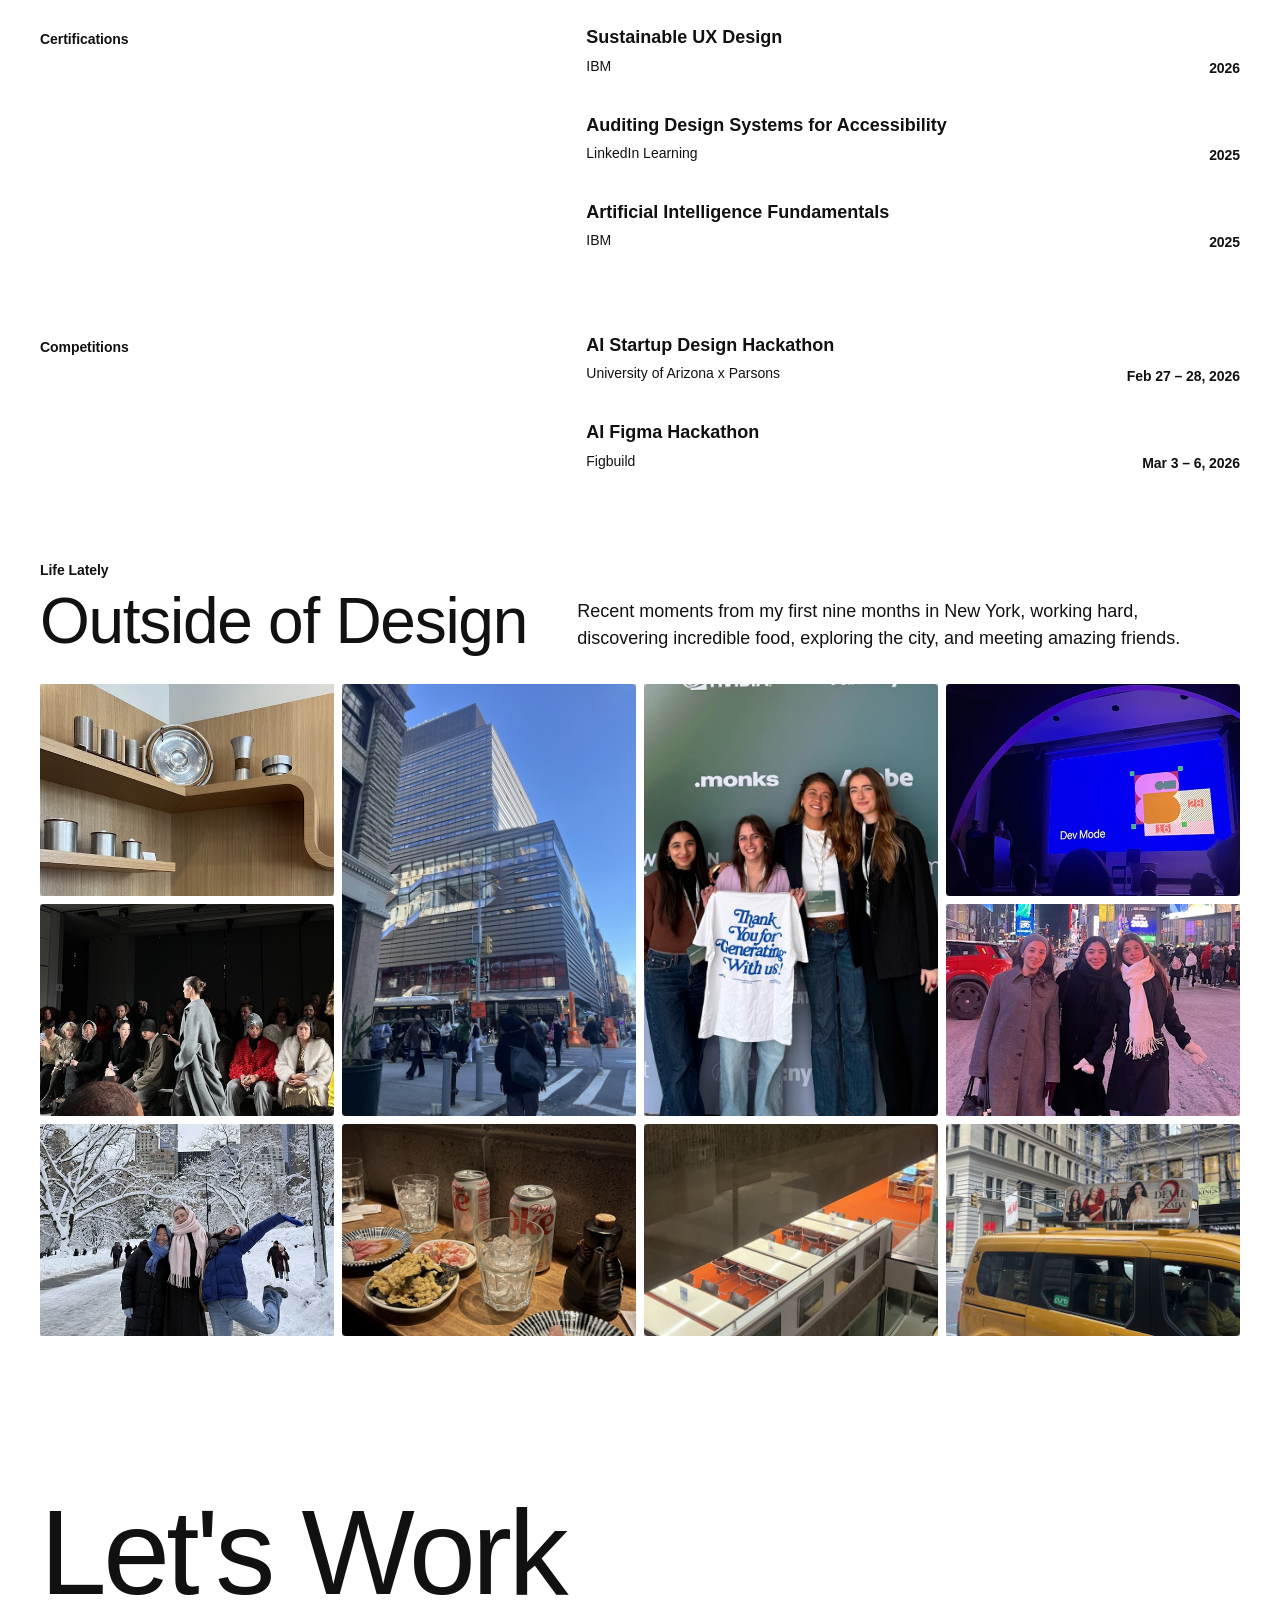
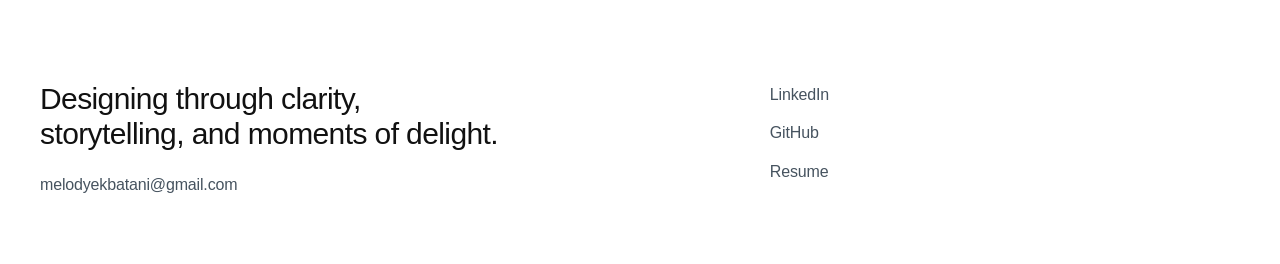
==== commit 94152db6: "Glass component system, prose cuts, and video still-frame fixes Interaction - One "bubble to glass" " ====
--- a/about/index.html
+++ b/about/index.html
@@ -12,15 +12,15 @@
   <meta name="description" content="Designer with a background in architecture and innovation, interested in emerging interaction models and AI systems.">
   <meta property="og:type" content="website">
   <meta property="og:site_name" content="Melody Ekbatani">
-  <meta property="og:title" content="About — Melody Ekbatani">
+  <meta property="og:title" content="About | Melody Ekbatani">
   <meta property="og:description" content="Designer with a background in architecture and innovation, interested in emerging interaction models and AI systems.">
   <meta property="og:image" content="https://melodyekbatani.com/share-card.png?v=3">
   <meta property="og:url" content="https://melodyekbatani.com/about/">
   <meta name="twitter:card" content="summary_large_image">
-  <meta name="twitter:title" content="About — Melody Ekbatani">
+  <meta name="twitter:title" content="About | Melody Ekbatani">
   <meta name="twitter:description" content="Designer with a background in architecture and innovation, interested in emerging interaction models and AI systems.">
   <meta name="twitter:image" content="https://melodyekbatani.com/share-card.png?v=3">
-  <link rel="stylesheet" href="../style.css?v=86">
+  <link rel="stylesheet" href="../style.css?v=158">
   <script src="https://unpkg.com/@phosphor-icons/web@2.1.1/src/index.js"></script>
   <style>
 
@@ -249,6 +249,7 @@
       width: 100%;
       aspect-ratio: 2 / 3;          /* taller than 4:5 */
       overflow: hidden;
+      border-radius: var(--radius-lg);   /* outer — framed media */
       background: #d8d8d8;
     }
     .highlight-card-image img {
@@ -269,6 +270,7 @@
       right: 12px;
       padding: 10px 12px;
       background: #ffffff;
+      border-radius: var(--radius);      /* inner — nested inside the media */
       color: var(--ink);
       opacity: 1;
       pointer-events: none;
--- a/style.css
+++ b/style.css
@@ -9,7 +9,7 @@
   --ink:          #111111;
   --ink-soft:     #46535f;
   --ink-faint:    #5a6470;
-  --muted:        #AAAAAA;
+  --muted:        #767676;   /* lightest grey that passes WCAG AA on white (4.5:1) */
   --rule:         #DFDFDF;
   --rule-soft:    rgba(17, 17, 17, 0.10);
   --rule-medium:  rgba(17, 17, 17, 0.15);
@@ -28,8 +28,9 @@
   --fs-lead:      clamp(20px, 2.7vw, 34px);   /* large lead paragraph (medium wt, -0.03em) */
   --fs-h1:        clamp(32px, 4vw, 52px);
   --fs-h2:        clamp(18px, 2vw, 24px);
-  --fs-nav:       30px;
+  --fs-nav:       20px;
   --fs-body:      18px;
+  --fs-body-sm:   16px;  /* long intro paragraphs (hero bio) */
   --fs-small:     14px;
   --fs-micro:     12px;
   --fs-nano:      10px;
@@ -51,7 +52,8 @@
   /* Layout */
   --pad-page:     40px;
   --pad-page-sm:  20px;
-  --nav-h:        72px;
+  --nav-h:        46px;
+  --toc-h:        38px;   /* case-study bottom section nav (13px type, no pill) */
   --sidebar-w:    200px;
   --section-pad:  clamp(60px, 8vw, 120px);
   --project-pad-b: 10rem;
@@ -72,6 +74,17 @@
   /* Motion */
   --ease-out:     cubic-bezier(0.22, 1, 0.36, 1);
   --ease-emil:    cubic-bezier(.2, .7, .2, 1);
+  --ease-soft:    cubic-bezier(0.16, 1, 0.3, 1);   /* long, unhurried settle */
+
+  /* ─── Bubble → glass ───
+     One motion, shared by every glass surface on the site: a small round
+     bubble inflates outward from the centre until it becomes the full pill.
+     Only the glass moves — type is revealed by the clip, never scaled,
+     faded or distorted. Drive it by transitioning clip-path between these
+     two values. */
+  --bubble-seed:  inset(calc(50% - 10px) calc(50% - 10px) round 999px);
+  --bubble-full:  inset(0 0 0 0 round 999px);
+  --bubble-dur:   540ms;
   --t-fast:       140ms;
   --t-base:       220ms;
   --t-slow:       360ms;
@@ -285,29 +298,79 @@
 .nav-indicator { display: none; }
 
 nav a {
-  font-size: 30px;
+  font-size: var(--fs-nav);
   font-weight: 500;
   letter-spacing: 0.02em;
   text-transform: none;
   color: var(--ink);
   position: relative;
-  padding: 4px 0;
-}
-
+  padding: 0;
+  /* own stacking context so the hover bubble (::before, z-index:-1) sits
+     behind the text but still above the nav's own background */
+  isolation: isolate;
+}
+
+/* ─── Nav: the pill IS the state ───
+   One idea, used consistently. The current page wears the pill; hovering any
+   link brings the same pill in, and a single slow light sweep crosses it —
+   the only "extra" on hover. No underlines. */
+nav a::before {
+  content: '';
+  position: absolute;
+  inset: -7px -14px;
+  border-radius: var(--radius-pill);
+  background: linear-gradient(180deg,
+    rgba(255,255,255,0.90) 0%,
+    rgba(247,248,250,0.70) 55%,
+    rgba(238,240,243,0.62) 100%);
+  border: 1px solid rgba(17, 17, 17, 0.09);
+  box-shadow: inset 0 1px 0 rgba(255, 255, 255, 0.9);
+  z-index: -1;
+  /* bubble → glass; the text above it never moves */
+  opacity: 0;
+  clip-path: var(--bubble-seed);
+  transition:
+    opacity   200ms var(--ease-soft),
+    clip-path var(--bubble-dur) var(--ease-soft);
+}
+
+/* current page: the glass is simply there */
+nav a.active::before { opacity: 1; clip-path: var(--bubble-full); }
+
+/* hover / focus: the bubble inflates into the glass */
+nav a:hover::before,
+nav a:focus-visible::before { opacity: 1; clip-path: var(--bubble-full); }
+
+/* the extra: one unhurried specular sweep across the glass */
 nav a::after {
   content: '';
   position: absolute;
-  left: 0;
-  bottom: 2px;
-  width: 0;
-  height: 1px;
-  background: currentColor;
-  transition: width 300ms ease;
-}
-
+  inset: -7px -14px;
+  border-radius: var(--radius-pill);
+  z-index: -1;
+  opacity: 0;
+  pointer-events: none;
+  background: linear-gradient(100deg,
+    rgba(255,255,255,0) 38%,
+    rgba(255,255,255,0.85) 50%,
+    rgba(255,255,255,0) 62%);
+  background-size: 260% 100%;
+  background-position: 150% 0;
+}
 nav a:hover::after,
-nav a.active::after {
-  width: 100%;
+nav a:focus-visible::after {
+  opacity: 1;
+  animation: navSheen 1100ms var(--ease-soft) both;
+}
+@keyframes navSheen {
+  from { background-position: 150% 0; }
+  to   { background-position: -60% 0; }
+}
+
+@media (prefers-reduced-motion: reduce) {
+  /* no inflate — the glass just appears */
+  nav a::before { transition: opacity 240ms ease; clip-path: var(--bubble-full); }
+  nav a::after  { display: none; }
 }
 
 nav a.active {
@@ -336,7 +399,7 @@
   grid-template-columns: 1fr 1fr 1fr;
   align-items: stretch;
   gap: 56px;
-  padding: 40px var(--pad-page) 64px;
+  padding: 40px var(--pad-page) 124px;
 }
 
 .hero-year {
@@ -2051,14 +2114,14 @@
   position: absolute;
   left: -6%;
   width: 112%;              /* overhang so the blur doesn't fade at the sides */
-  bottom: calc(100% - 72px);   /* = OVERLAP in the script */
-  height: 160px;               /* reaches ~70px above the edge — softens the seam without washing out the hero */
+  bottom: calc(100% - 60px);   /* = OVERLAP in the script */
+  height: 110px;               /* reaches ~50px above the panel edge (+16px blur); hero padding-bottom must exceed that */
   z-index: 0;
   pointer-events: none;
   filter: blur(16px);       /* turns the drawn wave into a soft gradient */
 }
 @media (max-width: 768px) {
-  .work-pixels { height: 140px; filter: blur(12px); }
+  .work-pixels { height: 95px; filter: blur(12px); }
 }
 .work-panel-inner {
   position: relative;
@@ -2079,8 +2142,9 @@
 .hero-links a::after { display: none; }
 .hero-links a .link-text {
   padding-bottom: 3px;
+  /* same hairline weight as the nav underline, not a hard black rule */
   background:
-    linear-gradient(var(--ink), var(--ink)) 0 100% / 0 1px no-repeat,
+    linear-gradient(rgba(17,17,17,0.42), rgba(17,17,17,0.42)) 0 100% / 0 1px no-repeat,
     linear-gradient(var(--rule), var(--rule)) 0 100% / 100% 1px no-repeat;
   transition: background-size 380ms var(--ease-out, ease);
 }
@@ -2230,7 +2294,7 @@
 .work-grid .project-secondary-tags { gap: 6px; }
 @media (max-width: 768px) {
   .work-grid .project-featured-meta .tag,
-  .work-grid .project-secondary-tags .tag { font-size: 12px; padding: 3px 10px; }
+  .work-grid .project-secondary-tags .tag { font-size: 12px; padding: 4px 12px; }
 }
 
 /* Per-card media zoom — set --media-zoom on the <article> (e.g. Parameter
@@ -2299,8 +2363,9 @@
 .page-footer-links a .link-text,
 a.page-footer-email .link-text {
   padding-bottom: 3px;
+  /* same hairline weight as the nav underline, not a hard black rule */
   background:
-    linear-gradient(var(--ink), var(--ink)) 0 100% / 0 1px no-repeat,
+    linear-gradient(rgba(17,17,17,0.42), rgba(17,17,17,0.42)) 0 100% / 0 1px no-repeat,
     linear-gradient(var(--rule), var(--rule)) 0 100% / 100% 1px no-repeat;
   transition: background-size 380ms var(--ease-out, ease);
 }
@@ -2353,17 +2418,25 @@
   color: var(--ink-soft);
   transition: color 200ms ease;
 }
+/* Same glass pill and bubble entrance as the nav, at link scale. */
 .hero-links a::before,
 .page-footer-links a.page-footer-link::before,
 a.page-footer-email::before {
   content: '';
   position: absolute;
-  inset: 0 -8px;
-  border-radius: var(--radius);
-  background: rgba(17, 17, 17, 0.05);
+  inset: -5px -12px;
+  border-radius: var(--radius-pill);
+  background: linear-gradient(180deg,
+    rgba(255,255,255,0.90) 0%,
+    rgba(247,248,250,0.70) 55%,
+    rgba(238,240,243,0.62) 100%);
+  border: 1px solid rgba(17, 17, 17, 0.09);
+  box-shadow: inset 0 1px 0 rgba(255, 255, 255, 0.9);
   opacity: 0;
-  transform: scale(0.94);
-  transition: opacity 220ms ease, transform 320ms var(--ease-out, ease);
+  clip-path: var(--bubble-seed);
+  transition:
+    opacity   200ms var(--ease-soft),
+    clip-path var(--bubble-dur) var(--ease-soft);
   pointer-events: none;
   z-index: -1;
 }
@@ -2382,7 +2455,15 @@
 a.page-footer-email:hover::before,
 a.page-footer-email:focus-visible::before {
   opacity: 1;
-  transform: scale(1);
+  clip-path: var(--bubble-full);
+}
+@media (prefers-reduced-motion: reduce) {
+  .hero-links a::before,
+  .page-footer-links a.page-footer-link::before,
+  a.page-footer-email::before {
+    transition: opacity 200ms ease;
+    clip-path: var(--bubble-full);
+  }
 }
 .hero-links a,
 .page-footer-links a.page-footer-link,
@@ -2592,3 +2673,196 @@
 .work-intro-title,
 .work-intro-copy { flex: none; width: 100%; }
 .work-intro-spacer { display: none; }
+
+/* Top nav: short, even, static fade under its bottom edge */
+nav { box-shadow: none; }
+nav::before {
+  content: '';
+  position: absolute;
+  left: 0;
+  right: 0;
+  top: 100%;
+  height: 28px;
+  /* eased (not linear) fall-off — no visible band where content starts */
+  background: linear-gradient(to bottom,
+    rgba(255,255,255,1)    0%,
+    rgba(255,255,255,0.97) 10%,
+    rgba(255,255,255,0.91) 20%,
+    rgba(255,255,255,0.82) 30%,
+    rgba(255,255,255,0.70) 40%,
+    rgba(255,255,255,0.56) 50%,
+    rgba(255,255,255,0.42) 60%,
+    rgba(255,255,255,0.28) 70%,
+    rgba(255,255,255,0.16) 80%,
+    rgba(255,255,255,0.07) 90%,
+    rgba(255,255,255,0)    100%);
+  pointer-events: none;
+}
+
+
+/* ─── Accessibility: WCAG AA contrast (≥ 4.5:1 for small text) ─── */
+/* Tag chips: #6b6b6b on the chip fill ≈ 5.0:1 (was #8c8c8c ≈ 3.2:1) */
+/* Aqua-era glossy capsule: lit top half, bevel, hairline edge */
+.work-grid .project-featured-meta .tag,
+.work-grid .project-secondary-tags .tag,
+.work-grid .project-featured-meta .tag:hover,
+.work-grid .project-secondary-tags .tag:hover {
+  color: #5c6670;
+  padding: 5px 13px;   /* proportioned like the nav pill: more side than top */
+  letter-spacing: -0.005em;
+  /* gentle top-light, no mid-gloss break — reads as a label, not a button */
+  background: linear-gradient(180deg,
+    rgba(255,255,255,0.90) 0%,
+    rgba(247,248,250,0.70) 55%,
+    rgba(238,240,243,0.62) 100%);
+  border: 1px solid rgba(17,17,17,0.09);
+  /* inset only — no outer lift, so nothing reads as pressable */
+  box-shadow: inset 0 1px 0 rgba(255,255,255,0.9);
+}
+/* Hover label: same surface language as the tag chips — gentle top-light,
+   hairline edge, inset highlight, no outer lift. Opaque enough that ink text
+   holds ≥ 13:1 over any image. */
+.project-cursor {
+  padding: 8px 17px;   /* matches the nav pill's balance: more side than top */
+  background: linear-gradient(180deg,
+    rgba(255,255,255,0.95) 0%,
+    rgba(250,251,252,0.90) 55%,
+    rgba(243,245,247,0.88) 100%);
+  border: 1px solid rgba(17,17,17,0.09);
+  outline: none;
+  box-shadow: inset 0 1px 0 rgba(255,255,255,0.9);
+  color: #3f4750;
+}
+/* Case-study section nav at rest: #767676 ≈ 4.5:1 on white (was #aaa ≈ 2.3:1) */
+body .cs-toc a { color: #767676; }
+
+/* ─── Hover label: same bubble → glass as the nav ───
+   A small bubble inflates into the pill and the word is simply revealed by
+   the clip — no fade, no scale, nothing done to the type itself. */
+.project-cursor {
+  scale: 1;
+  clip-path: var(--bubble-seed);
+  transition:
+    opacity   200ms var(--ease-soft),
+    clip-path var(--bubble-dur) var(--ease-soft);
+}
+.project-cursor.is-visible { clip-path: var(--bubble-full); }
+
+@media (prefers-reduced-motion: reduce) {
+  .project-cursor { transition: opacity 180ms ease; clip-path: none; }
+}
+
+/* ─── Hero bio ───
+   18px crowded the three-line paragraph; --fs-body-sm holds the measure
+   without reading small. Spacing between the lines comes from .hero-bio's
+   flex `gap` alone — no per-paragraph margins, so the rhythm stays even. */
+.hero-bio .t-body {
+  font-size: var(--fs-body-sm);
+  line-height: var(--lh-body);
+}
+.hero-bio-now {
+  color: var(--ink);
+}
+
+
+/* ─── Case-study section nav: short, even, static fade above it ───
+   The animated seam wave smeared ~40px of white above this bar, which read
+   as extra height and never looked even at this scale. Same eased, static
+   gradient as nav::before, mirrored upward. */
+body .cs-toc::before {
+  content: '';
+  position: absolute;
+  left: 0;
+  right: 0;
+  bottom: 100%;
+  height: 24px;
+  background: linear-gradient(to top,
+    rgba(255,255,255,1)    0%,
+    rgba(255,255,255,0.97) 10%,
+    rgba(255,255,255,0.91) 20%,
+    rgba(255,255,255,0.82) 30%,
+    rgba(255,255,255,0.70) 40%,
+    rgba(255,255,255,0.56) 50%,
+    rgba(255,255,255,0.42) 60%,
+    rgba(255,255,255,0.28) 70%,
+    rgba(255,255,255,0.16) 80%,
+    rgba(255,255,255,0.07) 90%,
+    rgba(255,255,255,0)    100%);
+  pointer-events: none;
+}
+body .cs-toc a { font-size: 13px; padding: 0; }
+
+/* ─── Competitor grid (case studies): keep products whole ───
+   Lives here rather than in a page's inline <style> so it is cache-busted
+   with the stylesheet and cannot lose to the base `object-fit: cover`. */
+.cs-media-grid-5 .cs-figure-media img,
+.cs-page .cs-media-grid-5 .cs-figure-media img {
+  object-fit: contain;
+  width: 100%;
+  height: 100%;
+  padding: 14px;
+}
+
+/* A section that is only a kicker + heading should sit close to the media it
+   introduces, not a full --cs-rhythm away from it. */
+.cs-page > .cs-title-only { margin-bottom: calc(var(--cs-rhythm) * -0.6); }
+
+/* Media stack running straight into the Overview meta grid: a full
+   --cs-rhythm reads as a hole, since the figcaption already supplies
+   breathing room above. */
+.cs-page > .cs-stack + .cs-overview,
+.cs-page > .cs-figure + .cs-overview {
+  margin-top: calc(var(--cs-rhythm) * -0.5);
+}
+/* Meta blocks sit closer together than page-level sections. */
+.cs-overview .cs-meta-col { row-gap: 32px; }
+
+/* Meta chips (Skills / Tools) read as a plain list, not tappable controls —
+   the grey fill made them look like buttons. In style.css so it is
+   cache-busted and outranks the per-page inline rule. */
+body .cs-chips { gap: 6px 18px; }
+body .cs-chips .chip {
+  background: none;
+  border: 0;
+  padding: 0;
+  border-radius: 0;
+  color: var(--ink);
+  font-weight: var(--fw-regular);
+  line-height: var(--lh-loose);
+}
+/* One size across the whole overview meta block: values, team list, and
+   chips. --fs-body (18px) reads oversized for short meta lines. */
+body .cs-meta-block .value,
+body .cs-meta-block ul,
+body .cs-chips .chip {
+  font-size: var(--fs-body-sm);
+}
+
+/* Meta labels sit closer to the value they name (was 14px). */
+body .cs-meta-block .label { margin-bottom: 7px; }
+
+/* Kicker sits close to the heading it introduces (was 24px) — they are one
+   unit, not two stacked blocks. */
+body .cs-kicker { margin-bottom: 10px; }
+
+/* ─── Mobile ─── */
+@media (max-width: 1100px) {
+  /* Both white fades are desktop devices: the Work seam wave assumes the
+     panel rises over a fixed hero, and the nav fade assumes an opaque nav
+     bar. On narrow screens they just lay a blurred band across whatever
+     happens to be underneath. */
+  .work-pixels { display: none; }
+  nav::before { display: none; }
+}
+@media (max-width: 768px) {
+
+  /* Figure captions are desktop-only reference marks; on a phone they break
+     the run of images without adding much. */
+  .cs-figure figcaption { display: none; }
+
+  /* --lh-body (1.5) is set for wide measures; on a ~30ch phone column the
+     lines sit too far apart. */
+  .cs-block p,
+  .cs-overview-copy p,
+  .cs-feature .copy p { line-height: 1.38; }
+}
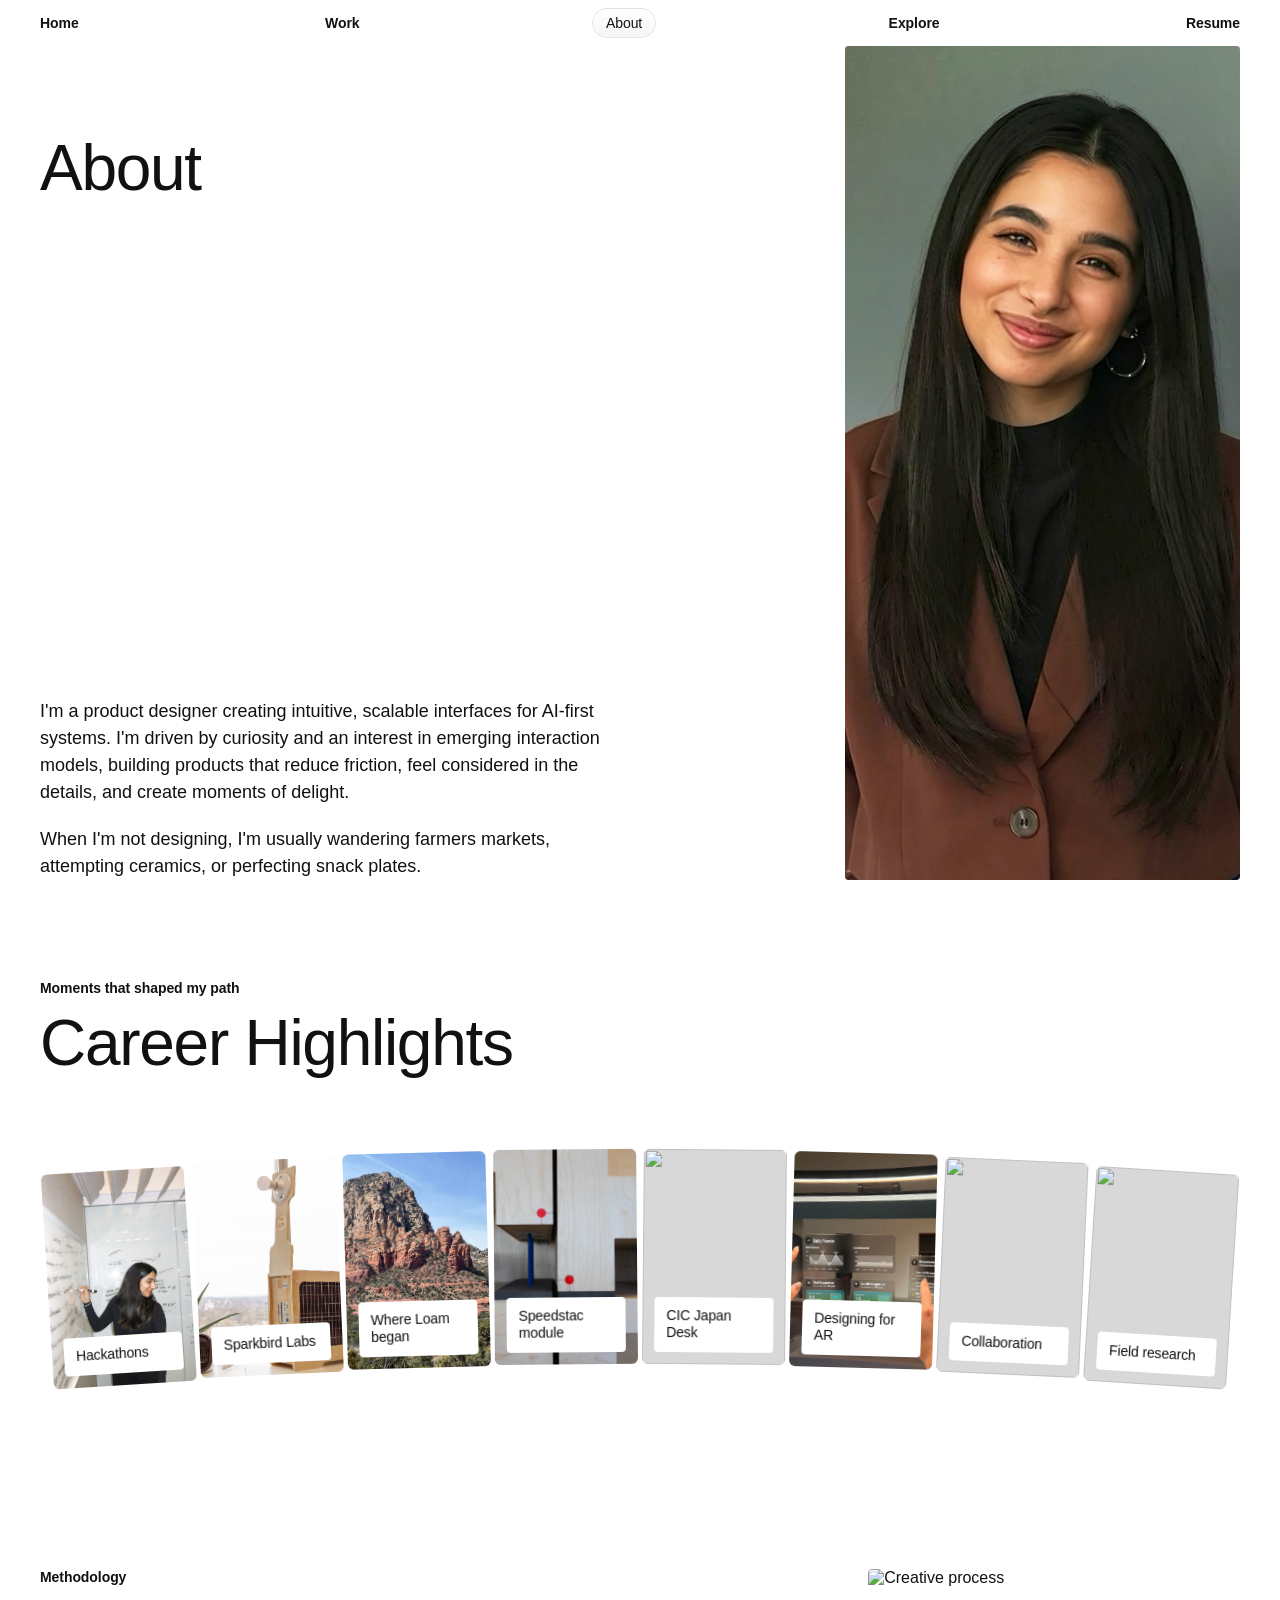
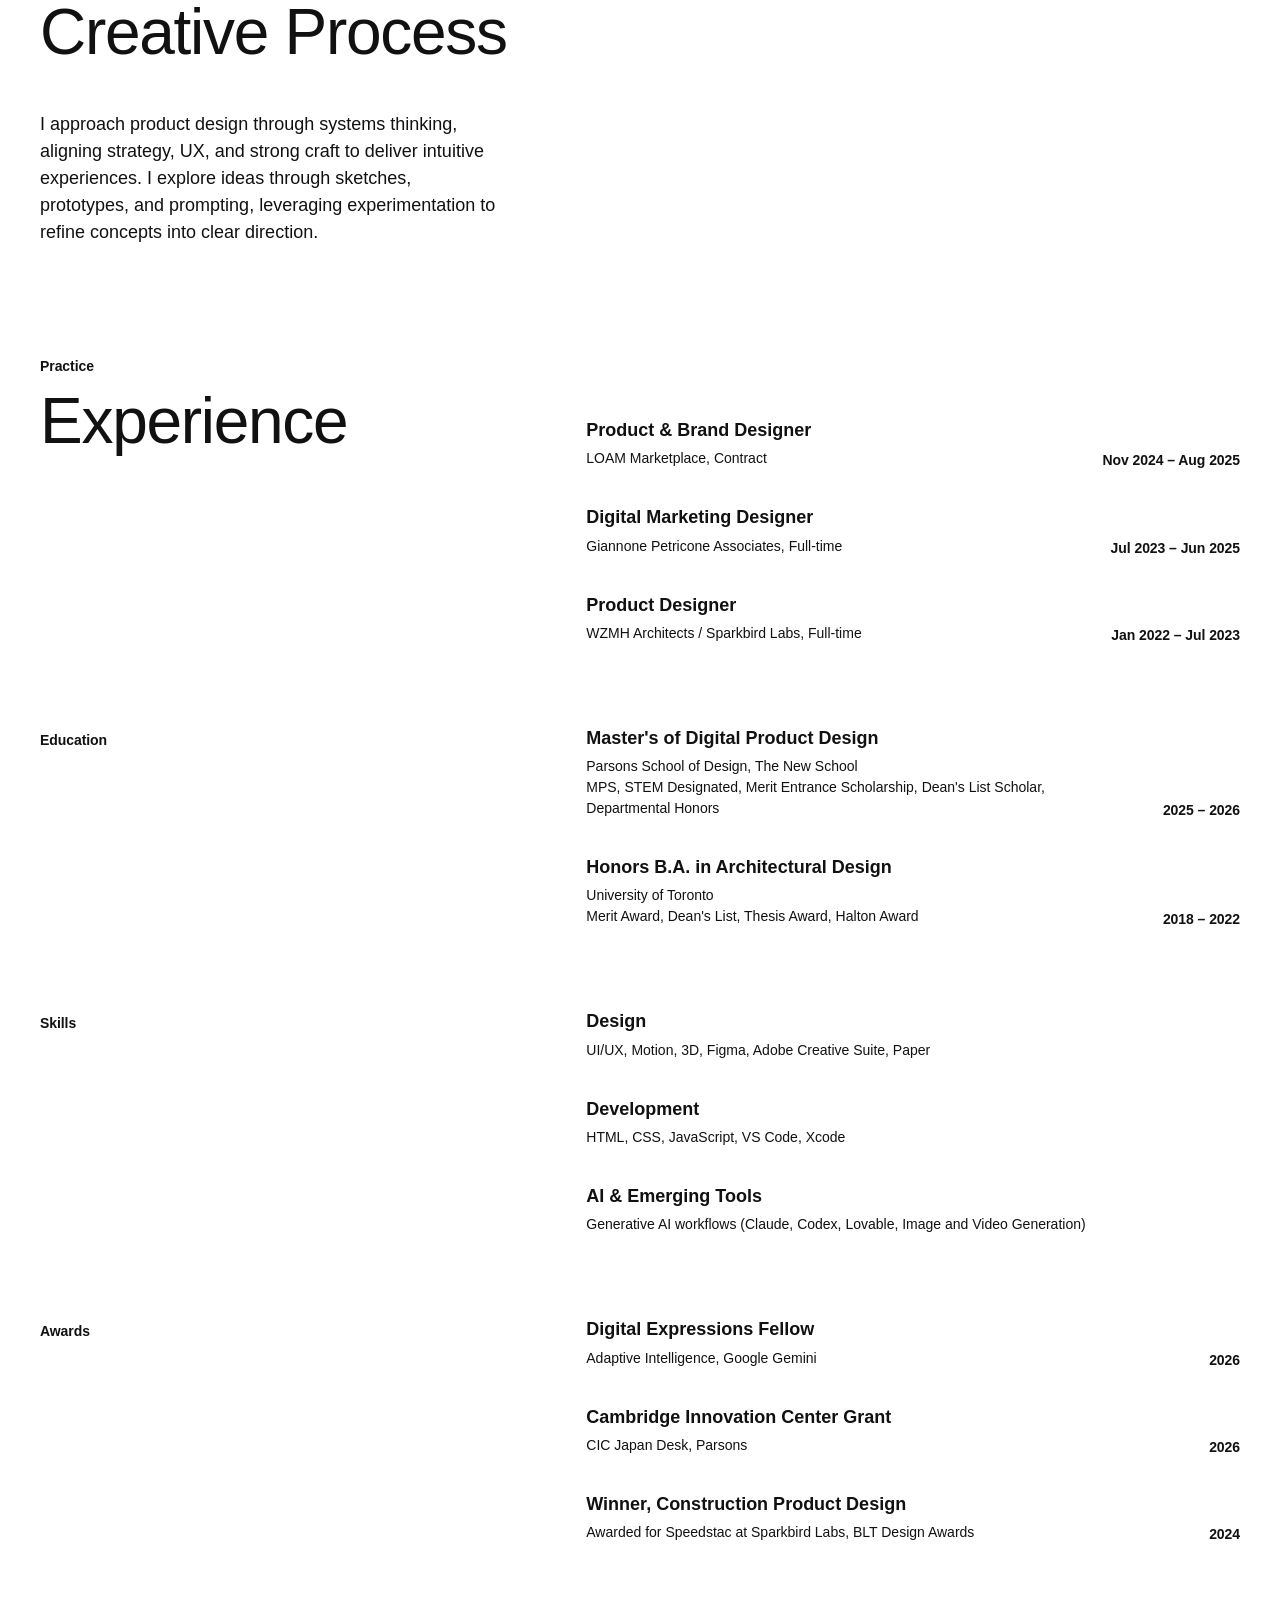
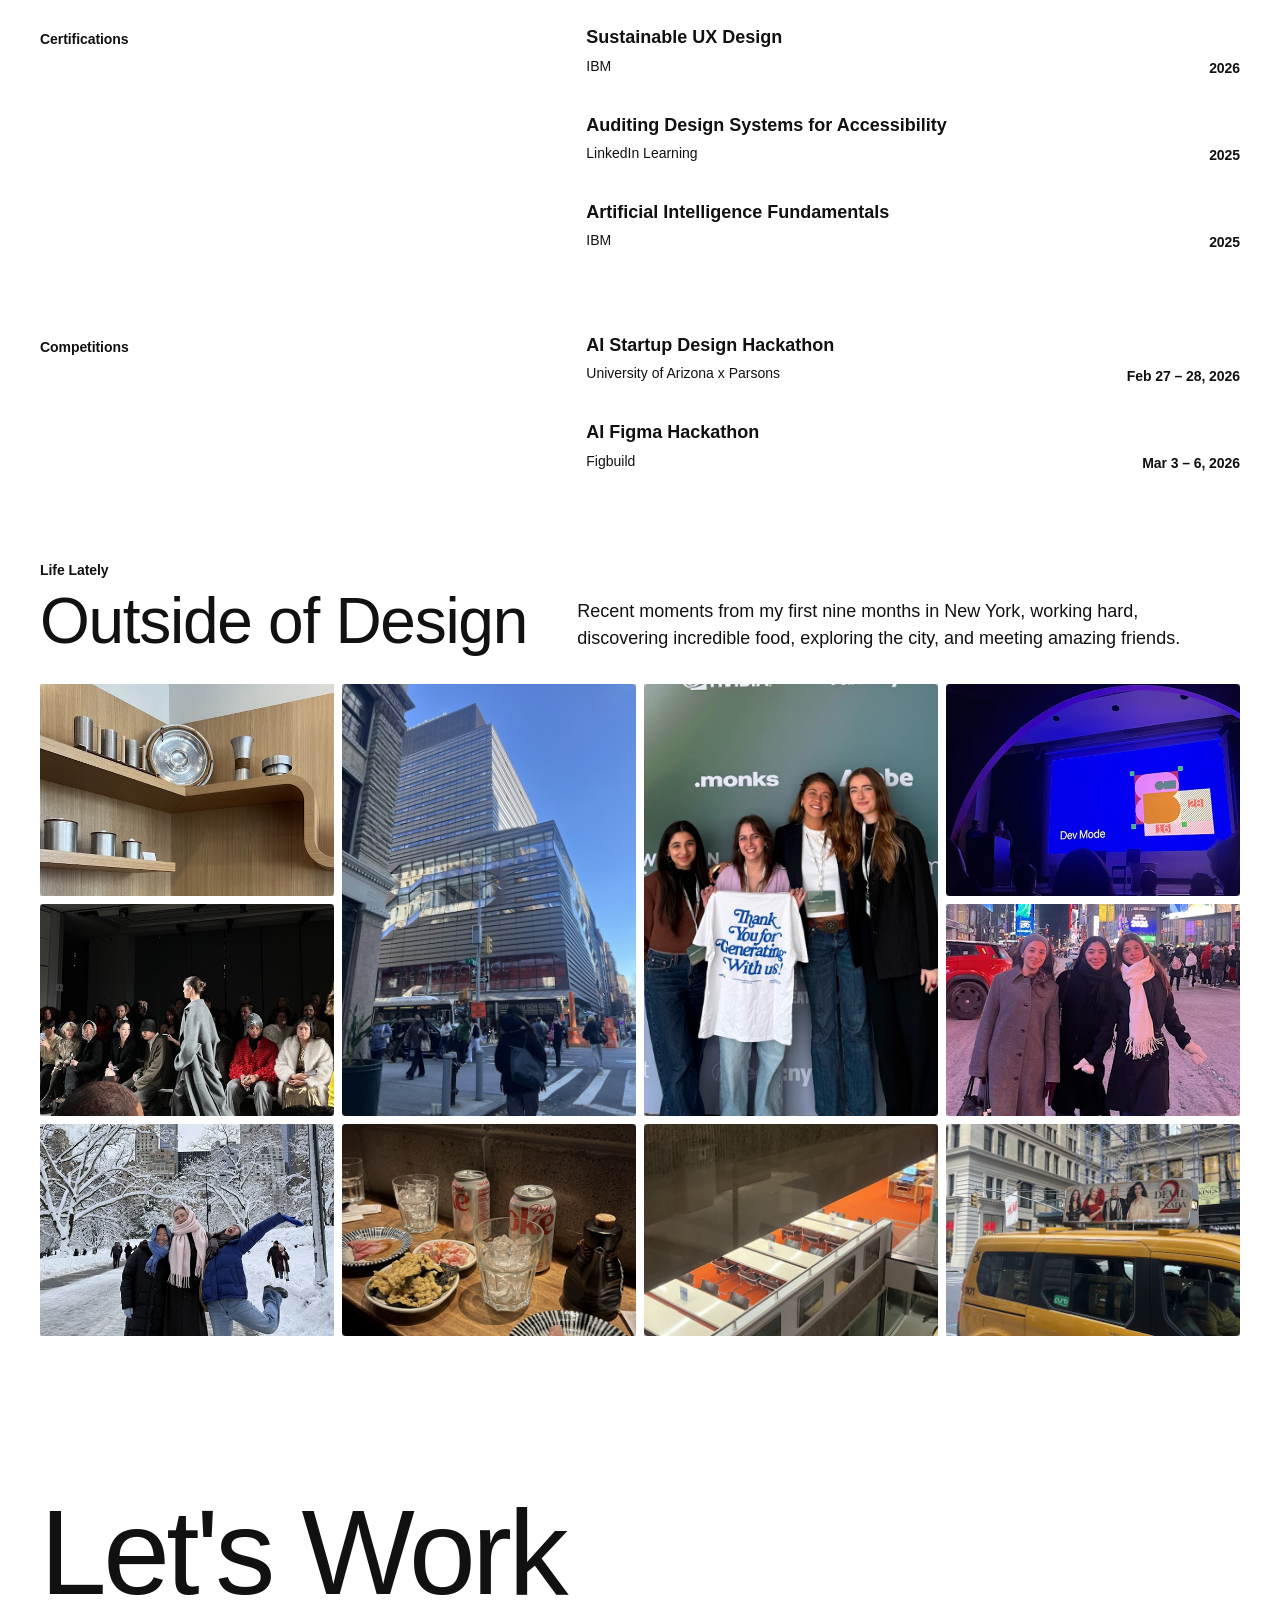
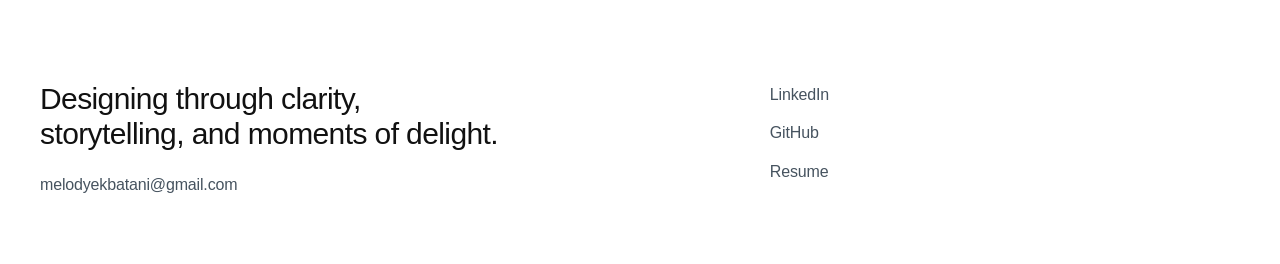
==== commit 1ca97576: "Remove the nav fade, pill the next-project CTA - Drop nav::before. A white gradient under the nav re" ====
--- a/about/index.html
+++ b/about/index.html
@@ -20,7 +20,7 @@
   <meta name="twitter:title" content="About | Melody Ekbatani">
   <meta name="twitter:description" content="Designer with a background in architecture and innovation, interested in emerging interaction models and AI systems.">
   <meta name="twitter:image" content="https://melodyekbatani.com/share-card.png?v=3">
-  <link rel="stylesheet" href="../style.css?v=158">
+  <link rel="stylesheet" href="../style.css?v=161">
   <script src="https://unpkg.com/@phosphor-icons/web@2.1.1/src/index.js"></script>
   <style>
 
--- a/style.css
+++ b/style.css
@@ -2641,20 +2641,6 @@
 }
 body .cs-toc a::after { display: none; }      /* no underline — weight + colour carry state */
 
-/* ─── Seam fade (shared pattern, see seam.js) ───
-   Soft white wave on the top edge of any [data-seam] element. */
-.seam-fade {
-  position: absolute;
-  left: -6%;
-  width: 112%;
-  bottom: calc(100% - 24px);   /* = OVERLAP in seam.js */
-  height: 64px;                /* reaches ~40px above the edge */
-  pointer-events: none;
-  filter: blur(10px);
-  z-index: -1;
-}
-[data-seam] { overflow-x: clip; overflow-y: visible; }
-body .cs-toc[data-seam] { isolation: isolate; }
 
 /* Show/hide helpers */
 .only-mobile { display: none; }
@@ -2674,30 +2660,9 @@
 .work-intro-copy { flex: none; width: 100%; }
 .work-intro-spacer { display: none; }
 
-/* Top nav: short, even, static fade under its bottom edge */
+/* Top nav sits on its own solid background; no fade below it. A white
+   gradient reads as a grey smear the moment dark media scrolls under. */
 nav { box-shadow: none; }
-nav::before {
-  content: '';
-  position: absolute;
-  left: 0;
-  right: 0;
-  top: 100%;
-  height: 28px;
-  /* eased (not linear) fall-off — no visible band where content starts */
-  background: linear-gradient(to bottom,
-    rgba(255,255,255,1)    0%,
-    rgba(255,255,255,0.97) 10%,
-    rgba(255,255,255,0.91) 20%,
-    rgba(255,255,255,0.82) 30%,
-    rgba(255,255,255,0.70) 40%,
-    rgba(255,255,255,0.56) 50%,
-    rgba(255,255,255,0.42) 60%,
-    rgba(255,255,255,0.28) 70%,
-    rgba(255,255,255,0.16) 80%,
-    rgba(255,255,255,0.07) 90%,
-    rgba(255,255,255,0)    100%);
-  pointer-events: none;
-}
 
 
 /* ─── Accessibility: WCAG AA contrast (≥ 4.5:1 for small text) ─── */
@@ -2767,8 +2732,8 @@
 
 /* ─── Case-study section nav: short, even, static fade above it ───
    The animated seam wave smeared ~40px of white above this bar, which read
-   as extra height and never looked even at this scale. Same eased, static
-   gradient as nav::before, mirrored upward. */
+   as extra height and never looked even at this scale. The bar itself is
+   hidden below 1100px, so this fade never reaches mobile. */
 body .cs-toc::before {
   content: '';
   position: absolute;
@@ -2847,12 +2812,9 @@
 
 /* ─── Mobile ─── */
 @media (max-width: 1100px) {
-  /* Both white fades are desktop devices: the Work seam wave assumes the
-     panel rises over a fixed hero, and the nav fade assumes an opaque nav
-     bar. On narrow screens they just lay a blurred band across whatever
-     happens to be underneath. */
+  /* The Work seam wave assumes the panel rises over a fixed hero; on
+     narrow screens it just lays a blurred band across whatever is under it. */
   .work-pixels { display: none; }
-  nav::before { display: none; }
 }
 @media (max-width: 768px) {
 
@@ -2866,3 +2828,43 @@
   .cs-overview-copy p,
   .cs-feature .copy p { line-height: 1.38; }
 }
+
+/* ─── "See next project": the glass pill, on a dark card ───
+   Was white text on a hard underline, which belonged to the old link
+   style. Same recipe as the nav pill, tinted for a dark ground so the
+   glass stays legible. */
+body .cs-next-cta {
+  display: inline-flex;
+  align-items: center;
+  position: relative;
+  isolation: isolate;
+  padding: 8px 17px;
+  border-radius: var(--radius-pill);
+  color: #fff;
+  padding-bottom: 8px;      /* overrides the old underline offset */
+}
+body .cs-next-cta::after { display: none; }   /* drop the underline */
+body .cs-next-cta::before {
+  content: '';
+  position: absolute;
+  inset: 0;
+  z-index: -1;
+  border-radius: var(--radius-pill);
+  background: linear-gradient(180deg,
+    rgba(255,255,255,0.20) 0%,
+    rgba(255,255,255,0.12) 55%,
+    rgba(255,255,255,0.08) 100%);
+  border: 1px solid rgba(255,255,255,0.28);
+  box-shadow: inset 0 1px 0 rgba(255,255,255,0.30);
+  opacity: 1;
+  clip-path: var(--bubble-full);
+  transition: background 260ms var(--ease-soft), border-color 260ms var(--ease-soft);
+}
+.cs-next:hover .cs-next-cta::before,
+.cs-next:focus-visible .cs-next-cta::before {
+  background: linear-gradient(180deg,
+    rgba(255,255,255,0.32) 0%,
+    rgba(255,255,255,0.22) 55%,
+    rgba(255,255,255,0.16) 100%);
+  border-color: rgba(255,255,255,0.42);
+}
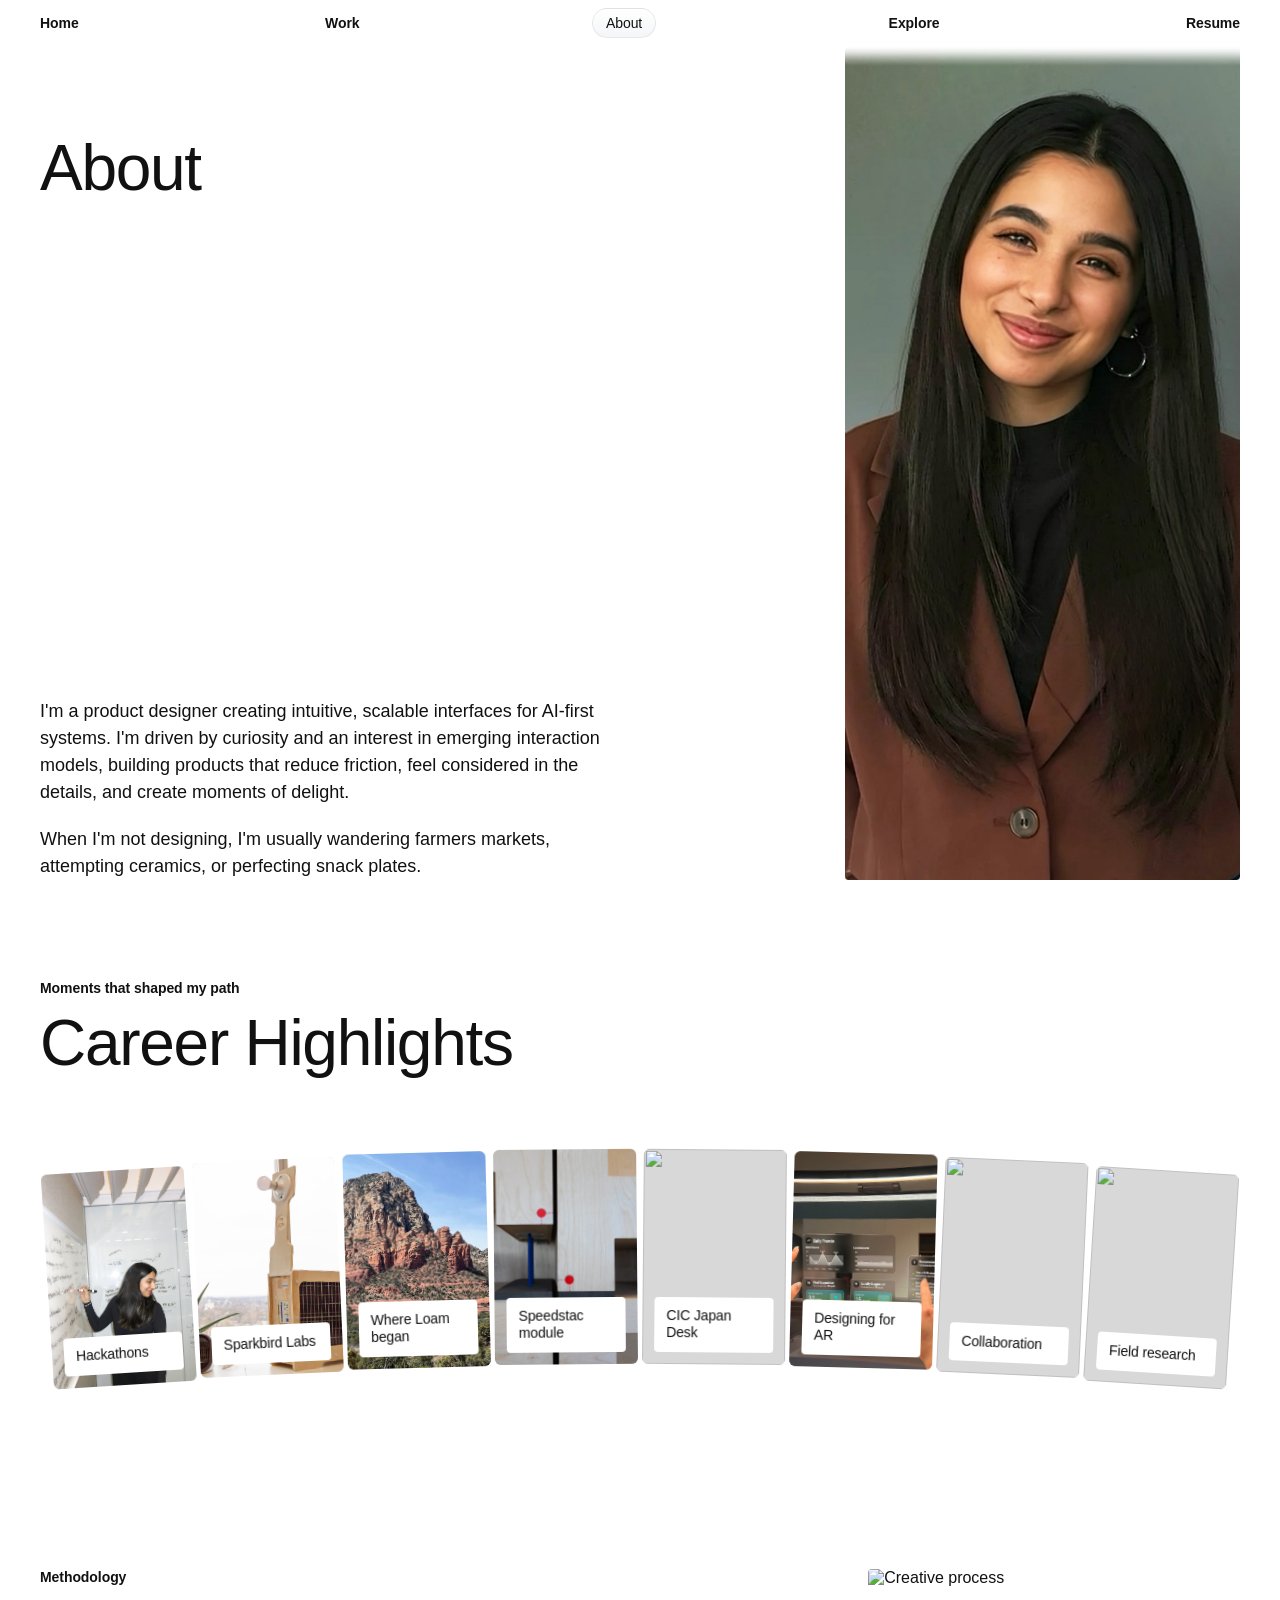
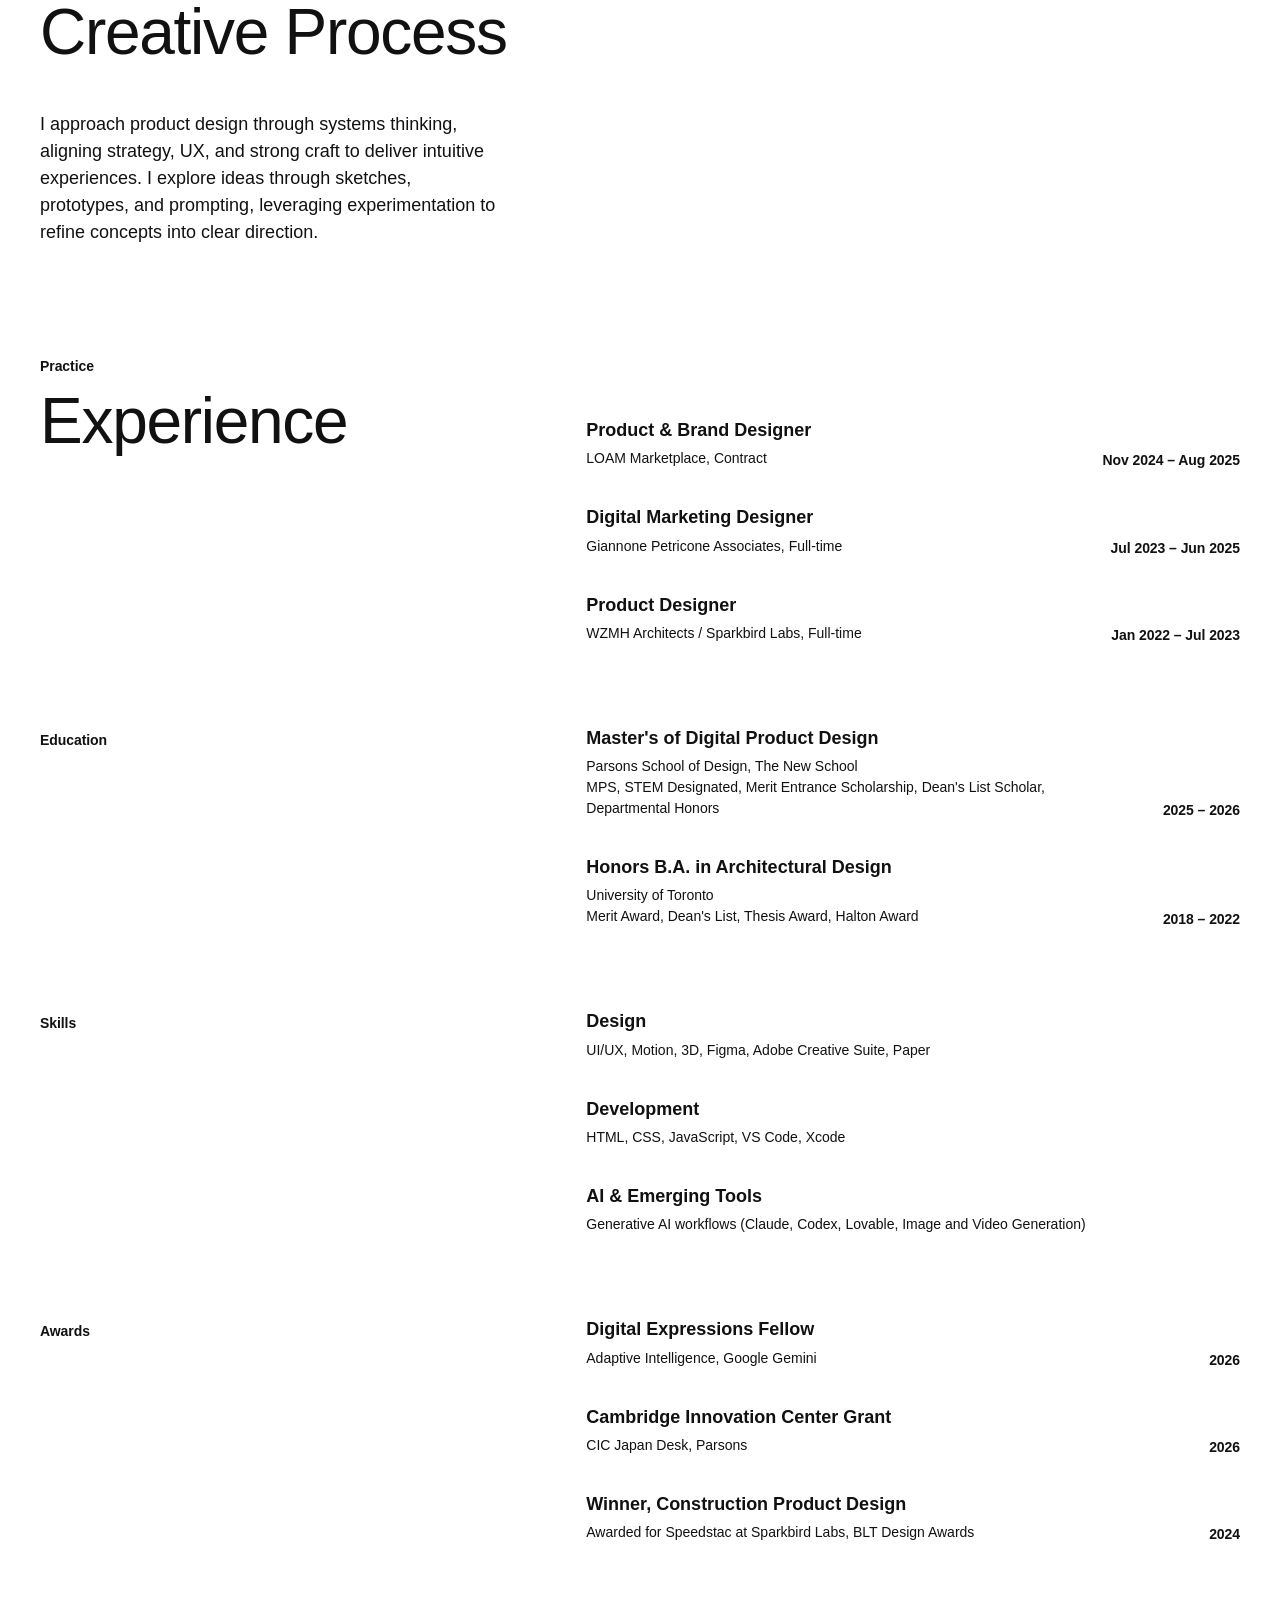
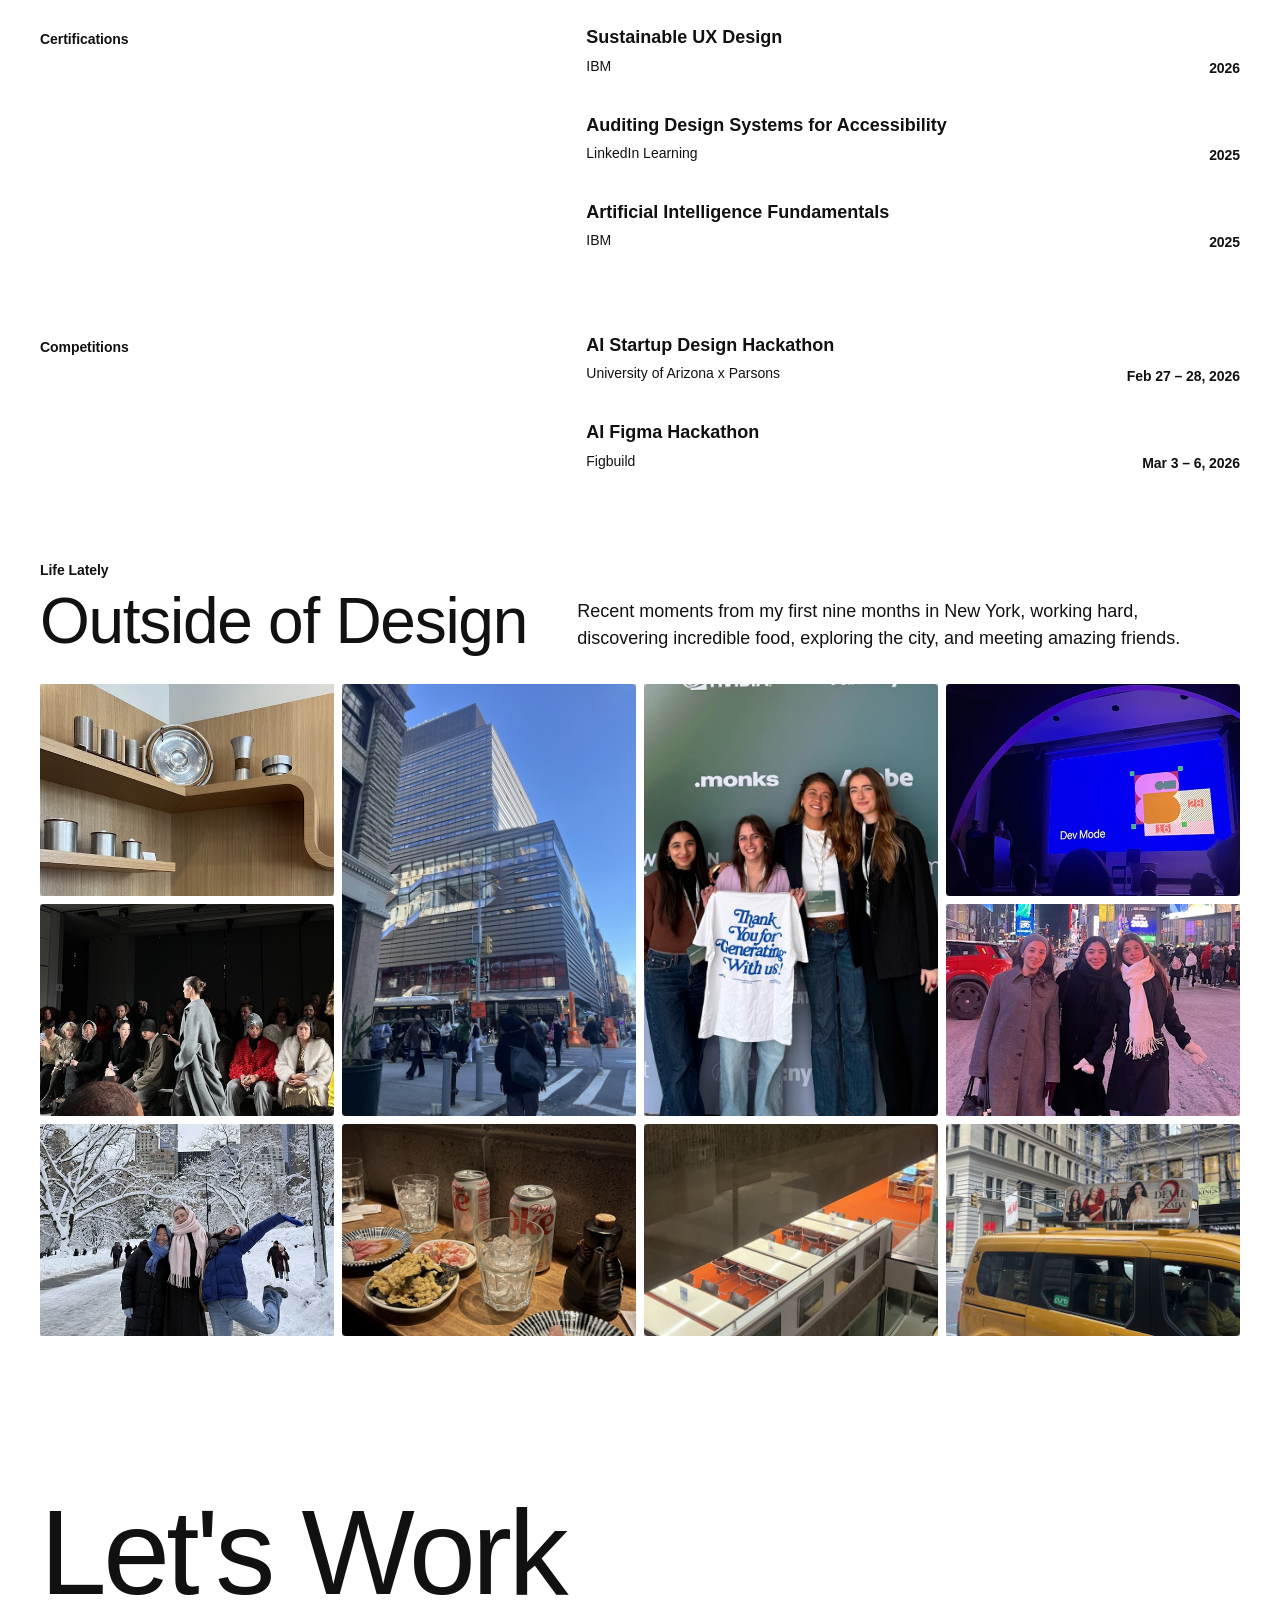
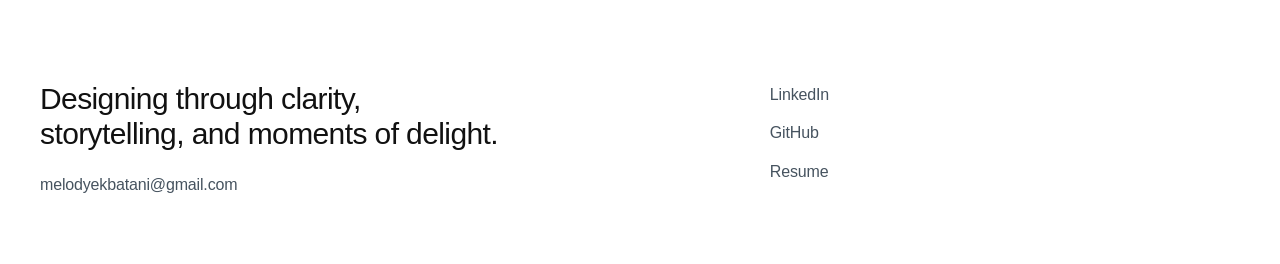
==== commit 0b2b9265: "Restore the top nav fade Removing nav::before outright overcorrected: the hard line where content me" ====
--- a/about/index.html
+++ b/about/index.html
@@ -20,7 +20,7 @@
   <meta name="twitter:title" content="About | Melody Ekbatani">
   <meta name="twitter:description" content="Designer with a background in architecture and innovation, interested in emerging interaction models and AI systems.">
   <meta name="twitter:image" content="https://melodyekbatani.com/share-card.png?v=3">
-  <link rel="stylesheet" href="../style.css?v=161">
+  <link rel="stylesheet" href="../style.css?v=162">
   <script src="https://unpkg.com/@phosphor-icons/web@2.1.1/src/index.js"></script>
   <style>
 
--- a/style.css
+++ b/style.css
@@ -2660,9 +2660,31 @@
 .work-intro-copy { flex: none; width: 100%; }
 .work-intro-spacer { display: none; }
 
-/* Top nav sits on its own solid background; no fade below it. A white
-   gradient reads as a grey smear the moment dark media scrolls under. */
+/* ─── Top nav fade ───
+   Short, even, static gradient under the nav's bottom edge so content
+   dissolves into it rather than hitting a hard line. Kept shallow (20px)
+   and eased so it stays subtle where dark media scrolls underneath. */
 nav { box-shadow: none; }
+nav::before {
+  content: '';
+  position: absolute;
+  left: 0;
+  right: 0;
+  top: 100%;
+  height: 20px;
+  background: linear-gradient(to bottom,
+    rgba(255,255,255,1)    0%,
+    rgba(255,255,255,0.96) 12%,
+    rgba(255,255,255,0.88) 24%,
+    rgba(255,255,255,0.76) 36%,
+    rgba(255,255,255,0.60) 48%,
+    rgba(255,255,255,0.44) 60%,
+    rgba(255,255,255,0.28) 72%,
+    rgba(255,255,255,0.14) 84%,
+    rgba(255,255,255,0.05) 93%,
+    rgba(255,255,255,0)    100%);
+  pointer-events: none;
+}
 
 
 /* ─── Accessibility: WCAG AA contrast (≥ 4.5:1 for small text) ─── */
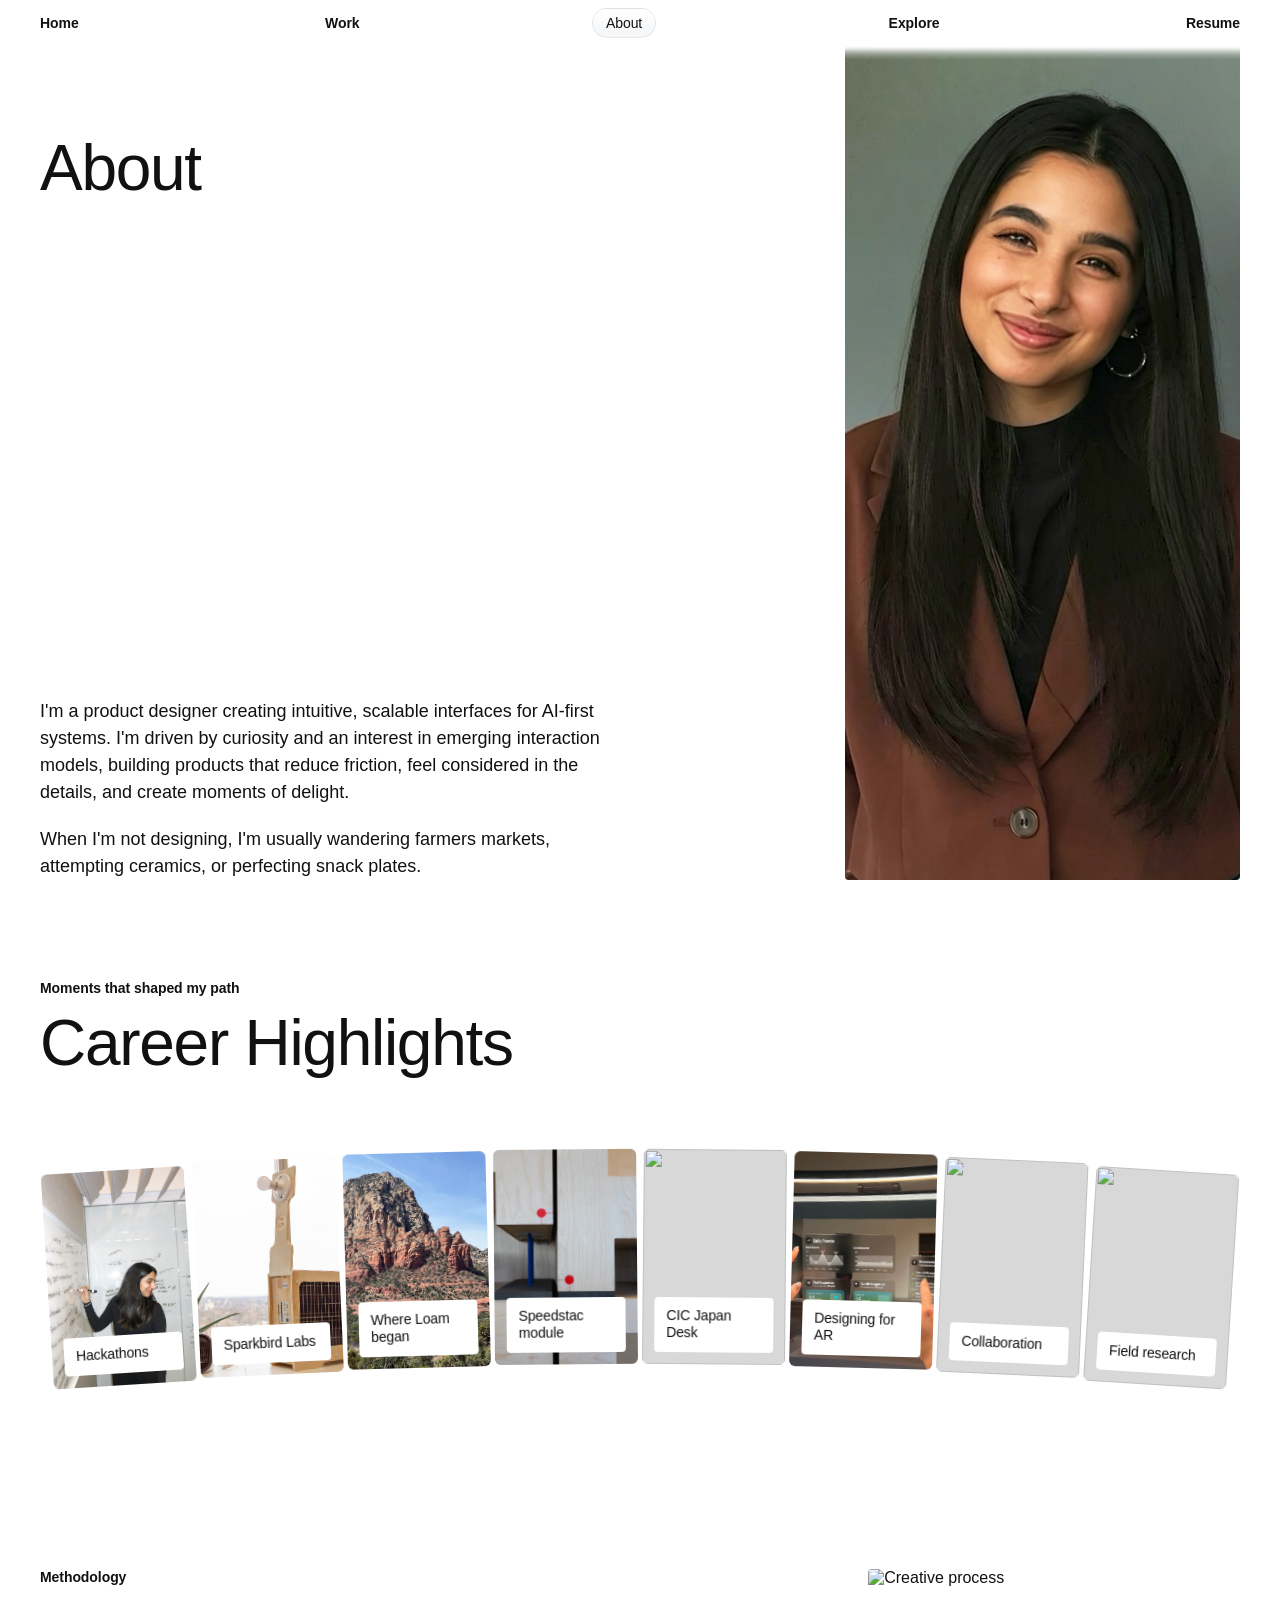
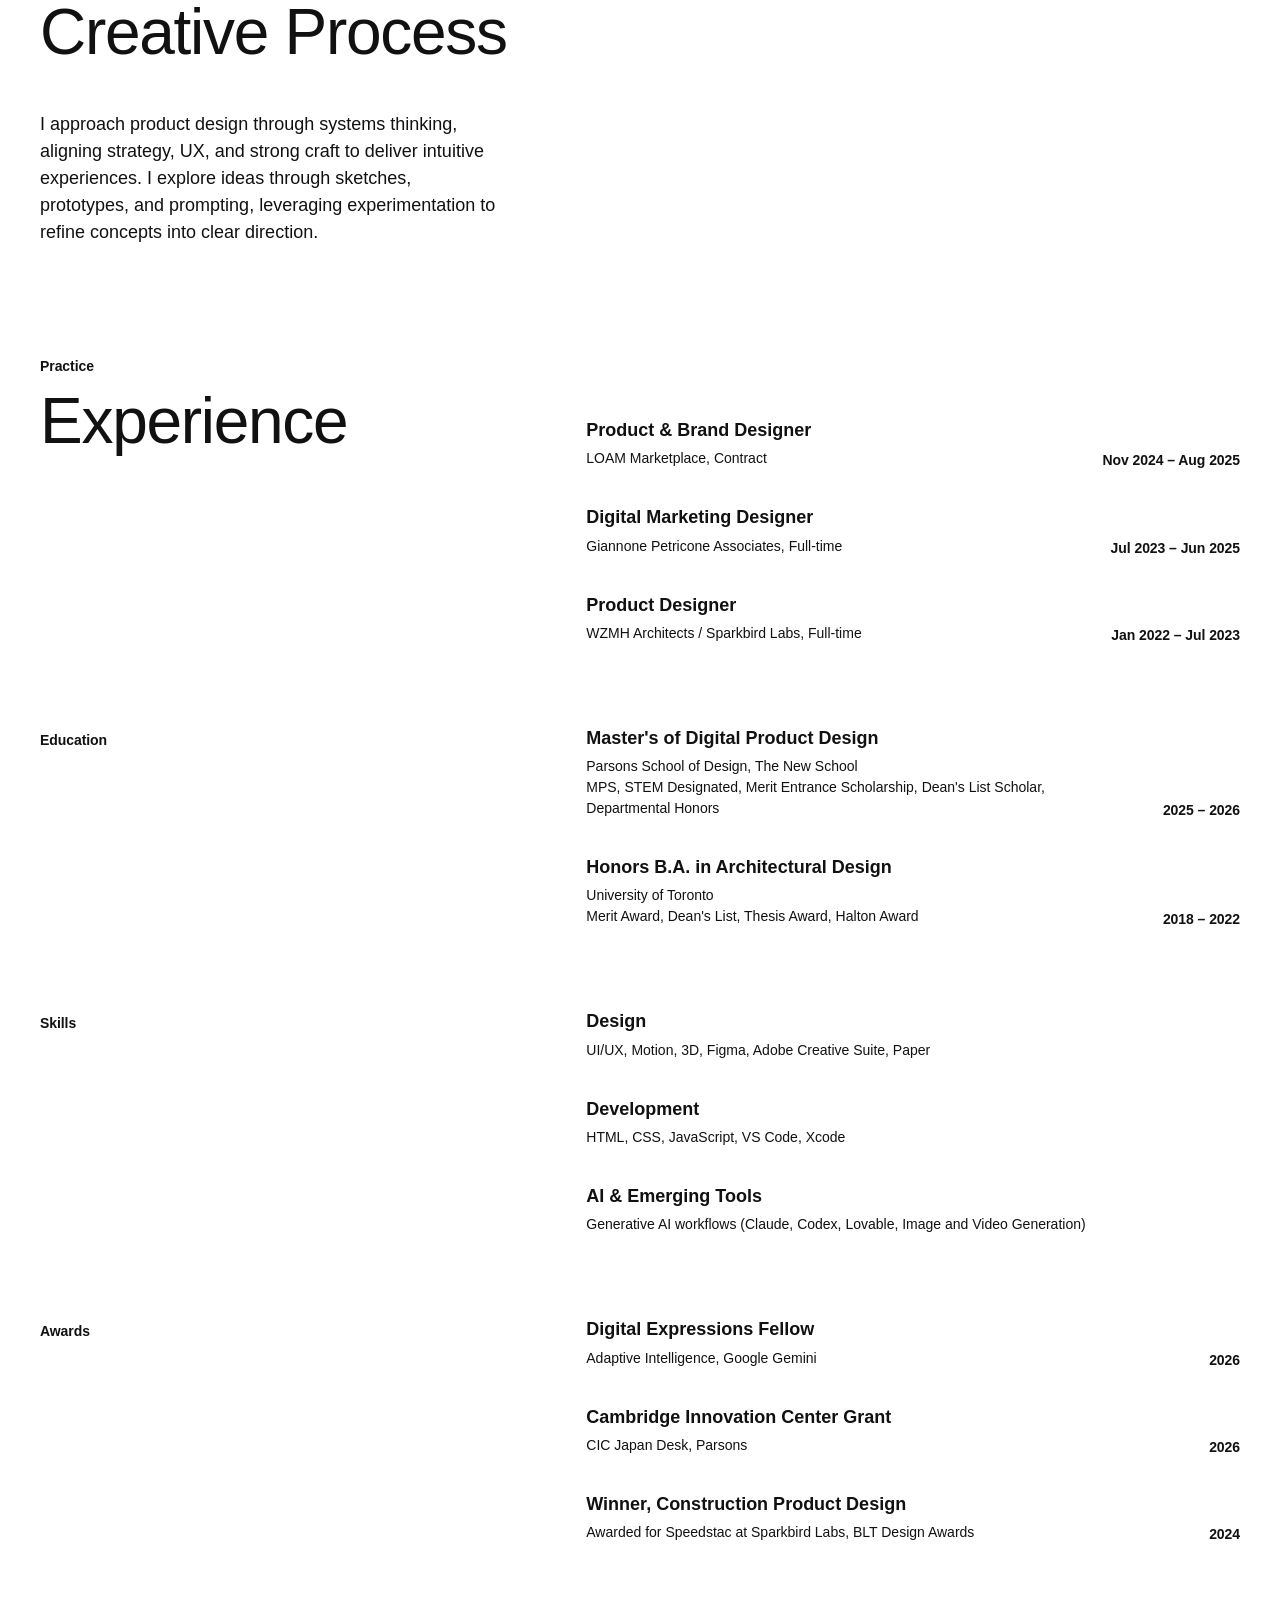
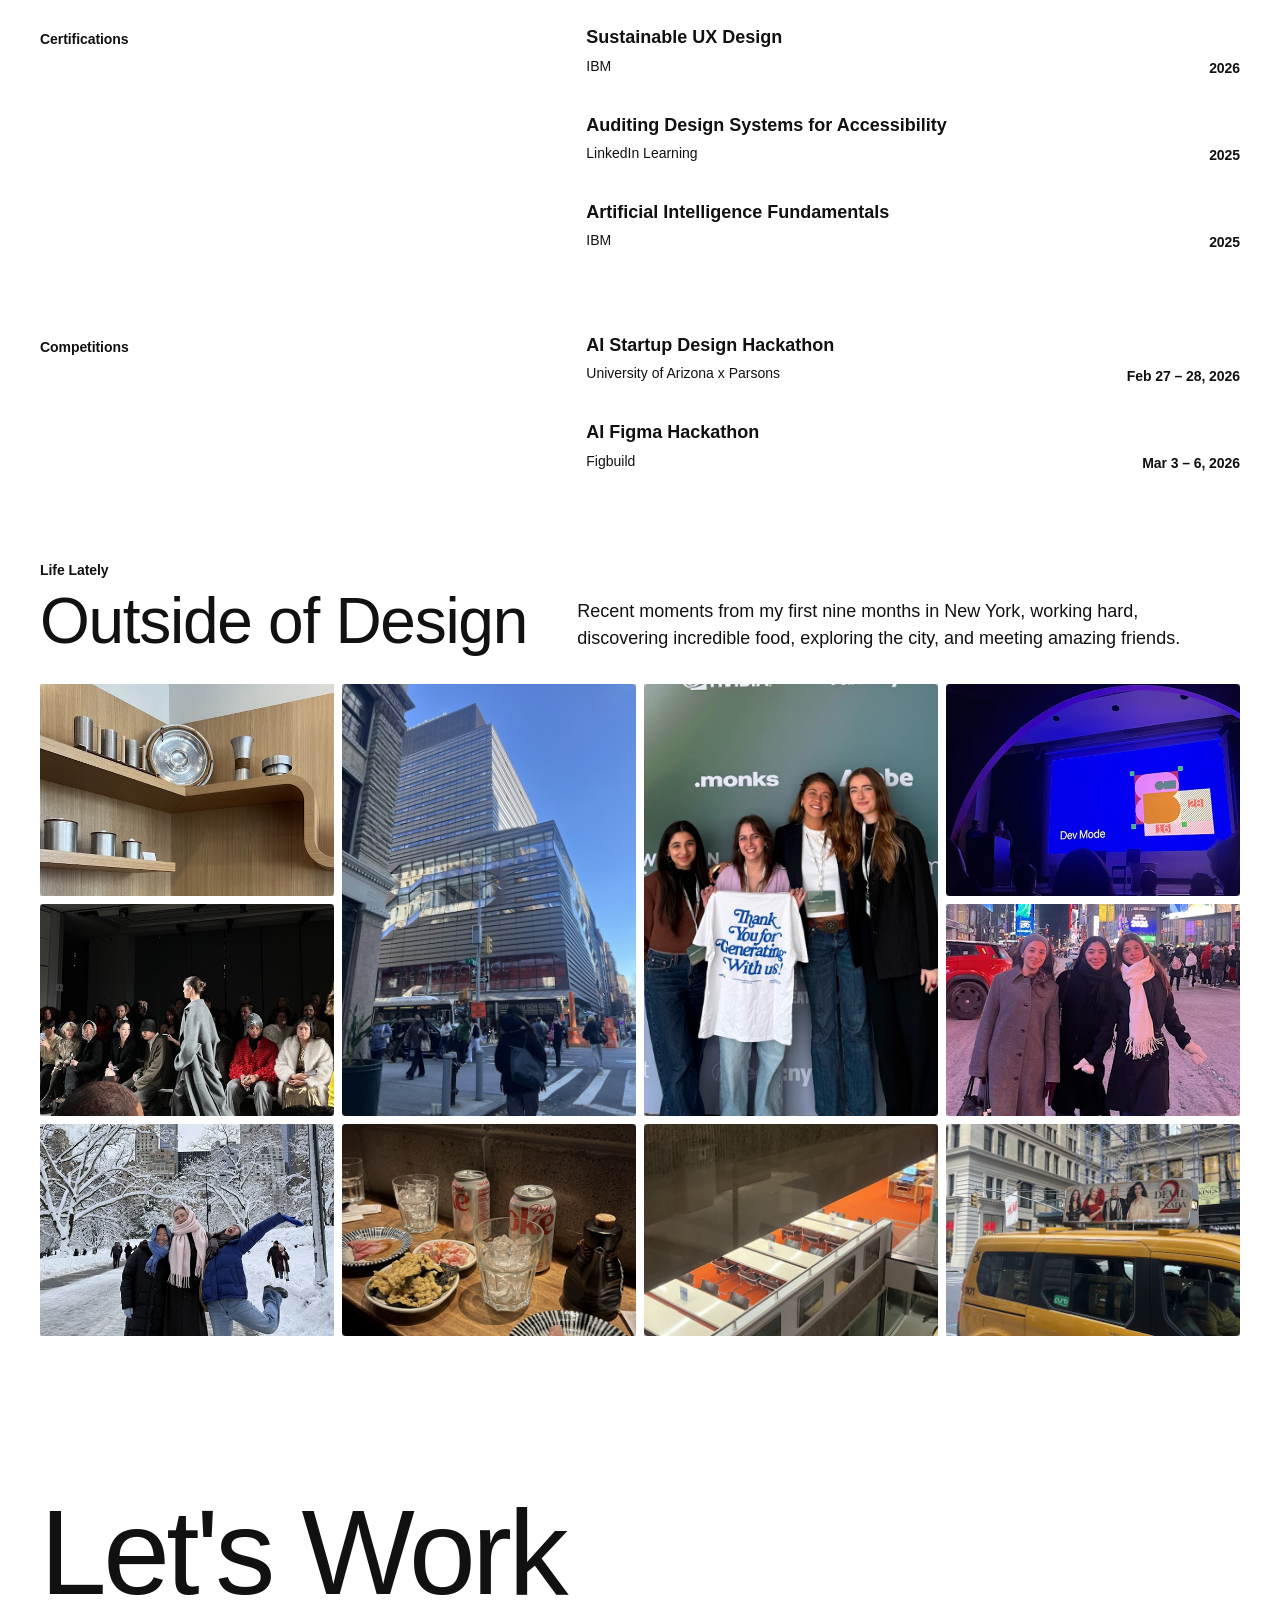
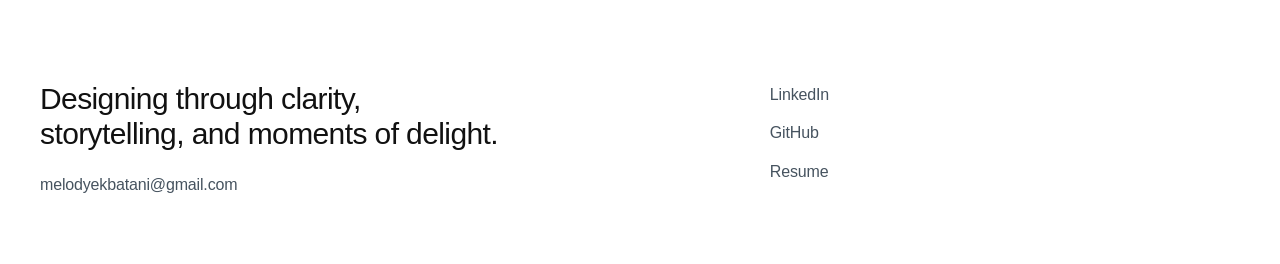
==== commit e88c9d48: "Soften and shorten the white-banner fades - Same eased curve on all three: the top nav, the case-stu" ====
--- a/about/index.html
+++ b/about/index.html
@@ -20,7 +20,7 @@
   <meta name="twitter:title" content="About | Melody Ekbatani">
   <meta name="twitter:description" content="Designer with a background in architecture and innovation, interested in emerging interaction models and AI systems.">
   <meta name="twitter:image" content="https://melodyekbatani.com/share-card.png?v=3">
-  <link rel="stylesheet" href="../style.css?v=162">
+  <link rel="stylesheet" href="../style.css?v=163">
   <script src="https://unpkg.com/@phosphor-icons/web@2.1.1/src/index.js"></script>
   <style>
 
--- a/style.css
+++ b/style.css
@@ -2671,17 +2671,17 @@
   left: 0;
   right: 0;
   top: 100%;
-  height: 20px;
+  height: 14px;
   background: linear-gradient(to bottom,
     rgba(255,255,255,1)    0%,
-    rgba(255,255,255,0.96) 12%,
-    rgba(255,255,255,0.88) 24%,
-    rgba(255,255,255,0.76) 36%,
-    rgba(255,255,255,0.60) 48%,
-    rgba(255,255,255,0.44) 60%,
-    rgba(255,255,255,0.28) 72%,
-    rgba(255,255,255,0.14) 84%,
-    rgba(255,255,255,0.05) 93%,
+    rgba(255,255,255,0.92) 12%,
+    rgba(255,255,255,0.78) 24%,
+    rgba(255,255,255,0.60) 36%,
+    rgba(255,255,255,0.43) 48%,
+    rgba(255,255,255,0.29) 60%,
+    rgba(255,255,255,0.18) 72%,
+    rgba(255,255,255,0.09) 84%,
+    rgba(255,255,255,0.03) 93%,
     rgba(255,255,255,0)    100%);
   pointer-events: none;
 }
@@ -2762,18 +2762,17 @@
   left: 0;
   right: 0;
   bottom: 100%;
-  height: 24px;
+  height: 14px;
   background: linear-gradient(to top,
     rgba(255,255,255,1)    0%,
-    rgba(255,255,255,0.97) 10%,
-    rgba(255,255,255,0.91) 20%,
-    rgba(255,255,255,0.82) 30%,
-    rgba(255,255,255,0.70) 40%,
-    rgba(255,255,255,0.56) 50%,
-    rgba(255,255,255,0.42) 60%,
-    rgba(255,255,255,0.28) 70%,
-    rgba(255,255,255,0.16) 80%,
-    rgba(255,255,255,0.07) 90%,
+    rgba(255,255,255,0.92) 12%,
+    rgba(255,255,255,0.78) 24%,
+    rgba(255,255,255,0.60) 36%,
+    rgba(255,255,255,0.43) 48%,
+    rgba(255,255,255,0.29) 60%,
+    rgba(255,255,255,0.18) 72%,
+    rgba(255,255,255,0.09) 84%,
+    rgba(255,255,255,0.03) 93%,
     rgba(255,255,255,0)    100%);
   pointer-events: none;
 }
@@ -2890,3 +2889,28 @@
     rgba(255,255,255,0.16) 100%);
   border-color: rgba(255,255,255,0.42);
 }
+
+
+/* Explore's fixed bottom bar is the same white banner as the case-study
+   section nav, so it gets the same soft dissolve above it. */
+.explore-meta { position: fixed; }
+.explore-meta::before {
+  content: '';
+  position: absolute;
+  left: 0;
+  right: 0;
+  bottom: 100%;
+  height: 14px;
+  background: linear-gradient(to top,
+    rgba(255,255,255,1)    0%,
+    rgba(255,255,255,0.92) 12%,
+    rgba(255,255,255,0.78) 24%,
+    rgba(255,255,255,0.60) 36%,
+    rgba(255,255,255,0.43) 48%,
+    rgba(255,255,255,0.29) 60%,
+    rgba(255,255,255,0.18) 72%,
+    rgba(255,255,255,0.09) 84%,
+    rgba(255,255,255,0.03) 93%,
+    rgba(255,255,255,0)    100%);
+  pointer-events: none;
+}
